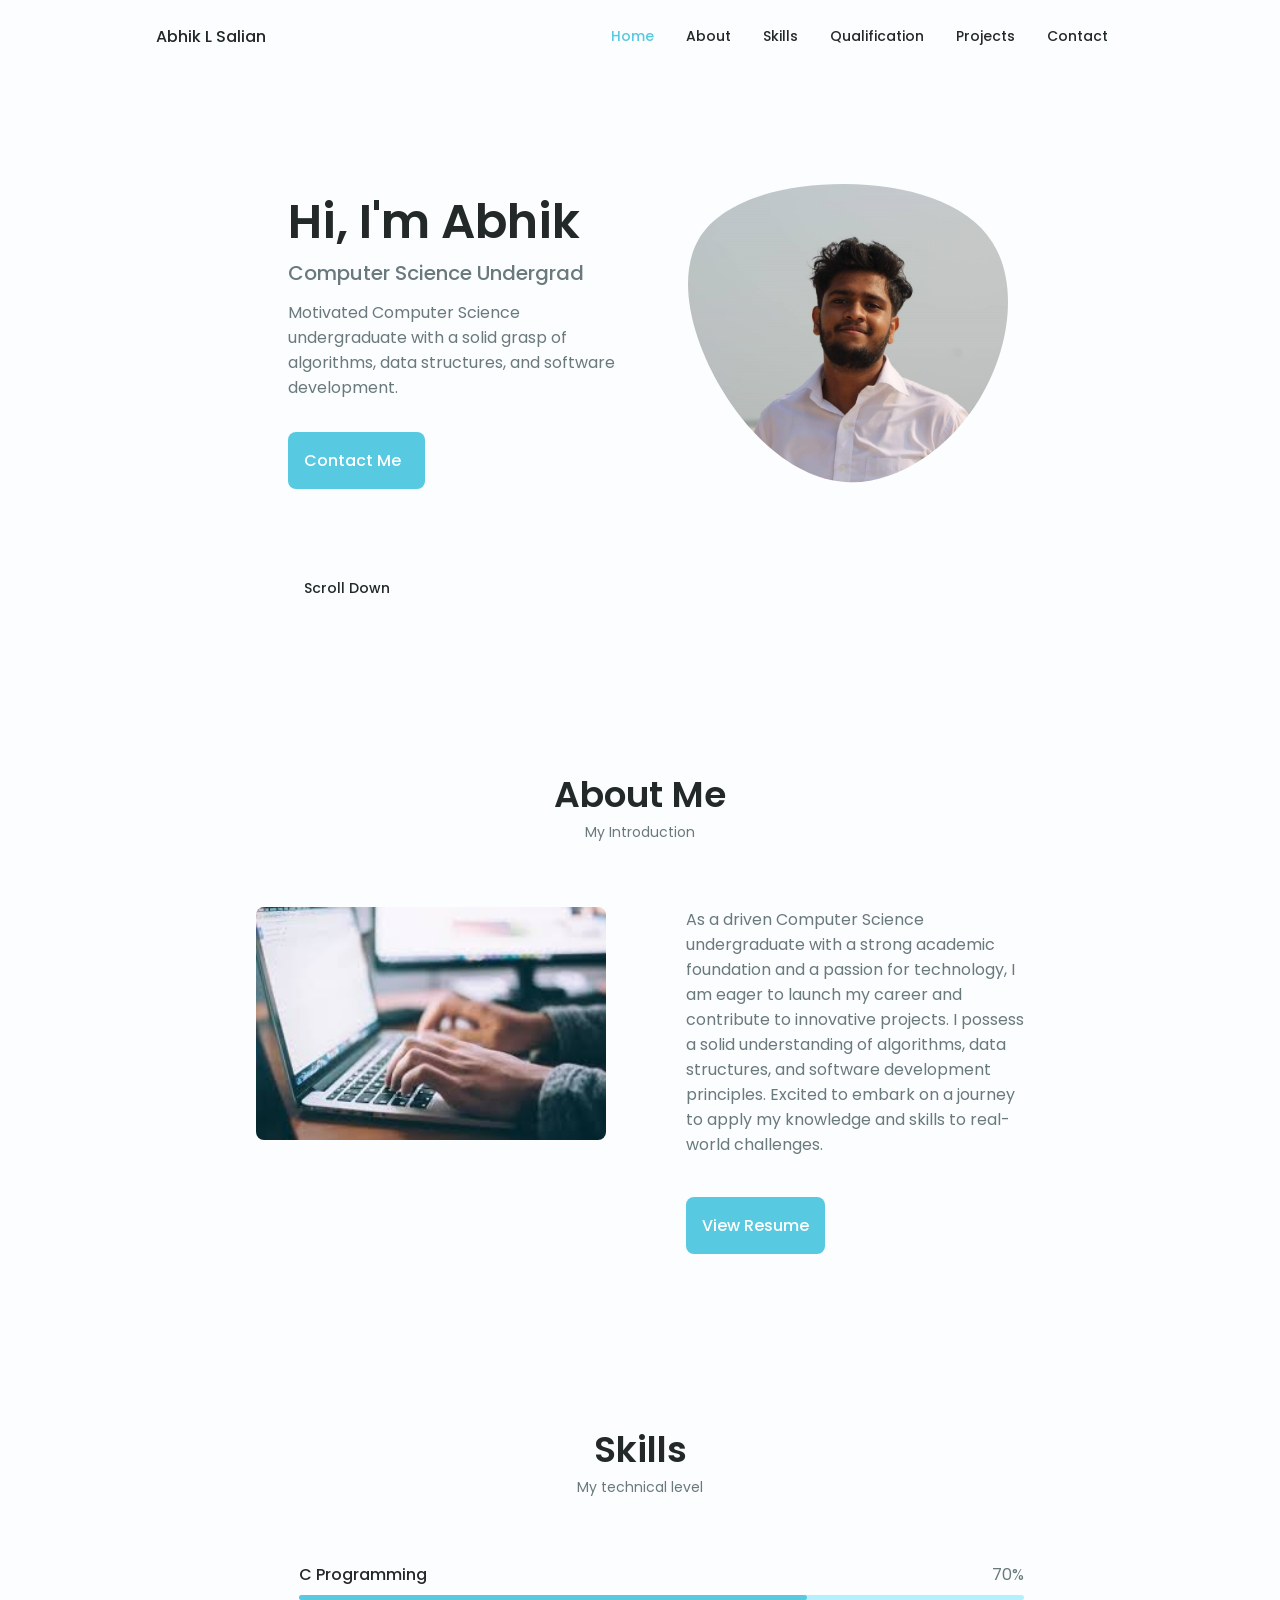
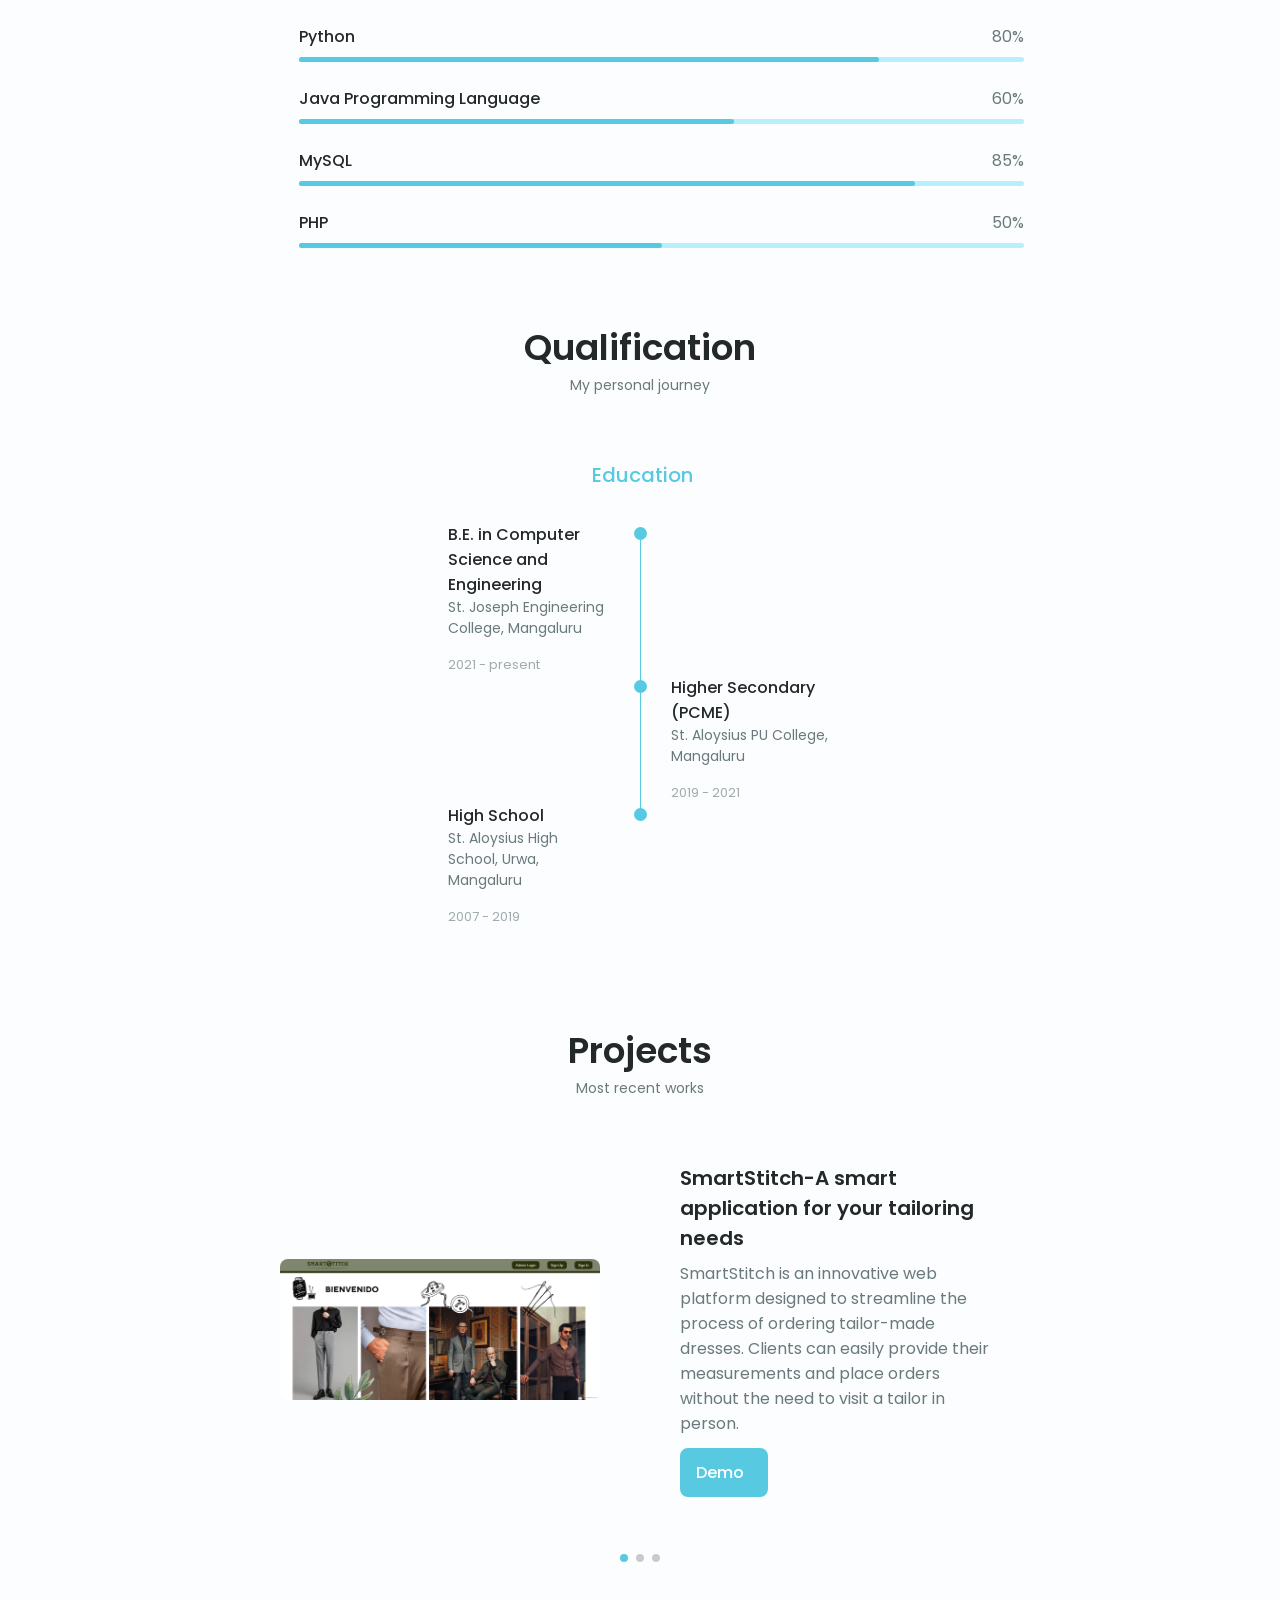
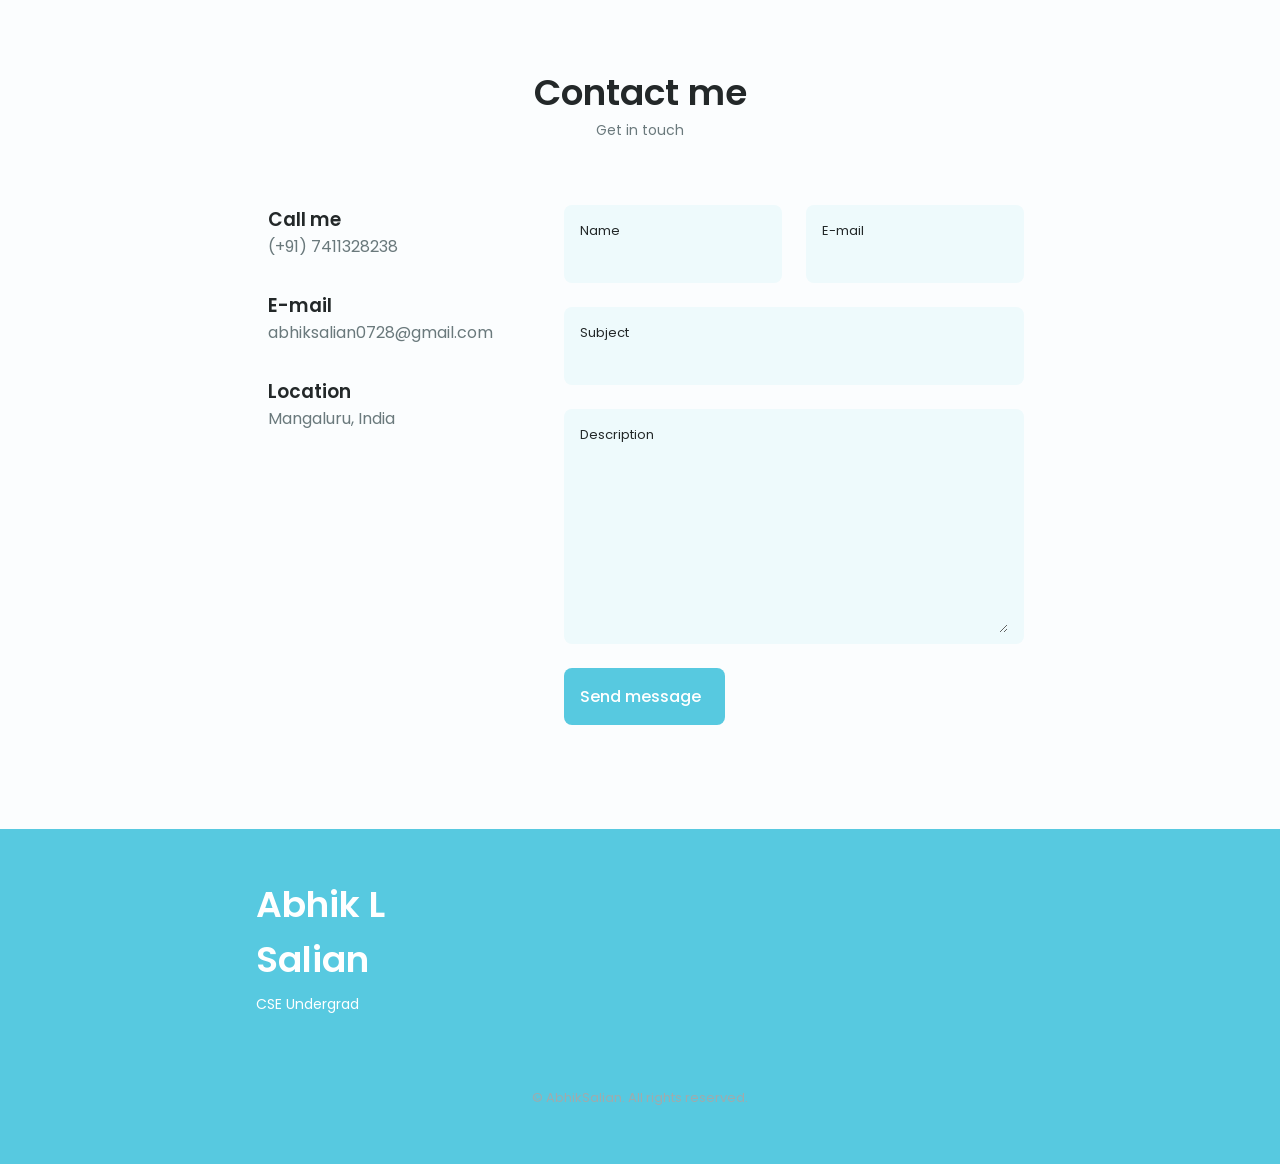
==== index.html @ 010f0279 "demo" ====
<!DOCTYPE html>
    <html lang="en">
    <head>
        <meta charset="UTF-8">
        <meta name="viewport" content="width=device-width, initial-scale=1.0">

        <!--==================== UNICONS ====================-->
        <link rel="stylesheet" href="https://unicons.iconscout.com/release/v4.0.0/css/line.css">
        
        <!--==================== SWIPER CSS ====================-->
        <link rel="stylesheet" href="./packages/css/swiper-bundle.min.css">
        
        <!--==================== CSS ====================-->
        <link rel="stylesheet" href="./packages/css/styles.css">

        <title>Abhik</title>
    </head>
    <body>
        <!--==================== HEADER ====================-->
        <header class="header" id="header">
            <nav class="nav container">
                <a href="#" class="nav__logo">Abhik L Salian</a>
                <div class="nav__menu" id="nav-menu">
                    <ul class="nav__list grid">
                        <li class="nav__item">
                            <a href="#home" class="nav__link">
                                <i class="uil uil-estate nav__icon"></i>Home
                            </a>
                        </li>
                        <li class="nav__item">
                            <a href="#about" class="nav__link">
                                <i class="uil uil-user nav__icon"></i>About
                            </a>
                        </li>
                        <li class="nav__item">
                            <a href="#skills" class="nav__link">
                                <i class="uil uil-file-alt nav__icon"></i>Skills
                            </a>
                        </li>
                          <li class="nav__item">
                            <a href="#qualification" class="nav__link">
                                <i class="uil uil-briefcase-alt nav__icon"></i>Qualification
                            </a>
                        </li>
                        <li class="nav__item">
                            <a href="#portfolio" class="nav__link">
                                <i class="uil uil-scenery nav__icon"></i>Projects                                
                            </a>
                        </li>
                        <li class="nav__item">
                            <a href="#contact" class="nav__link">
                                <i class="uil uil-message nav__icon"></i>Contact                               
                            </a>
                        </li>
                    </ul>
                    <i class="uil uil-times nav__close" id="nav-close"></i>
                </div>
                <div class="nav__btns">
                    <!-- Theme change button -->

                    <i class="uil uil-moon change-theme" id="theme-button"></i>

                    <div class="nav__toggle" id="nav-toggle">
                        <i class="uil uil-apps"></i>
                    </div>
                </div>
            </nav>
        </header>

        <!--==================== MAIN ====================-->
        <main class="main">
            <!--==================== HOME ====================-->
            <section class="home section" id="home">
                <div class="home__container container grid">
                    <div class="home__content grid">
                        <div class="home__social">
                            <a href="https://www.linkedin.com/in/prashanna-sathiyamoorthy-194704153/" target="_blank" class="home__social-icon">
                                <i class="uil uil-linkedin-alt"></i>
                            </a>
                            <a href="https://twitter.com/prashanna01" target="_blank" class="home__social-icon">
                                <i class="uil uil-twitter-alt"></i>
                            </a>
                            <a href="https://www.github.com" target="_blank" class="home__social-icon">
                                <i class="uil uil-github-alt"></i>
                            </a>
                        </div>

                        <div class="home__img">
                            <svg class="home__blob" viewBox="0 0 200 187" xmlns="http://www.w3.org/2000/svg" xmlns:xlink="http://www.w3.org/1999/xlink">
                                <mask id="mask0" mask-type="alpha">
                                    <path d="M190.312 36.4879C206.582 62.1187 201.309 102.826 182.328 134.186C163.346 165.547 
                                    130.807 187.559 100.226 186.353C69.6454 185.297 41.0228 161.023 21.7403 129.362C2.45775 
                                    97.8511 -7.48481 59.1033 6.67581 34.5279C20.9871 10.1032 59.7028 -0.149132 97.9666 
                                    0.00163737C136.23 0.303176 174.193 10.857 190.312 36.4879Z"/>
                                </mask>
                                <g mask="url(#mask0)">
                                    <path d="M190.312 36.4879C206.582 62.1187 201.309 102.826 182.328 134.186C163.346 
                                    165.547 130.807 187.559 100.226 186.353C69.6454 185.297 41.0228 161.023 21.7403 
                                    129.362C2.45775 97.8511 -7.48481 59.1033 6.67581 34.5279C20.9871 10.1032 59.7028 
                                    -0.149132 97.9666 0.00163737C136.23 0.303176 174.193 10.857 190.312 36.4879Z"/>
                                    <image class="home__blob-img" x="" xlink:href="IMG-20210409-WA0075.jpg"/>
                                </g>
                            </svg>
                        </div>

                        <div class="home__data">
                            <h1 class="home__title">Hi, I'm Abhik</h1>
                            <h3 class="home__subtitle">Computer Science Undergrad</h3>
                            <p class="home__description">Motivated Computer Science undergraduate with a solid grasp of algorithms, data structures, and software development.
                            </p>
                            <a href="#contact" class="button button--flex home__button">
                                Contact Me<i class="uil uil-message button__icon"></i>
                            </a>
                        </div>
                    </div>

                    <div class="home__scroll">
                        <a href="#about" class="home__scroll-button button--flex">
                            <i class="uil uil-mouse-alt home__scroll-mouse"></i>
                            <span class="home__scroll-name">Scroll Down</span>
                            <i class="uil uil-arrow-down home__scroll-arrow"></i>
                        </a>
                    </div>
                </div>
            </section>

            <!--==================== ABOUT ====================-->
            <section class="about section" id="about">
                <h2 class="section__title">About Me</h2>
                <span class="section__subtitle">My Introduction</span>

                <div class="about__container container grid">
                    <img src="images (1).jpg" alt="" class="about__img">
                    <div class="about__data">
                        <p class="about__description">
                            As a driven Computer Science undergraduate with a strong academic foundation and a passion for technology, I am eager to launch my career and contribute to innovative projects. I possess a solid understanding of algorithms, data structures, and software development principles. Excited to embark on a journey to apply my knowledge and skills to real-world challenges.
                        </p>
                        <!-- <div class="about__info">
                            <div>
                                <span class="about__info-title">03+</span>
                                <span class="about__info-name">Years <br> experience</span>
                            </div>
                            <div>
                                <span class="about__info-title">05+</span>
                                <span class="about__info-name">Completed <br> certifications</span>
                            </div>
                            <div>
                                <span class="about__info-title">02+</span>
                                <span class="about__info-name">companies<br>worked</span>
                            </div>
                        </div> -->

                        <div class="about__buttons">
                            <a href="Abhik_Salian_Resume.pdf" target="_blank" class="button button--flex">
                                View Resume<i class="uil uil-external-link-alt"></i>
                            </a>
                        </div>
                    </div>
                </div>
            </section>

            <!--==================== SKILLS ====================-->
            <section class="skills section" id="skills">
                <h2 class="section__title">Skills</h2>
                <span class="section__subtitle">My technical level</span>

                <div class="skills__container container grid">
                    <div>
                        <div class="skills__list grid">
                            <div class="skills__data">
                                <div class="skills__titles">
                                    <h3 class="skills__name">C Programming</h3>
                                    <span class="skills__number">70%</span>
                                </div>
                                <div class="skills__bar">
                                    <span class="skills__percentage skills__c"></span>
                                </div>
                            </div>
                            <div class="skills__data">
                                <div class="skills__titles">
                                    <h3 class="skills__name">Python</h3>
                                    <span class="skills__number">80%</span>
                                </div>
                                <div class="skills__bar">
                                    <span class="skills__percentage skills__python"></span>
                                </div>
                            </div>
                           <div class="skills__data">
                               <div class="skills__titles">
                                   <h3 class="skills__name">Java Programming Language</h3>
                                   <span class="skills__number">60%</span>
                               </div>
                               <div class="skills__bar">
                                   <span class="skills__percentage skills__java"></span>
                               </div>
                           </div>
                           <div class="skills__data">
                               <div class="skills__titles">
                                   <h3 class="skills__name">MySQL</h3>
                                   <span class="skills__number">85%</span>
                               </div>
                               <div class="skills__bar">
                                   <span class="skills__percentage skills__sql"></span>
                               </div>
                           </div>
                           <div class="skills__data">
                               <div class="skills__titles">
                                   <h3 class="skills__name">PHP</h3>
                                   <span class="skills__number">50%</span>
                               </div>
                               <div class="skills__bar">
                                   <span class="skills__percentage skills__php"></span>
                               </div>
                           </div>
                        </div>   
                    </div>
                </div>
            </section>

              <!--==================== QUALIFICATION ====================-->
        <section class="qualification__section" id="qualification">
            <h2 class="section__title">Qualification</h2>
            <span class="section__subtitle">My personal journey</span>

            <div class="qualification__container container">
                <div class="qualification__tabs">
                    <div class="qualification__button button--flex qualification__active" data-target='#education'>
                        <i class="uil uil-graduation-cap qualification__icon"></i>
                        Education
                    </div>
<!-- 
                    <div class="qualification__button button--flex" data-target="#work">
                        <i class="uil uil-briefcase-alt qualification__icon"></i>
                        Work
                    </div> -->
                </div>

                <div class="qualification__sections">
            <!--==================== QUALIFICATION CONTENT 1 ====================-->
            <div class="qualification__content qualification__active" data-content id="education">
             <!--==================== QUALIFICATION 1 ====================--> 
             <div class="qualification__data">
                 <div>
                     <h3 class="qualification__title">B.E. in Computer Science and Engineering</h3>
                     <span class="qualification__subtitle">St. Joseph Engineering College, Mangaluru</span>
                     <div class="qualification__calendar">
                        <i class="uil uil-calendar-alt"></i>
                        2021 - present
                     </div>
                 </div>

                 <div>
                     <span class="qualification__rounder"></span>
                     <span class="qualification__line"></span>
                 </div>
             </div>
             
             <!--==================== QUALIFICATION 2 ====================--> 
             <div class="qualification__data">
                <div></div>
                <div>
                   <span class="qualification__rounder"></span>
                   <span class="qualification__line"></span>
                </div>

                <div>
                    <h3 class="qualification__title">Higher Secondary (PCME)</h3>
                    <span class="qualification__subtitle">St. Aloysius PU College, Mangaluru</span>
                    <div class="qualification__calendar">
                       <i class="uil uil-calendar-alt"></i>
                       2019 - 2021
                    </div>
                </div>
            </div> 

            <!--==================== QUALIFICATION 3 ====================--> 
            <div class="qualification__data">
                <div>
                    <h3 class="qualification__title">High School</h3>
                    <span class="qualification__subtitle">St. Aloysius High School, Urwa, Mangaluru</span>
                    <div class="qualification__calendar">
                       <i class="uil uil-calendar-alt"></i>
                       2007 - 2019
                    </div>
                </div>

                <div>
                    <span class="qualification__rounder"></span>
                    <!-- <span class="qualification__line"></span> -->
                </div>
            </div> 

            <!-- ==================== QUALIFICATION 4 ====================  -->
            <!-- <div class="qualification__data">
                <div></div>
                <div>
                    <span class="qualification__rounder"></span>
                </div>

                <div>
                    <h3 class="qualification__title">Data Analyst Professional Certification</h3>
                    <span class="qualification__subtitle">Google | Coursera - Online</span>
                    <div class="qualification__calendar">
                       <i class="uil uil-calendar-alt"></i>
                       2021
                    </div>
                </div>

                
            </div>
            </div> -->
            
            <!--==================== QUALIFICATION CONTENT 2 ====================-->
            <div class="qualification__content" data-content id="work">
                <!--==================== QUALIFICATION 1 ====================--> 
                <div class="qualification__data">
                    <div>
                        <h3 class="qualification__title">Trainee Banking Assistant</h3>
                        <span class="qualification__subtitle">DFCC Head Office - Colombo</span>
                        <div class="qualification__calendar">
                           <i class="uil uil-calendar-alt"></i>
                           2017 - 2019
                        </div>
                    </div>
   
                    <div>
                        <span class="qualification__rounder"></span>
                        <span class="qualification__line"></span>
                    </div>
                </div>
                
                <!--==================== QUALIFICATION 2 ====================--> 
                <div class="qualification__data">
                   <div></div>
                   <div>
                      <span class="qualification__rounder"></span>
                      <span class="qualification__line"></span>
                   </div>
   
                   <div>
                       <h3 class="qualification__title">Banking Assistant</h3>
                       <span class="qualification__subtitle">DFCC Head Office - Colombo</span>
                       <div class="qualification__calendar">
                          <i class="uil uil-calendar-alt"></i>
                          2019 - 2020
                       </div>
                   </div>
               </div> 
   
               <!--==================== QUALIFICATION 3 ====================--> 
               <div class="qualification__data">
                   <div>
                       <h3 class="qualification__title">Data Analyst - Digital banking</h3>
                       <span class="qualification__subtitle">DFCC Head Office - Colombo</span>
                       <div class="qualification__calendar">
                          <i class="uil uil-calendar-alt"></i>
                          2020 - Present
                       </div>
                   </div>
   
                   <div>
                       <span class="qualification__rounder"></span>
                       <!-- <span class="qualification__line"></span> -->
                   </div>
               </div> 
          
               </div> 
             
               </div>
            </div>
        </section>
      
        <!--==================== SERVICES ====================-->
        <!-- <section class="services section" id="services">
            <h2 class="section__title">Services</h2>
            <span class="section__subtitle">What I offer</span>

            <div class="services__container container grid"> -->
        <!--==================== SERVICES 1 ====================-->  
        <!-- <div class="services__content">
            <div>
                <i class="uil uil-analytics skills__icon"></i>
                <h3 class="services__title">Data Analyst<br></h3>
            </div>
            <span class="button button--flex button--small button--link services__button">
                View more
                <i class="uil uil-arrow-right button__icon"></i>
            </span>

            <div class="services__modal">
                <div class="services__modal-content">
                    <h4 class="services__modal-title">Data Analyst <br></h4>
                    <i class="uil uil-times services__modal-close"></i>

                    <ul class="services__modal-services grid">
                        <li class="services__modal-service">
                            <i class="uil uil-check-circle services__modal-icon"></i>
                            <p>I analize data systems.</p>
                        </li>

                        <li class="services__modal-service">
                            <i class="uil uil-check-circle services__modal-icon"></i>
                            <p>Automating information retrieval.</p>
                        </li>

                        <li class="services__modal-service">
                            <i class="uil uil-check-circle services__modal-icon"></i>
                            <p>Systematically applying statistical and logical techniques.</p>
                        </li>

                        <li class="services__modal-service">
                            <i class="uil uil-check-circle services__modal-icon"></i>
                            <p>Visualizing graphs, charts and preparing reports and dashboards.</p>
                        </li>
                    </ul>
                </div>
            </div>
        </div>   -->
        
        <!--==================== SERVICES 2 ====================--> 
        <!-- <div class="services__content">
            <div>
                <i class="uil uil-money-bill skills__icon"></i>
                <h3 class="services__title">Banker<br> </h3>
            </div>
            <span class="button button--flex button--small button--link services__button">
                View more
                <i class="uil uil-arrow-right button__icon"></i>
            </span>

            <div class="services__modal">
                <div class="services__modal-content">
                    <h4 class="services__modal-title">Banker<br></h4>
                    <i class="uil uil-times services__modal-close"></i>

                    <ul class="services__modal-services grid">
                        <li class="services__modal-service">
                            <i class="uil uil-check-circle services__modal-icon"></i>
                            <p>Assiting both personal and commercial clients with financial questions and needs.</p>
                        </li>

                        <li class="services__modal-service">
                            <i class="uil uil-check-circle services__modal-icon"></i>
                            <p>Maintain customer acoounts and help resolve disputes.</p>
                        </li>

                        <li class="services__modal-service">
                            <i class="uil uil-check-circle services__modal-icon"></i>
                            <p>Refer customers to loan officers or other financial specialist.</p>
                        </li>

                        <li class="services__modal-service">
                            <i class="uil uil-check-circle services__modal-icon"></i>
                            <p>Systematically applying statistical and logical techniques.</p>
                        </li>
                    </ul>
                </div>
            </div>
        </div>   -->
       
        <!--==================== SERVICES 3 ====================-->
        <!-- <div class="services__content">
            <div>
                <i class="uil uil-arrow services__icon"></i>
                <h3 class="services__title">Web Developer<br></h3>
            </div>
            <span class="button button--flex button--small button--link services__button">
                View more
                <i class="uil uil-arrow-right button__icon"></i>
            </span>

            <div class="services__modal">
                <div class="services__modal-content">
                    <h4 class="services__modal-title">Web  Developer<br></h4>
                    <i class="uil uil-times services__modal-close"></i>

                    <ul class="services__modal-services grid">
                        <li class="services__modal-service">
                            <i class="uil uil-check-circle services__modal-icon"></i>
                            <p>I develop the user interface.</p>
                        </li>

                        <li class="services__modal-service">
                            <i class="uil uil-check-circle services__modal-icon"></i>
                            <p>Webpage development.</p>
                        </li>

                        <li class="services__modal-service">
                            <i class="uil uil-check-circle services__modal-icon"></i>
                            <p>I create Ux element interactions.</p>
                        </li>

                        <li class="services__modal-service">
                            <i class="uil uil-check-circle services__modal-icon"></i>
                            <p>Well trained in WordPress.</p>
                        </li>
                    </ul>
                </div>
            </div>
        </div> 
  
       
        </div>
        </section> -->
        <!--==================== PORTFOLIO ====================-->
        <section class="portfolio section" id="portfolio">

            <h2 class="section__title">Projects</h2>
            <span class="section__subtitle">Most recent works</span>

            <div class="portfolio__container container swiper-container">
                <div class="swiper-wrapper">
        <!--==================== PORTFOLIO 1 ====================-->
        
            <div class="portfolio__content grid swiper-slide">
                <img src="Screenshot 2024-05-30 021909.png" alt="" class="portfolio__img">

                <div class="portfolio_">
                    <h3 class="portfolio__title">SmartStitch-A smart application for your tailoring needs</h3>
                    <p class="portfolio__description">SmartStitch is an innovative web platform designed to streamline 
                        the process of ordering tailor-made dresses. Clients can easily provide their measurements and 
                        place orders without the need to visit a tailor in person.</p>
                    <a href="#" class="button button--flex button--small portfolio__button">
                        Demo
                        <i class="uil uil-arrow-right button__icon"></i>
                    </a>
                </div>
            </div>

            <!--==================== PORTFOLIO 2 ====================-->
        
            <div class="portfolio__content grid swiper-slide">
                <img src="./packages/images/portfolio3.PNG" alt="" class="portfolio__img">

                <div class="portfolio_">
                    <h3 class="portfolio__title">E-Commerce website</h3>
                    <p class="portfolio__description">Above Amazon clone is adaptable to all devices, with 
                        ui components and animated interactions.</p>
                    <a href="#" class="button button--flex button--small portfolio__button">
                        Demo
                        <i class="uil uil-arrow-right button__icon"></i>
                    </a>
                </div>
            </div>

            <!--==================== PORTFOLIO 3 ====================-->
        
            <div class="portfolio__content grid swiper-slide">
                <img src="./packages/images/portfolio2.png" alt="" class="portfolio__img">

                <div class="portfolio_">
                    <h3 class="portfolio__title">Brand Design</h3>
                    <p class="portfolio__description">Tesla Clone is adaptable to all devices, with 
                        ui components and animated interactions.</p>
                    <a href="#" class="button button--flex button--small portfolio__button">
                        Demo
                        <i class="uil uil-arrow-right button__icon"></i>
                    </a>
                </div>
            </div>
                </div>

            <!-- add arrows-->
            <div class="swiper-button-next">
                <i class="uil uil-angle-right-b swiper-portfolio-icon"></i>
            </div>

            <div class="swiper-button-prev">
                <i class="uil uil-angle-left-b swiper-portfolio-icon"></i>
            </div>

            <!-- Add Pagination -->
            <div class="swiper-pagination"></div>
            
        
        </div>

        </section>

        <!--==================== PROJECT IN MIND ====================-->
        <!-- <section class="project section">

            <div class="project__bg">
                <div class="project__container container grid">
                    <div class="project__data">
                        <h2 class="project__title">You have a new project?</h2>
                        <p class="project__description">Contact me now and get discounts on your Web development projects.</p>
                        <a href="#contact" class="button button--flex button--white">Contact me
                            <i class="uil uil-message project__icon button__icon"></i>
                        </a>
                       
                    </div> -->
                    <!-- <img src="assets/img/project.png" alt="" class="project__img"> -->
                <!-- </div>
            </div> -->

        <!-- </section> -->

        <!--==================== TESTIMONIAL ====================-->
        <!-- <section class="testimonial section">

            <h2 class="section__title">Testimonials</h2>
            <span class="section__subtitle">My client saying</span>

            <div class="testimonial__container container swiper-container">
                <div class="swiper-wrapper"> -->
                <!--==================== TESTIMONIAL 1 ====================-->
                    <!-- <div class="testimonial__content swiper-slide">
                        <div class="testimonial__data">
                            <div class="testimonial__header">
                                <img src="./packages/images/arun.PNG" alt="" class="testimonial__img">
                                
                                <div>
                                    <h3 class="testimonial__name">Arun Prashanth</h3>
                                    <span class="testimonial__client">Client</span>
                                </div>
                            </div>
                            <div>
                                <i class="uil uil-star testimonial__icon-star"></i>
                                <i class="uil uil-star testimonial__icon-star"></i>
                                <i class="uil uil-star testimonial__icon-star"></i>
                                <i class="uil uil-star testimonial__icon-star"></i>
                                <i class="uil uil-star testimonial__icon-star"></i>
                            </div>
                        </div>

                        <p class="testimonial__description">I get a good impression, I carry out my project with all the 
                            possible quality and attention and support 24 hours a day.
                        </p>
                    </div> -->
                    <!--==================== TESTIMONIAL 2 ====================-->
                    <!-- <div class="testimonial__content swiper-slide">
                        <div class="testimonial__data">
                            <div class="testimonial__header">
                                <img src="./packages/images/yuga.PNG" alt="" class="testimonial__img">
                                
                                <div>
                                    <h3 class="testimonial__name">Yugadarshan</h3>
                                    <span class="testimonial__client">Client</span>
                                </div>
                            </div>
                            <div>
                                <i class="uil uil-star testimonial__icon-star"></i>
                                <i class="uil uil-star testimonial__icon-star"></i>
                                <i class="uil uil-star testimonial__icon-star"></i>
                                <i class="uil uil-star testimonial__icon-star"></i>
                                <i class="uil uil-star testimonial__icon-star"></i>
                            </div>
                        </div>

                        <p class="testimonial__description">I get a good impression, I carry out my project with all the 
                            possible quality and attention and support 24 hours a day.
                        </p>
                    </div> -->
                    <!--==================== TESTIMONIAL 3 ====================-->
                    <!-- <div class="testimonial__content swiper-slide">
                        <div class="testimonial__data">
                            <div class="testimonial__header">
                                <img src="./packages/images/shenan.PNG" alt="" class="testimonial__img">
                                
                                <div>
                                    <h3 class="testimonial__name">Shenan Sachinthan</h3>
                                    <span class="testimonial__client">Client</span>
                                </div>
                            </div>
                            <div>
                                <i class="uil uil-star testimonial__icon-star"></i>
                                <i class="uil uil-star testimonial__icon-star"></i>
                                <i class="uil uil-star testimonial__icon-star"></i>
                                <i class="uil uil-star testimonial__icon-star"></i>
                                <i class="uil uil-star testimonial__icon-star"></i>
                            </div>
                        </div>

                        <p class="testimonial__description">I get a good impression, I carry out my project with all the 
                            possible quality and attention and support 24 hours a day.</p>
                    </div>      
                </div> -->

                <!--Add pagination-->
                <!-- <div class="swiper-pagination swiper-pagination-testimonial"></div> -->
            <!-- </div> -->
            <!-- </section> -->

        <!--==================== CONTACT ME ====================-->
        <section class="contact section" id="contact">
            <h2 class="section__title">Contact me</h2>
            <span class="section__subtitle">Get in touch</span>

            <div class="contact__container container grid">
                <div>
                    <div class="contact__information">
                        <i class="uil uil-phone-alt contact__icon"></i>

                        <div>
                            <h3 class="contact__title">Call me</h3>
                            <span class="contatc__subtitle">(+91) 7411328238</span>
                        </div>
                    </div>

                    <div class="contact__information">
                        <i class="uil uil-envelope contact__icon"></i>

                        <div>
                            <h3 class="contact__title">E-mail</h3>
                            <span class="contatc__subtitle">abhiksalian0728@gmail.com</span>
                        </div>
                    </div>

                    <div class="contact__information">
                        <i class="uil uil-map-marker contact__icon"></i>

                        <div>
                            <h3 class="contact__title">Location</h3>
                            <span class="contatc__subtitle">Mangaluru, India</span>
                        </div>
                    </div>
                </div>

                <form action="" class="contact__form grid">
                    <div class="contact__inputs grid">
                        <div class="contact__content">
                            <label for="" class="contact__label">Name</label>
                            <input type="text" class="contact__input">
                        </div>

                        <div class="contact__content">
                            <label for="" class="contact__label">E-mail</label>
                            <input type="email" class="contact__input">
                        </div>
                    </div>

                    <div class="contact__content">
                        <label for="" class="contact__label">Subject</label>
                        <input type="text" class="contact__input">
                    </div>

                    <div class="contact__content">
                        <label for="" class="contact__label">Description</label>
                        <textarea name="" id="" cols="0" rows="7" class="contact__input"></textarea>
                    </div>

                    <div>
                        <a href="#" class="button button--flex">
                            Send message
                            <i class="uil uil-message button__icon"></i>
                        </a>
                    </div>
                </form>
            </div>

        </section>
    </main>

    <!--==================== FOOTER ====================-->
    <footer class="footer">

        <div class="footer__bg">
            <div class="footer__container container grid">
                <div>
                    <h1 class="footer__title">Abhik L Salian</h1>
                    <span class="footer__subtitle">CSE Undergrad</span>
                </div>

                <!-- <ul class="footer__links">
                    <li>
                        <a href="#services" class="footer__link">Services</a>
                    </li>
                    <li>
                        <a href="#portfolio" class="footer__link">Portfolio</a>
                    </li>
                    <li>
                        <a href="#contact" class="footer__link">Contact</a>
                    </li>
                </ul> -->

                <div class="footer__socials">
                    <a href="https://www.facebook.com/prashanna.drashan" target="_blank" class="footer__social">
                        <i class="uil uil-facebook"></i>
                    </a>
                    <a href="https://www.instagram.com/prashanna01/" target="_blank" class="footer__social">
                        <i class="uil uil-instagram"></i>
                    </a>
                    <a href="https://twitter.com/prashanna01" target="_blank" class="footer__social">
                        <i class="uil uil-twitter-alt"></i>
                    </a>
                </div>
            </div>
            <p class="footer__copy">&#169; AbhikSalian. All rights reserved.</p>
        </div>
    </footer>

    <!--==================== SCROLL TOP ====================-->
    <a href="#" class="scrollup" id="scroll-up">
        <i class="uil uil-arrow-up scrollup__icon"></i>
    </a>
    

    <!--==================== SWIPER JS ====================-->
    <script src="./packages/js/swiper-bundle.min.js"></script>

    <!--==================== MAIN JS ====================-->
    <script src="./packages/js/main.js"></script>
</body>

</html>
---- packages/css/styles.css ----
/* ==================== GOOGLE FONTS ====================*/
@import url("https://fonts.googleapis.com/css2?family=Poppins:wght@400;500;600&display=swap");

/*==================== VARIABLES CSS ====================*/
:root {
  --header-height: 3rem;

  /*========== Colors ==========*/
  /* Change favorite color */
  --hue-color: 190; /*Purple 250 - Green 142 - Blue 230 - Pink 340*/

  /* HSL color mode */
  --first-color: hsl(var(--hue-color), 69%, 61%);
  --first-color-second: hsl(var(--hue-color), 69%, 61%);
  --first-color-alt: hsl(var(--hue-color), 57%, 53%);
  --first-color-lighter: hsl(var(--hue-color), 92%, 85%);
  --title-color: hsl(var(--hue-color), 8%, 15%);
  --text-color: hsl(var(--hue-color), 8%, 45%);
  --text-color-light: hsl(var(--hue-color), 8%, 65%);
  --input-color: hsl(var(--hue-color), 70%, 96%);
  --body-color: hsl(var(--hue-color), 60%, 99%);
  --container-color: #fff;
  --scroll-bar-color: hsl(var(--hue-color), 12%, 90%);
  --scroll-thumb-color: hsl(var(--hue-color), 12%, 80%);

  /*========== Font and typography ==========*/
  --body-font: "Poppins", sans-serif;

  /* .5rem = 8px, 1rem = 16px, 1.5rem = 24px ... */
  --big-font-size: 2rem;
  --h1-font-size: 1.5rem;
  --h2-font-size: 1.25rem;
  --h3-font-size: 1.125rem;
  --normal-font-size: 0.938rem;
  --small-font-size: 0.813rem;
  --smaller-font-size: 0.75rem;

  /*========== Font weight ==========*/
  --font-medium: 500;
  --font-semi-bold: 600;

  /*========== Margenes Bottom ==========*/
  /* .25rem = 4px, .5rem = 8px, .75rem = 12px ... */
  --mb-0-25: 0.25rem;
  --mb-0-5: 0.5rem;
  --mb-0-75: 0.75rem;
  --mb-1: 1rem;
  --mb-1-5: 1.5rem;
  --mb-2: 2rem;
  --mb-2-5: 2.5rem;
  --mb-3: 3rem;

  /*========== z index ==========*/
  --z-tooltip: 10;
  --z-fixed: 100;
  --z-modal: 1000;
}

/* Font size for large devices */
@media screen and (min-width: 968px) {
  :root {
    --big-font-size: 3rem;
    --h1-font-size: 2.25rem;
    --h2-font-size: 1.5rem;
    --h3-font-size: 1.25rem;
    --normal-font-size: 1rem;
    --small-font-size: 0.875rem;
    --smaller-font-size: 0.813rem;
  }
}

/*========== Variables Dark theme ==========*/
body.dark-theme {
  /* HSL color mode */
  --first-color-second: hsl(var(--hue-color), 30%, 8%);
  --title-color: hsl(var(--hue-color), 8%, 95%);
  --text-color: hsl(var(--hue-color), 8%, 45%);
  --text-color-light: hsl(var(--hue-color), 8%, 75%);
  --input-color: hsl(var(--hue-color), 29%, 16%);
  --body-color: hsl(var(--hue-color), 28%, 12%);
  --container-color: hsl(var(--hue-color), 29%, 16%);
  --scroll-bar-color: hsl(var(--hue-color), 12%, 48%);
  --scroll-thumb-color: hsl(var(--hue-color), 12%, 36%);
}

/*========== Button Dark/Light ==========*/
.nav__btns {
  display: flex;
  align-items: center;
}

.change-theme {
  font-size: 1.25rem;
  color: var(--title-color);
  margin-right: var(--mb-1);
  cursor: pointer;
}

.change-theme:hover {
  color: var(--first-color);
}

/*==================== BASE ====================*/

* {
  box-sizing: border-box;
  padding: 0;
  margin: 0;
}

html {
  scroll-behavior: smooth;
}

body {
  margin: 0 0 var(--header-height) 0;
  font-family: var(--body-font);
  font-size: var(--normal-font-size);
  background-color: var(--body-color);
  color: var(--text-color);
}

h1,
h2,
h3,
h4 {
  color: var(--title-color);
  font-weight: var(--font-semi-bold);
}

ul {
  list-style: none;
}

a {
  text-decoration: none;
}

img {
  width: 100%;
  height: auto;
}

/*==================== REUSABLE CSS CLASSES ====================*/
.section {
  padding: 2rem 0 4rem;
  margin-bottom: 40px;
}

.section__title {
  font-size: var(--h1-font-size);
}

.section__subtitle {
  display: block;
  font-size: var(--small-font-size);
  margin-bottom: var(--mb-2);
}

.section__title,
.section__subtitle {
  text-align: center;
}

/*==================== LAYOUT ====================*/

.container {
  max-width: 768px;
  margin-left: var(--mb-1-5);
  margin-right: var(--mb-1-5);
}

.grid {
  display: grid;
  gap: 1.5rem;
}

.header {
  width: 100%;
  position: fixed;
  bottom: 0;
  left: 0;
  z-index: var(--z-fixed);
  background-color: var(--body-color);
}

/*==================== NAV ====================*/
.nav {
  max-width: 968px;
  height: var(--header-height);
  display: flex;
  justify-content: space-between;
  align-items: center;
}

.nav__logo,
.nav__toggle {
  color: var(--title-color);
  font-weight: var(--font-medium);
}

.nav__logo:hover {
  color: var(--first-color);
}

.nav__toggle {
  font-size: 1.1rem;
  cursor: pointer;
}

.nav__toggle:hover {
  color: var(--first-color);
}

@media screen and (max-width: 767px) {
  .nav__menu {
    position: fixed;
    bottom: -100%;
    left: 0;
    width: 100%;
    background-color: var(--body-color);
    padding: 2rem 1.5rem 4rem;
    box-shadow: 0 -1px 4px rgba(0, 0, 0, 0.15);
    border-radius: 1.5rem 1.5rem 0 0;
    transition: 0.3s;
  }
}

.nav__list {
  grid-template-columns: repeat(3, 1fr);
  gap: 2rem;
}
.nav__link {
  display: flex;
  flex-direction: column;
  align-items: center;
  font-size: var(--small-font-size);
  color: var(--title-color);
  font-weight: var(--font-medium);
}

.nav__link:hover {
  color: var(--first-color);
}

.nav__icon {
  font-size: 1.2rem;
}

.nav__close {
  position: absolute;
  right: 1.3rem;
  bottom: 0.5rem;
  font-size: 1.5rem;
  cursor: pointer;
  color: var(--first-color);
}

.nav__close:hover {
  color: var(--first-color-alt);
}

/* show menu */
.show-menu {
  bottom: 0;
}

/* Active link */
.active-link {
  color: var(--first-color);
}

/* Change background header */
.scroll-header {
  box-shadow: 0 -1px 4px rgba(0, 0, 0, 0.15);
}

/*==================== HOME ====================*/

.home__container {
  gap: 1rem;
}

.home__content {
  grid-template-columns: 0.5fr 3fr;
  padding-top: 3.5rem;
  align-items: center;
}

.home__social {
  display: grid;
  grid-template-columns: max-content;
  row-gap: 1rem;
}

.home__social-icon {
  font-size: 1.25rem;
  color: var(--first-color);
}

.home__social-icon:hover {
  color: var(--first-color-alt);
}

.home__blob {
  width: 200px;
  fill: var(--first-color);
}

.home__blob-img {
  width: 220px;
}

.home__data {
  grid-column: 1/3;
}

.home__title {
  font-size: var(--big-font-size);
}

.home__subtitle {
  font-size: var(--h3-font-size);
  color: var(--text-color);
  font-weight: var(--font-medium);
  margin-bottom: var(--mb-0-75);
}

.home__description {
  margin-bottom: var(--mb-2);
}

.home__scroll {
  display: none;
}

.home__scroll-button {
  color: var(--first-color);
  transition: 0.3s;
}

.home__scroll-button:hover {
  transform: translateY(0.25rem);
}

.home__scroll-mouse {
  font-size: 2rem;
}

.home__scroll-name {
  font-size: var(--small-font-size);
  color: var(--title-color);
  font-weight: var(--font-medium);
  margin-right: var(--mb-0-25);
}

.home__scroll-arrow {
  font-size: 1.25rem;
}
/*==================== BUTTONS ====================*/

.button {
  display: inline-block;
  background-color: var(--first-color);
  color: #ffff;
  padding: 1rem;
  border-radius: 0.5rem;
  font-weight: var(--font-medium);
}

.button:hover {
  background-color: var(--first-color-alt);
}

.button__icon {
  font-size: 1.2rem;
  margin-left: var(--mb-0-5);
  transition: 0.3s;
}

.button--white {
  background-color: #fff;
  color: var(--first-color);
}

.button--white:hover {
  background-color: #fff;
}

.button--flex {
  display: inline-flex;
  align-items: center;
  transition: 0.3s;
}

.button--small {
  padding: 0.75rem 1rem;
}

.button--link {
  padding: 0;
  background-color: transparent;
  color: var(--first-color);
}

.button--link:hover {
  background-color: transparent;
  color: var(--first-color-alt);
}

/*==================== ABOUT ====================*/
.about__img {
  width: 200px;
  border-radius: 0.5rem;
  justify-self: center;
  align-items: center;
}

.about__description {
  text-align: center;
  margin-bottom: var(--mb-2-5);
}

.about__info {
  display: flex;
  justify-content: space-evenly;
  margin-bottom: var(--mb-2-5);
}

.about__info-title {
  font-size: var(--h2-font-size);
  font-weight: var(--font-semi-bold);
  color: var(--title-color);
}

.about__info-name {
  font-size: var(--smaller-font-size);
}

.about__info-title,
.about__info-name {
  display: block;
  text-align: center;
}

.about__buttons {
  display: flex;
  justify-content: center;
}

/*==================== SKILLS ====================*/

.skills__container {
  row-gap: 0;
}

.skills__header {
  display: flex;
  align-items: center;
  margin-bottom: var(--mb-2-5);
  cursor: pointer;
}

.skills__icon,
.skills__arrow {
  font-size: 2rem;
  color: var(--first-color);
}

.skills__icon {
  margin-right: var(--mb-0-75);
}

.skills__title {
  font-size: var(--h3-font-size);
}

.skills__subtitle {
  font-size: var(--small-font-size);
  color: var(--text-color-light);
}

.skills__arrow {
  margin-left: auto;
  transition: 0.4s;
}

.skills__list {
  row-gap: 1.5rem;
  padding-left: 2.7rem;
}

.skills__titles {
  display: flex;
  justify-content: space-between;
  margin-bottom: var(--mb-0-5);
}

.skills__name {
  font-size: var(--normal-font-size);
  font-weight: var(--font-medium);
}

.skills__bar,
.skills__percentage {
  height: 5px;
  border-radius: 0.25rem;
}

.skills__bar {
  background-color: var(--first-color-lighter);
}

.skills__percentage {
  display: block;
  background-color: var(--first-color);
}

.skills__html {
  width: 90%;
}

.skills__css {
  width: 80%;
}

.skills__js {
  width: 60%;
}

.skills__c {
  width: 70%;
}

.skills__python {
  width: 80%;
}

.skills__java {
  width: 60%;
}

.skills__sql {
  width: 85%;
}

.skills__php {
  width: 50%;
}

.skills__bank {
  width: 80%;
}

.skills__google {
  width: 70%;
}

.skills__counter {
  width: 80%;
}

.skills__office {
  width: 90%;
}

.skills__close .skills__list {
  height: 0;
  overflow: hidden;
}

.skills__open .skills__list {
  height: max-content;
  margin-bottom: var(--mb-2-5);
}

.skills__open .skills__arrow {
  transform: rotate(-180deg);
}

/*==================== QUALIFICATION ====================*/
.qualification__tabs {
  display: flex;
  justify-content: space-evenly;
  margin-bottom: var(--mb-2);
}

.qualification__button {
  font-size: var(--h3-font-size);
  font-weight: var(--font-medium);
  cursor: pointer;
}

.qualification__button:hover {
  color: var(--first-color);
}

.qualification__icon {
  font-size: 1.8rem;
  margin-right: var(--mb-0-25);
}

.qualification__data {
  display: grid;
  grid-template-columns: 1fr max-content 1fr;
  column-gap: 1.5rem;
}

.qualification__title {
  font-size: var(--normal-font-size);
  font-weight: var(--font-medium);
}

.qualification__subtitle {
  display: inline-block;
  font-size: var(--small-font-size);
  margin-bottom: var(--mb-1);
}

.qualification__calendar {
  font-size: var(--smaller-font-size);
  color: var(--text-color-light);
  /* margin-bottom: var(--mb-1) */
}

.qualification__rounder {
  display: inline-block;
  width: 13px;
  height: 13px;
  background-color: var(--first-color);
  border-radius: 50%;
}

.qualification__line {
  display: block;
  width: 1px;
  height: 100%;
  background-color: var(--first-color);
  transform: translate(6px, -7px);
}

.qualification__content[data-content] {
  display: none;
}

.qualification__active[data-content] {
  display: block;
}

.qualification__button.qualification__active {
  color: var(--first-color);
}

/*==================== SERVICES ====================*/
.services__container {
  gap: 1.5rem;
  grid-template-columns: repeat(2, 1fr);
}

.services__content {
  position: relative;
  background-color: var(--container-color);
  padding: 3.5rem 0.5rem 1.25rem 1.5rem;
  border-radius: 0.25rem;
  box-shadow: 0 2px 4px rgba(0, 0, 0, 0.15);
  transition: 0.3s;
}

.services__content:hover {
  box-shadow: 0 4px 8px rgba(0, 0, 0, 0.3);
}

.services__icon {
  display: block;
  font-size: 1.5rem;
  color: var(--first-color);
  margin-bottom: var(--mb-1);
}

.services__title {
  font-size: var(--h3-font-size);
  margin-bottom: var(--mb-1);
  font-weight: var(--font-medium);
}

.services__button {
  cursor: pointer;
  font-size: var(--small-font-size);
}

.services__button:hover .button__icon {
  transform: translateX(0.25rem);
}

.services__modal {
  position: fixed;
  top: 0;
  left: 0;
  right: 0;
  bottom: 0;
  background-color: rgba(0, 0, 0, 0.5);
  display: flex;
  align-items: center;
  justify-content: center;
  padding: 0 1rem;
  z-index: var(--z-modal);
  opacity: 0;
  visibility: hidden;
  transition: 0.3s;
}

.services__modal-content {
  position: relative;
  background-color: var(--container-color);
  padding: 1.5rem;
  border-radius: 0.5rem;
}

.services__modal-services {
  row-gap: 1rem;
}

.services__modal-service {
  display: flex;
}

.services__modal-title {
  font-size: var(--h3-font-size);
  font-weight: var(--font-medium);
  margin-bottom: var(--mb-1-5);
}

.services__modal-close {
  position: absolute;
  top: 1rem;
  right: 1rem;
  font-size: 1.5rem;
  color: var(--first-color);
  cursor: pointer;
}

.services__modal-icon {
  color: var(--first-color);
  margin-right: var(--mb-0-25);
}

/* Active Modal */
.active-modal {
  opacity: 1;
  visibility: visible;
}

/*==================== PORTFOLIO ====================*/
.portfolio__container {
  overflow: initial;
}

.portfolio__content {
  padding: 0 1.5rem;
}

.portfolio__img {
  width: 265px;
  border-radius: 0.5rem;
  justify-self: center;
}

.portfolio__title {
  font-size: var(--h3-font-size);
  margin-bottom: var(--mb-0-5);
}

.portfolio__description {
  margin-bottom: var(--mb-0-75);
}

.portfolio__button:hover .button__icon {
  transform: translateX(0.25rem);
}

.swiper-button-prev::after,
.swiper-button-next::after {
  content: "";
}

.swiper-portfolio-icon {
  font-size: 2rem;
  color: var(--first-color);
}

.swiper-button-prev {
  left: -0.5rem;
}

.swiper-button-next {
  right: -0.5rem;
}

.swiper-container-horizontal > .swiper-pagination-bullets {
  bottom: -2.5rem;
}

.swiper-pagination-bullet-active {
  background-color: var(--first-color);
}

.swiper-button-prev,
.swiper-button-next,
.swiper-pagination-bullet {
  outline: none;
}
/*==================== PROJECT IN MIND ====================*/
.project {
  text-align: center;
}

.project__bg {
  background-color: var(--first-color-second);
  padding-top: 3rem;
}

.project__title {
  font-size: var(--h2-font-size);
  margin-bottom: var(--mb-0-75);
}

.project__description {
  margin-bottom: var(--mb-1-5);
}

.project__title,
.project__description {
  color: #fff;
}

.project__img {
  width: 232px;
  justify-self: center;
}

/*==================== TESTIMONIAL ====================*/
.testimonial__data,
.testimonial__header {
  display: flex;
}

.testimonial__data {
  justify-content: space-between;
  margin-bottom: var(--mb-1);
}

.testimonial__img {
  width: 60px;
  height: 60px;
  border-radius: 50%;
  margin-right: var(--mb-0-75);
}

.testimonial__name {
  font-size: var(--h3-font-size);
  font-weight: var(--font-medium);
}

.testimonial__client {
  font-size: var(--small-font-size);
  color: var(--text-color-light);
}

.testimonial__description {
  margin-bottom: var(--mb-2-5);
}

.testimonial__icon-star {
  color: var(--first-color);
}

.swiper-container .swiper-pagination-testimonial {
  bottom: 0;
}

/*==================== CONTACT ME ====================*/
.contact__container {
  row-gap: 3rem;
}

.contact__information {
  display: flex;
  margin-bottom: var(--mb-2);
}

.contact__icon {
  font-size: 1.5rem;
  color: var(--first-color);
  margin-right: var(--mb-0-75);
}

.content__title {
  font-size: var(--h3-font-size);
  font-weight: var(--font-medium);
}

.contact__subtitle {
  font-size: var(--small-font-size);
  color: var(--text-color-light);
}

.contact__content {
  background-color: var(--input-color);
  border-radius: 0.5rem;
  padding: 0.75rem 1rem 0.25rem;
}

.contact__label {
  font-size: var(--smaller-font-size);
  color: var(--title-color);
}

.contact__input {
  width: 100%;
  background-color: var(--input-color);
  color: var(--text-color);
  font-family: var(--body-font);
  font-size: var(--normal-font-size);
  border: none;
  outline: none;
  padding: 0.25rem 0.5rem 0.5rem 0;
}

/*==================== FOOTER ====================*/
.footer {
  padding-top: 2rem;
}

.footer__container {
  row-gap: 3.5rem;
}

.footer__bg {
  background-color: var(--first-color-second);
  padding: 2rem 0 3rem;
}

.footer__title {
  font-size: var(--h1-font-size);
  margin-bottom: var(--mb-0-25);
}

.footer__subtitle {
  font-size: var(--small-font-size);
}

.footer__links {
  display: flex;
  flex-direction: column;
  row-gap: 1.5rem;
}

.footer__link:hover {
  color: var(--first-color-lighter);
}

.footer__social {
  font-size: 1.25rem;
  margin-right: var(--mb-1-5);
}

.footer__social:hover {
  color: var(--first-color-lighter);
}

.footer__copy {
  font-size: var(--smaller-font-size);
  text-align: center;
  color: var(--text-color-light);
  margin-top: var(--mb-3);
}

.footer__title,
.footer__subtitle,
.footer__link,
.footer__social {
  color: #fff;
}

/*========== SCROLL UP ==========*/
.scrollup {
  position: fixed;
  right: 1rem;
  bottom: -20%;
  background-color: var(--first-color);
  opacity: 0.8;
  padding: 0 0.3rem;
  border-radius: 0.4rem;
  z-index: var(--z-tooltip);
  transition: 0.4s;
}

.scrollup:hover {
  background-color: var(--first-color-alt);
}

.scrollup__icon {
  font-size: 1.5rem;
  color: #fff;
}

/* Show scroll */
.show-scroll {
  bottom: 5rem;
}

/*========== SCROLL BAR ==========*/
::-webkit-scrollbar {
  width: 0.6rem;
  background-color: var(--scroll-bar-color);
  border-radius: 0.5rem;
}

::-webkit-scrollbar-thumb {
  background-color: var(--scroll-thumb-color);
  border-radius: 0.5rem;
}

::-webkit-scrollbar-thumb:hover {
  background-color: var(--text-color-light);
}

/*==================== MEDIA QUERIES ====================*/
/* For small devices */
@media screen and (max-width: 380px) {
  .container {
    margin-left: var(--mb-1);
    margin-right: var(--mb-1);
  }

  .nav__menu {
    padding: 2rem 0.25rem 4rem;
  }

  .nav__list {
    column-gap: 0;
  }

  .home__content {
    grid-template-columns: 0.35fr 3fr;
  }

  .home__blob {
    width: 250px;
  }

  .home__social-icon {
    width: 30px;
  }

  .home__subtitle {
    font-size: 24px;
  }

  .home__description {
    font-size: 18px;
  }

  .home__button {
    font-size: 20px;
  }

  .skills__title {
    font-size: var(--normal-font-size);
  }
  .qualification__data {
    gap: 0.5rem;
  }

  .services__container {
    grid-template-columns: max-content;
    justify-content: center;
  }

  .services__content {
    padding-right: 3.5rem;
  }
  .services__modal {
    padding: 0 0.5rem;
  }

  .project__img {
    width: 200px;
  }

  .testimonial__header,
  .testimonial__data {
    flex-direction: column;
    align-items: center;
  }

  .testimonial__img {
    margin-right: 0;
    margin-bottom: var(--mb-0-25);
  }

  .testimonial__data,
  .testimonial__description {
    text-align: center;
  }
}

/* For medium devices */
@media screen and (min-width: 568px) {
  .home__content {
    grid-template-columns: max-content 1fr 1fr;
  }

  .home__data {
    grid-column: initial;
  }
  .home__img {
    order: 1;
    justify-self: center;
  }

  .about__container,
  .skills_container,
  .portfolio__content,
  .project__container,
  .contact__container,
  .footer__container {
    grid-template-columns: repeat(2, 1fr);
  }

  .qualification__sections {
    display: grid;
    grid-template-columns: 0.6fr;
    justify-content: center;
  }

  @media screen and (min-width: 768px) {
    .container {
      margin-left: auto;
      margin-right: auto;
    }

    .body {
      margin: 0;
    }
    .section {
      padding: 6rem 0 2rem;
    }
    .section__subtitle {
      margin-bottom: 4rem;
    }
    .header {
      top: 0;
      bottom: initial;
    }

    .header,
    .main,
    .footer__container {
      padding: 0 1rem;
    }

    .nav {
      height: calc(var(--header-height) + 1.5rem);
      column-gap: 1rem;
    }
    .nav__icon,
    .nav__close,
    .nav__toggle {
      display: none;
    }

    .nav__list {
      display: flex;
      column-gap: 2rem;
    }

    .nav__menu {
      margin-left: auto;
    }
    .change-theme {
      margin: 0;
    }

    .home__container {
      row-gap: 5rem;
    }

    .home__content {
      padding-top: 5.5rem;
      column-gap: 2rem;
    }
    .home__blob {
      width: 270px;
    }
    .home__scroll {
      display: block;
    }
    .home__scroll-button {
      margin-left: 3rem;
    }
    .about__container {
      column-gap: 5rem;
    }
    .about__img {
      width: 350px;
    }
    .about__description {
      text-align: initial;
    }
    .about__info {
      justify-content: space-between;
    }
    .about__buttons {
      justify-content: initial;
    }
    .qualification__tabs {
      justify-content: center;
    }
    .qualification__button {
      margin: 0 var(--mb-1);
    }

    .qualification__sections {
      grid-template-columns: 0.5fr;
    }
    .services__container {
      grid-template-columns: repeat(3, 218px);
      justify-content: center;
    }
    .services__icon {
      font-size: 2rem;
    }
    .services__content {
      padding: 6rem 0 2rem 2.5rem;
    }

    .services__modal-content {
      width: 450px;
    }
    .portfolio__img {
      width: 320px;
    }
    .portfolio__content {
      align-items: center;
    }
    .project {
      text-align: initial;
    }
    .project__bg {
      background: none;
    }
    .project__container {
      background-color: var(--first-color-second);
      border-radius: 1rem;
      padding: 3rem 2.5rem 0;
      grid-template-columns: 1fr max-content;
      column-gap: 3rem;
    }
    .project__data {
      padding-top: 0.8rem;
    }
    .footer__container {
      grid-template-columns: repeat(3, 1fr);
    }
    .footer__bg {
      padding: 3rem 0 3.5rem;
    }

    .footer__links {
      flex-direction: row;
      column-gap: 2rem;
    }
    .footer__socials {
      justify-self: flex-end;
    }
    .footer__copy {
      margin-top: 4.5rem;
    }
  }
}

/* For large devices */
@media screen and (min-width: 1024px) {
  body {
    margin: 0;
  }

  .header,
  .main,
  .footer__container {
    padding: 0;
  }
  .home__blob {
    width: 320px;
  }
  .home__social {
    transform: translateX(-6rem);
  }
  .services__container {
    grid-template-columns: repeat(3, 238px);
  }
  .portfolio__content {
    column-gap: 5rem;
  }

  .project__container {
    padding-bottom: 30px;
  }

  .swiper-portfolio-icon {
    font-size: 3.5rem;
  }
  .swiper-button-prev {
    left: -3.5rem;
  }
  .swiper-button-next {
    right: -3.5rem;
  }
  .swiper-container-horizontal > .swiper-pagination-bullets {
    bottom: -4.5rem;
  }

  .contact__form {
    width: 460px;
  }
  .contact__inputs {
    grid-template-columns: repeat(2, 1fr);
  }
}
.btn i {
  margin-left: 8px; /* Adds space between the text and the icon */
}
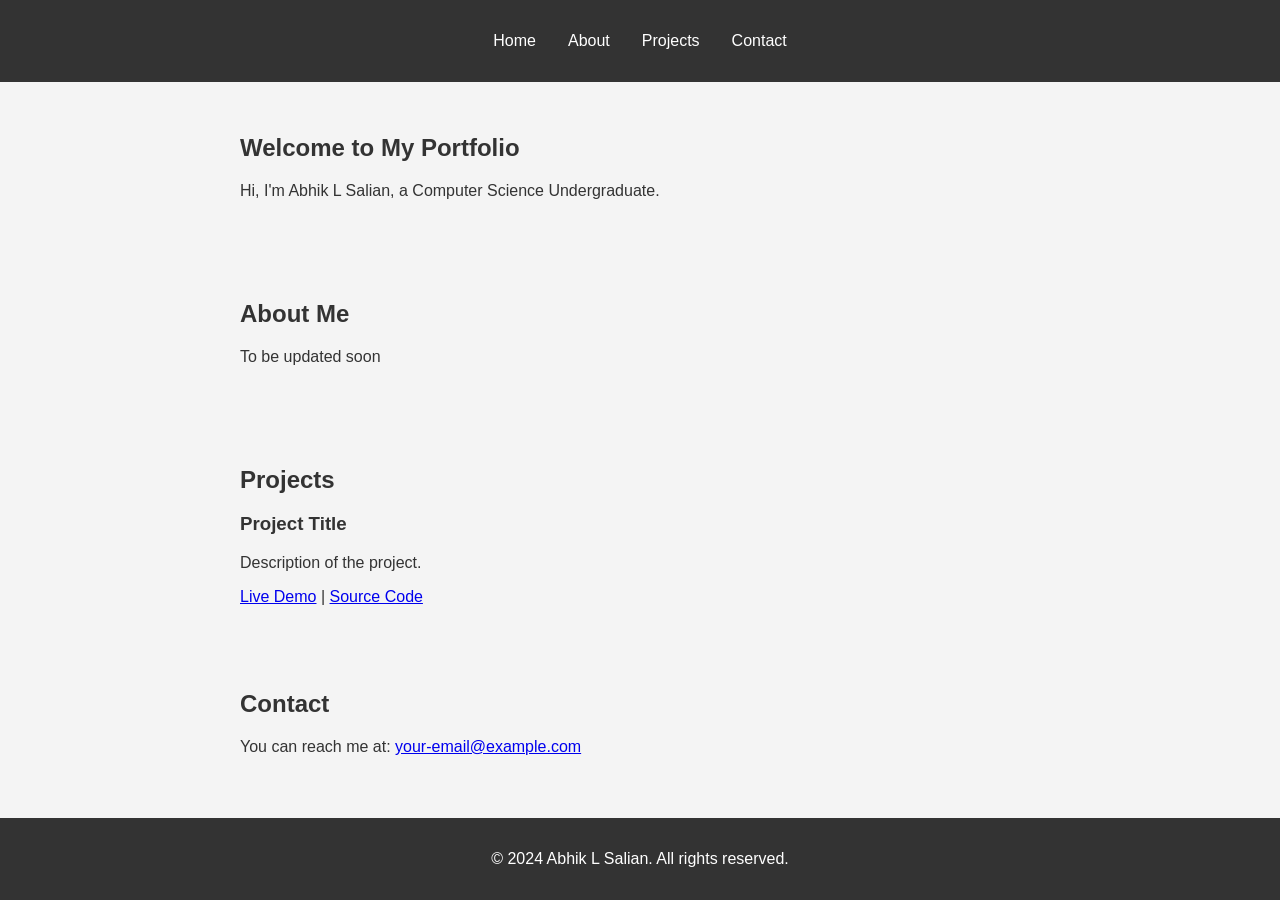
==== commit ea3922a3: "basic structure" ====
--- a/index.html
+++ b/index.html
@@ -1,806 +1,46 @@
 <!DOCTYPE html>
-    <html lang="en">
-    <head>
-        <meta charset="UTF-8">
-        <meta name="viewport" content="width=device-width, initial-scale=1.0">
-
-        <!--==================== UNICONS ====================-->
-        <link rel="stylesheet" href="https://unicons.iconscout.com/release/v4.0.0/css/line.css">
-        
-        <!--==================== SWIPER CSS ====================-->
-        <link rel="stylesheet" href="./packages/css/swiper-bundle.min.css">
-        
-        <!--==================== CSS ====================-->
-        <link rel="stylesheet" href="./packages/css/styles.css">
-
-        <title>Abhik</title>
-    </head>
-    <body>
-        <!--==================== HEADER ====================-->
-        <header class="header" id="header">
-            <nav class="nav container">
-                <a href="#" class="nav__logo">Abhik L Salian</a>
-                <div class="nav__menu" id="nav-menu">
-                    <ul class="nav__list grid">
-                        <li class="nav__item">
-                            <a href="#home" class="nav__link">
-                                <i class="uil uil-estate nav__icon"></i>Home
-                            </a>
-                        </li>
-                        <li class="nav__item">
-                            <a href="#about" class="nav__link">
-                                <i class="uil uil-user nav__icon"></i>About
-                            </a>
-                        </li>
-                        <li class="nav__item">
-                            <a href="#skills" class="nav__link">
-                                <i class="uil uil-file-alt nav__icon"></i>Skills
-                            </a>
-                        </li>
-                          <li class="nav__item">
-                            <a href="#qualification" class="nav__link">
-                                <i class="uil uil-briefcase-alt nav__icon"></i>Qualification
-                            </a>
-                        </li>
-                        <li class="nav__item">
-                            <a href="#portfolio" class="nav__link">
-                                <i class="uil uil-scenery nav__icon"></i>Projects                                
-                            </a>
-                        </li>
-                        <li class="nav__item">
-                            <a href="#contact" class="nav__link">
-                                <i class="uil uil-message nav__icon"></i>Contact                               
-                            </a>
-                        </li>
-                    </ul>
-                    <i class="uil uil-times nav__close" id="nav-close"></i>
-                </div>
-                <div class="nav__btns">
-                    <!-- Theme change button -->
-
-                    <i class="uil uil-moon change-theme" id="theme-button"></i>
-
-                    <div class="nav__toggle" id="nav-toggle">
-                        <i class="uil uil-apps"></i>
-                    </div>
-                </div>
-            </nav>
-        </header>
-
-        <!--==================== MAIN ====================-->
-        <main class="main">
-            <!--==================== HOME ====================-->
-            <section class="home section" id="home">
-                <div class="home__container container grid">
-                    <div class="home__content grid">
-                        <div class="home__social">
-                            <a href="https://www.linkedin.com/in/prashanna-sathiyamoorthy-194704153/" target="_blank" class="home__social-icon">
-                                <i class="uil uil-linkedin-alt"></i>
-                            </a>
-                            <a href="https://twitter.com/prashanna01" target="_blank" class="home__social-icon">
-                                <i class="uil uil-twitter-alt"></i>
-                            </a>
-                            <a href="https://www.github.com" target="_blank" class="home__social-icon">
-                                <i class="uil uil-github-alt"></i>
-                            </a>
-                        </div>
-
-                        <div class="home__img">
-                            <svg class="home__blob" viewBox="0 0 200 187" xmlns="http://www.w3.org/2000/svg" xmlns:xlink="http://www.w3.org/1999/xlink">
-                                <mask id="mask0" mask-type="alpha">
-                                    <path d="M190.312 36.4879C206.582 62.1187 201.309 102.826 182.328 134.186C163.346 165.547 
-                                    130.807 187.559 100.226 186.353C69.6454 185.297 41.0228 161.023 21.7403 129.362C2.45775 
-                                    97.8511 -7.48481 59.1033 6.67581 34.5279C20.9871 10.1032 59.7028 -0.149132 97.9666 
-                                    0.00163737C136.23 0.303176 174.193 10.857 190.312 36.4879Z"/>
-                                </mask>
-                                <g mask="url(#mask0)">
-                                    <path d="M190.312 36.4879C206.582 62.1187 201.309 102.826 182.328 134.186C163.346 
-                                    165.547 130.807 187.559 100.226 186.353C69.6454 185.297 41.0228 161.023 21.7403 
-                                    129.362C2.45775 97.8511 -7.48481 59.1033 6.67581 34.5279C20.9871 10.1032 59.7028 
-                                    -0.149132 97.9666 0.00163737C136.23 0.303176 174.193 10.857 190.312 36.4879Z"/>
-                                    <image class="home__blob-img" x="" xlink:href="IMG-20210409-WA0075.jpg"/>
-                                </g>
-                            </svg>
-                        </div>
-
-                        <div class="home__data">
-                            <h1 class="home__title">Hi, I'm Abhik</h1>
-                            <h3 class="home__subtitle">Computer Science Undergrad</h3>
-                            <p class="home__description">Motivated Computer Science undergraduate with a solid grasp of algorithms, data structures, and software development.
-                            </p>
-                            <a href="#contact" class="button button--flex home__button">
-                                Contact Me<i class="uil uil-message button__icon"></i>
-                            </a>
-                        </div>
-                    </div>
-
-                    <div class="home__scroll">
-                        <a href="#about" class="home__scroll-button button--flex">
-                            <i class="uil uil-mouse-alt home__scroll-mouse"></i>
-                            <span class="home__scroll-name">Scroll Down</span>
-                            <i class="uil uil-arrow-down home__scroll-arrow"></i>
-                        </a>
-                    </div>
-                </div>
-            </section>
-
-            <!--==================== ABOUT ====================-->
-            <section class="about section" id="about">
-                <h2 class="section__title">About Me</h2>
-                <span class="section__subtitle">My Introduction</span>
-
-                <div class="about__container container grid">
-                    <img src="images (1).jpg" alt="" class="about__img">
-                    <div class="about__data">
-                        <p class="about__description">
-                            As a driven Computer Science undergraduate with a strong academic foundation and a passion for technology, I am eager to launch my career and contribute to innovative projects. I possess a solid understanding of algorithms, data structures, and software development principles. Excited to embark on a journey to apply my knowledge and skills to real-world challenges.
-                        </p>
-                        <!-- <div class="about__info">
-                            <div>
-                                <span class="about__info-title">03+</span>
-                                <span class="about__info-name">Years <br> experience</span>
-                            </div>
-                            <div>
-                                <span class="about__info-title">05+</span>
-                                <span class="about__info-name">Completed <br> certifications</span>
-                            </div>
-                            <div>
-                                <span class="about__info-title">02+</span>
-                                <span class="about__info-name">companies<br>worked</span>
-                            </div>
-                        </div> -->
-
-                        <div class="about__buttons">
-                            <a href="Abhik_Salian_Resume.pdf" target="_blank" class="button button--flex">
-                                View Resume<i class="uil uil-external-link-alt"></i>
-                            </a>
-                        </div>
-                    </div>
-                </div>
-            </section>
-
-            <!--==================== SKILLS ====================-->
-            <section class="skills section" id="skills">
-                <h2 class="section__title">Skills</h2>
-                <span class="section__subtitle">My technical level</span>
-
-                <div class="skills__container container grid">
-                    <div>
-                        <div class="skills__list grid">
-                            <div class="skills__data">
-                                <div class="skills__titles">
-                                    <h3 class="skills__name">C Programming</h3>
-                                    <span class="skills__number">70%</span>
-                                </div>
-                                <div class="skills__bar">
-                                    <span class="skills__percentage skills__c"></span>
-                                </div>
-                            </div>
-                            <div class="skills__data">
-                                <div class="skills__titles">
-                                    <h3 class="skills__name">Python</h3>
-                                    <span class="skills__number">80%</span>
-                                </div>
-                                <div class="skills__bar">
-                                    <span class="skills__percentage skills__python"></span>
-                                </div>
-                            </div>
-                           <div class="skills__data">
-                               <div class="skills__titles">
-                                   <h3 class="skills__name">Java Programming Language</h3>
-                                   <span class="skills__number">60%</span>
-                               </div>
-                               <div class="skills__bar">
-                                   <span class="skills__percentage skills__java"></span>
-                               </div>
-                           </div>
-                           <div class="skills__data">
-                               <div class="skills__titles">
-                                   <h3 class="skills__name">MySQL</h3>
-                                   <span class="skills__number">85%</span>
-                               </div>
-                               <div class="skills__bar">
-                                   <span class="skills__percentage skills__sql"></span>
-                               </div>
-                           </div>
-                           <div class="skills__data">
-                               <div class="skills__titles">
-                                   <h3 class="skills__name">PHP</h3>
-                                   <span class="skills__number">50%</span>
-                               </div>
-                               <div class="skills__bar">
-                                   <span class="skills__percentage skills__php"></span>
-                               </div>
-                           </div>
-                        </div>   
-                    </div>
-                </div>
-            </section>
-
-              <!--==================== QUALIFICATION ====================-->
-        <section class="qualification__section" id="qualification">
-            <h2 class="section__title">Qualification</h2>
-            <span class="section__subtitle">My personal journey</span>
-
-            <div class="qualification__container container">
-                <div class="qualification__tabs">
-                    <div class="qualification__button button--flex qualification__active" data-target='#education'>
-                        <i class="uil uil-graduation-cap qualification__icon"></i>
-                        Education
-                    </div>
-<!-- 
-                    <div class="qualification__button button--flex" data-target="#work">
-                        <i class="uil uil-briefcase-alt qualification__icon"></i>
-                        Work
-                    </div> -->
-                </div>
-
-                <div class="qualification__sections">
-            <!--==================== QUALIFICATION CONTENT 1 ====================-->
-            <div class="qualification__content qualification__active" data-content id="education">
-             <!--==================== QUALIFICATION 1 ====================--> 
-             <div class="qualification__data">
-                 <div>
-                     <h3 class="qualification__title">B.E. in Computer Science and Engineering</h3>
-                     <span class="qualification__subtitle">St. Joseph Engineering College, Mangaluru</span>
-                     <div class="qualification__calendar">
-                        <i class="uil uil-calendar-alt"></i>
-                        2021 - present
-                     </div>
-                 </div>
-
-                 <div>
-                     <span class="qualification__rounder"></span>
-                     <span class="qualification__line"></span>
-                 </div>
-             </div>
-             
-             <!--==================== QUALIFICATION 2 ====================--> 
-             <div class="qualification__data">
-                <div></div>
-                <div>
-                   <span class="qualification__rounder"></span>
-                   <span class="qualification__line"></span>
-                </div>
-
-                <div>
-                    <h3 class="qualification__title">Higher Secondary (PCME)</h3>
-                    <span class="qualification__subtitle">St. Aloysius PU College, Mangaluru</span>
-                    <div class="qualification__calendar">
-                       <i class="uil uil-calendar-alt"></i>
-                       2019 - 2021
-                    </div>
-                </div>
-            </div> 
-
-            <!--==================== QUALIFICATION 3 ====================--> 
-            <div class="qualification__data">
-                <div>
-                    <h3 class="qualification__title">High School</h3>
-                    <span class="qualification__subtitle">St. Aloysius High School, Urwa, Mangaluru</span>
-                    <div class="qualification__calendar">
-                       <i class="uil uil-calendar-alt"></i>
-                       2007 - 2019
-                    </div>
-                </div>
-
-                <div>
-                    <span class="qualification__rounder"></span>
-                    <!-- <span class="qualification__line"></span> -->
-                </div>
-            </div> 
-
-            <!-- ==================== QUALIFICATION 4 ====================  -->
-            <!-- <div class="qualification__data">
-                <div></div>
-                <div>
-                    <span class="qualification__rounder"></span>
-                </div>
-
-                <div>
-                    <h3 class="qualification__title">Data Analyst Professional Certification</h3>
-                    <span class="qualification__subtitle">Google | Coursera - Online</span>
-                    <div class="qualification__calendar">
-                       <i class="uil uil-calendar-alt"></i>
-                       2021
-                    </div>
-                </div>
-
-                
-            </div>
-            </div> -->
-            
-            <!--==================== QUALIFICATION CONTENT 2 ====================-->
-            <div class="qualification__content" data-content id="work">
-                <!--==================== QUALIFICATION 1 ====================--> 
-                <div class="qualification__data">
-                    <div>
-                        <h3 class="qualification__title">Trainee Banking Assistant</h3>
-                        <span class="qualification__subtitle">DFCC Head Office - Colombo</span>
-                        <div class="qualification__calendar">
-                           <i class="uil uil-calendar-alt"></i>
-                           2017 - 2019
-                        </div>
-                    </div>
-   
-                    <div>
-                        <span class="qualification__rounder"></span>
-                        <span class="qualification__line"></span>
-                    </div>
-                </div>
-                
-                <!--==================== QUALIFICATION 2 ====================--> 
-                <div class="qualification__data">
-                   <div></div>
-                   <div>
-                      <span class="qualification__rounder"></span>
-                      <span class="qualification__line"></span>
-                   </div>
-   
-                   <div>
-                       <h3 class="qualification__title">Banking Assistant</h3>
-                       <span class="qualification__subtitle">DFCC Head Office - Colombo</span>
-                       <div class="qualification__calendar">
-                          <i class="uil uil-calendar-alt"></i>
-                          2019 - 2020
-                       </div>
-                   </div>
-               </div> 
-   
-               <!--==================== QUALIFICATION 3 ====================--> 
-               <div class="qualification__data">
-                   <div>
-                       <h3 class="qualification__title">Data Analyst - Digital banking</h3>
-                       <span class="qualification__subtitle">DFCC Head Office - Colombo</span>
-                       <div class="qualification__calendar">
-                          <i class="uil uil-calendar-alt"></i>
-                          2020 - Present
-                       </div>
-                   </div>
-   
-                   <div>
-                       <span class="qualification__rounder"></span>
-                       <!-- <span class="qualification__line"></span> -->
-                   </div>
-               </div> 
-          
-               </div> 
-             
-               </div>
-            </div>
-        </section>
-      
-        <!--==================== SERVICES ====================-->
-        <!-- <section class="services section" id="services">
-            <h2 class="section__title">Services</h2>
-            <span class="section__subtitle">What I offer</span>
-
-            <div class="services__container container grid"> -->
-        <!--==================== SERVICES 1 ====================-->  
-        <!-- <div class="services__content">
-            <div>
-                <i class="uil uil-analytics skills__icon"></i>
-                <h3 class="services__title">Data Analyst<br></h3>
-            </div>
-            <span class="button button--flex button--small button--link services__button">
-                View more
-                <i class="uil uil-arrow-right button__icon"></i>
-            </span>
-
-            <div class="services__modal">
-                <div class="services__modal-content">
-                    <h4 class="services__modal-title">Data Analyst <br></h4>
-                    <i class="uil uil-times services__modal-close"></i>
-
-                    <ul class="services__modal-services grid">
-                        <li class="services__modal-service">
-                            <i class="uil uil-check-circle services__modal-icon"></i>
-                            <p>I analize data systems.</p>
-                        </li>
-
-                        <li class="services__modal-service">
-                            <i class="uil uil-check-circle services__modal-icon"></i>
-                            <p>Automating information retrieval.</p>
-                        </li>
-
-                        <li class="services__modal-service">
-                            <i class="uil uil-check-circle services__modal-icon"></i>
-                            <p>Systematically applying statistical and logical techniques.</p>
-                        </li>
-
-                        <li class="services__modal-service">
-                            <i class="uil uil-check-circle services__modal-icon"></i>
-                            <p>Visualizing graphs, charts and preparing reports and dashboards.</p>
-                        </li>
-                    </ul>
-                </div>
-            </div>
-        </div>   -->
-        
-        <!--==================== SERVICES 2 ====================--> 
-        <!-- <div class="services__content">
-            <div>
-                <i class="uil uil-money-bill skills__icon"></i>
-                <h3 class="services__title">Banker<br> </h3>
-            </div>
-            <span class="button button--flex button--small button--link services__button">
-                View more
-                <i class="uil uil-arrow-right button__icon"></i>
-            </span>
-
-            <div class="services__modal">
-                <div class="services__modal-content">
-                    <h4 class="services__modal-title">Banker<br></h4>
-                    <i class="uil uil-times services__modal-close"></i>
-
-                    <ul class="services__modal-services grid">
-                        <li class="services__modal-service">
-                            <i class="uil uil-check-circle services__modal-icon"></i>
-                            <p>Assiting both personal and commercial clients with financial questions and needs.</p>
-                        </li>
-
-                        <li class="services__modal-service">
-                            <i class="uil uil-check-circle services__modal-icon"></i>
-                            <p>Maintain customer acoounts and help resolve disputes.</p>
-                        </li>
-
-                        <li class="services__modal-service">
-                            <i class="uil uil-check-circle services__modal-icon"></i>
-                            <p>Refer customers to loan officers or other financial specialist.</p>
-                        </li>
-
-                        <li class="services__modal-service">
-                            <i class="uil uil-check-circle services__modal-icon"></i>
-                            <p>Systematically applying statistical and logical techniques.</p>
-                        </li>
-                    </ul>
-                </div>
-            </div>
-        </div>   -->
-       
-        <!--==================== SERVICES 3 ====================-->
-        <!-- <div class="services__content">
-            <div>
-                <i class="uil uil-arrow services__icon"></i>
-                <h3 class="services__title">Web Developer<br></h3>
-            </div>
-            <span class="button button--flex button--small button--link services__button">
-                View more
-                <i class="uil uil-arrow-right button__icon"></i>
-            </span>
-
-            <div class="services__modal">
-                <div class="services__modal-content">
-                    <h4 class="services__modal-title">Web  Developer<br></h4>
-                    <i class="uil uil-times services__modal-close"></i>
-
-                    <ul class="services__modal-services grid">
-                        <li class="services__modal-service">
-                            <i class="uil uil-check-circle services__modal-icon"></i>
-                            <p>I develop the user interface.</p>
-                        </li>
-
-                        <li class="services__modal-service">
-                            <i class="uil uil-check-circle services__modal-icon"></i>
-                            <p>Webpage development.</p>
-                        </li>
-
-                        <li class="services__modal-service">
-                            <i class="uil uil-check-circle services__modal-icon"></i>
-                            <p>I create Ux element interactions.</p>
-                        </li>
-
-                        <li class="services__modal-service">
-                            <i class="uil uil-check-circle services__modal-icon"></i>
-                            <p>Well trained in WordPress.</p>
-                        </li>
-                    </ul>
-                </div>
-            </div>
-        </div> 
-  
-       
+<html lang="en">
+<head>
+    <meta charset="UTF-8">
+    <meta name="viewport" content="width=device-width, initial-scale=1.0">
+    <title>Abhik L Salian</title>
+    <link rel="stylesheet" href="css/styles.css">
+</head>
+<body>
+    <header>
+        <nav>
+            <ul>
+                <li><a href="#home">Home</a></li>
+                <li><a href="#about">About</a></li>
+                <li><a href="#projects">Projects</a></li>
+                <li><a href="#contact">Contact</a></li>
+            </ul>
+        </nav>
+    </header>
+    <section id="home">
+        <h1>Welcome to My Portfolio</h1>
+        <p>Hi, I'm Abhik L Salian, a Computer Science Undergraduate.</p>
+    </section>
+    <section id="about">
+        <h2>About Me</h2>
+        <p>To be updated soon</p>
+    </section>
+    <section id="projects">
+        <h2>Projects</h2>
+        <div class="project">
+            <h3>Project Title</h3>
+            <p>Description of the project.</p>
+            <a href="link-to-demo">Live Demo</a> |
+            <a href="link-to-repo">Source Code</a>
         </div>
-        </section> -->
-        <!--==================== PORTFOLIO ====================-->
-        <section class="portfolio section" id="portfolio">
-
-            <h2 class="section__title">Projects</h2>
-            <span class="section__subtitle">Most recent works</span>
-
-            <div class="portfolio__container container swiper-container">
-                <div class="swiper-wrapper">
-        <!--==================== PORTFOLIO 1 ====================-->
-        
-            <div class="portfolio__content grid swiper-slide">
-                <img src="Screenshot 2024-05-30 021909.png" alt="" class="portfolio__img">
-
-                <div class="portfolio_">
-                    <h3 class="portfolio__title">SmartStitch-A smart application for your tailoring needs</h3>
-                    <p class="portfolio__description">SmartStitch is an innovative web platform designed to streamline 
-                        the process of ordering tailor-made dresses. Clients can easily provide their measurements and 
-                        place orders without the need to visit a tailor in person.</p>
-                    <a href="#" class="button button--flex button--small portfolio__button">
-                        Demo
-                        <i class="uil uil-arrow-right button__icon"></i>
-                    </a>
-                </div>
-            </div>
-
-            <!--==================== PORTFOLIO 2 ====================-->
-        
-            <div class="portfolio__content grid swiper-slide">
-                <img src="./packages/images/portfolio3.PNG" alt="" class="portfolio__img">
-
-                <div class="portfolio_">
-                    <h3 class="portfolio__title">E-Commerce website</h3>
-                    <p class="portfolio__description">Above Amazon clone is adaptable to all devices, with 
-                        ui components and animated interactions.</p>
-                    <a href="#" class="button button--flex button--small portfolio__button">
-                        Demo
-                        <i class="uil uil-arrow-right button__icon"></i>
-                    </a>
-                </div>
-            </div>
-
-            <!--==================== PORTFOLIO 3 ====================-->
-        
-            <div class="portfolio__content grid swiper-slide">
-                <img src="./packages/images/portfolio2.png" alt="" class="portfolio__img">
-
-                <div class="portfolio_">
-                    <h3 class="portfolio__title">Brand Design</h3>
-                    <p class="portfolio__description">Tesla Clone is adaptable to all devices, with 
-                        ui components and animated interactions.</p>
-                    <a href="#" class="button button--flex button--small portfolio__button">
-                        Demo
-                        <i class="uil uil-arrow-right button__icon"></i>
-                    </a>
-                </div>
-            </div>
-                </div>
-
-            <!-- add arrows-->
-            <div class="swiper-button-next">
-                <i class="uil uil-angle-right-b swiper-portfolio-icon"></i>
-            </div>
-
-            <div class="swiper-button-prev">
-                <i class="uil uil-angle-left-b swiper-portfolio-icon"></i>
-            </div>
-
-            <!-- Add Pagination -->
-            <div class="swiper-pagination"></div>
-            
-        
-        </div>
-
-        </section>
-
-        <!--==================== PROJECT IN MIND ====================-->
-        <!-- <section class="project section">
-
-            <div class="project__bg">
-                <div class="project__container container grid">
-                    <div class="project__data">
-                        <h2 class="project__title">You have a new project?</h2>
-                        <p class="project__description">Contact me now and get discounts on your Web development projects.</p>
-                        <a href="#contact" class="button button--flex button--white">Contact me
-                            <i class="uil uil-message project__icon button__icon"></i>
-                        </a>
-                       
-                    </div> -->
-                    <!-- <img src="assets/img/project.png" alt="" class="project__img"> -->
-                <!-- </div>
-            </div> -->
-
-        <!-- </section> -->
-
-        <!--==================== TESTIMONIAL ====================-->
-        <!-- <section class="testimonial section">
-
-            <h2 class="section__title">Testimonials</h2>
-            <span class="section__subtitle">My client saying</span>
-
-            <div class="testimonial__container container swiper-container">
-                <div class="swiper-wrapper"> -->
-                <!--==================== TESTIMONIAL 1 ====================-->
-                    <!-- <div class="testimonial__content swiper-slide">
-                        <div class="testimonial__data">
-                            <div class="testimonial__header">
-                                <img src="./packages/images/arun.PNG" alt="" class="testimonial__img">
-                                
-                                <div>
-                                    <h3 class="testimonial__name">Arun Prashanth</h3>
-                                    <span class="testimonial__client">Client</span>
-                                </div>
-                            </div>
-                            <div>
-                                <i class="uil uil-star testimonial__icon-star"></i>
-                                <i class="uil uil-star testimonial__icon-star"></i>
-                                <i class="uil uil-star testimonial__icon-star"></i>
-                                <i class="uil uil-star testimonial__icon-star"></i>
-                                <i class="uil uil-star testimonial__icon-star"></i>
-                            </div>
-                        </div>
-
-                        <p class="testimonial__description">I get a good impression, I carry out my project with all the 
-                            possible quality and attention and support 24 hours a day.
-                        </p>
-                    </div> -->
-                    <!--==================== TESTIMONIAL 2 ====================-->
-                    <!-- <div class="testimonial__content swiper-slide">
-                        <div class="testimonial__data">
-                            <div class="testimonial__header">
-                                <img src="./packages/images/yuga.PNG" alt="" class="testimonial__img">
-                                
-                                <div>
-                                    <h3 class="testimonial__name">Yugadarshan</h3>
-                                    <span class="testimonial__client">Client</span>
-                                </div>
-                            </div>
-                            <div>
-                                <i class="uil uil-star testimonial__icon-star"></i>
-                                <i class="uil uil-star testimonial__icon-star"></i>
-                                <i class="uil uil-star testimonial__icon-star"></i>
-                                <i class="uil uil-star testimonial__icon-star"></i>
-                                <i class="uil uil-star testimonial__icon-star"></i>
-                            </div>
-                        </div>
-
-                        <p class="testimonial__description">I get a good impression, I carry out my project with all the 
-                            possible quality and attention and support 24 hours a day.
-                        </p>
-                    </div> -->
-                    <!--==================== TESTIMONIAL 3 ====================-->
-                    <!-- <div class="testimonial__content swiper-slide">
-                        <div class="testimonial__data">
-                            <div class="testimonial__header">
-                                <img src="./packages/images/shenan.PNG" alt="" class="testimonial__img">
-                                
-                                <div>
-                                    <h3 class="testimonial__name">Shenan Sachinthan</h3>
-                                    <span class="testimonial__client">Client</span>
-                                </div>
-                            </div>
-                            <div>
-                                <i class="uil uil-star testimonial__icon-star"></i>
-                                <i class="uil uil-star testimonial__icon-star"></i>
-                                <i class="uil uil-star testimonial__icon-star"></i>
-                                <i class="uil uil-star testimonial__icon-star"></i>
-                                <i class="uil uil-star testimonial__icon-star"></i>
-                            </div>
-                        </div>
-
-                        <p class="testimonial__description">I get a good impression, I carry out my project with all the 
-                            possible quality and attention and support 24 hours a day.</p>
-                    </div>      
-                </div> -->
-
-                <!--Add pagination-->
-                <!-- <div class="swiper-pagination swiper-pagination-testimonial"></div> -->
-            <!-- </div> -->
-            <!-- </section> -->
-
-        <!--==================== CONTACT ME ====================-->
-        <section class="contact section" id="contact">
-            <h2 class="section__title">Contact me</h2>
-            <span class="section__subtitle">Get in touch</span>
-
-            <div class="contact__container container grid">
-                <div>
-                    <div class="contact__information">
-                        <i class="uil uil-phone-alt contact__icon"></i>
-
-                        <div>
-                            <h3 class="contact__title">Call me</h3>
-                            <span class="contatc__subtitle">(+91) 7411328238</span>
-                        </div>
-                    </div>
-
-                    <div class="contact__information">
-                        <i class="uil uil-envelope contact__icon"></i>
-
-                        <div>
-                            <h3 class="contact__title">E-mail</h3>
-                            <span class="contatc__subtitle">abhiksalian0728@gmail.com</span>
-                        </div>
-                    </div>
-
-                    <div class="contact__information">
-                        <i class="uil uil-map-marker contact__icon"></i>
-
-                        <div>
-                            <h3 class="contact__title">Location</h3>
-                            <span class="contatc__subtitle">Mangaluru, India</span>
-                        </div>
-                    </div>
-                </div>
-
-                <form action="" class="contact__form grid">
-                    <div class="contact__inputs grid">
-                        <div class="contact__content">
-                            <label for="" class="contact__label">Name</label>
-                            <input type="text" class="contact__input">
-                        </div>
-
-                        <div class="contact__content">
-                            <label for="" class="contact__label">E-mail</label>
-                            <input type="email" class="contact__input">
-                        </div>
-                    </div>
-
-                    <div class="contact__content">
-                        <label for="" class="contact__label">Subject</label>
-                        <input type="text" class="contact__input">
-                    </div>
-
-                    <div class="contact__content">
-                        <label for="" class="contact__label">Description</label>
-                        <textarea name="" id="" cols="0" rows="7" class="contact__input"></textarea>
-                    </div>
-
-                    <div>
-                        <a href="#" class="button button--flex">
-                            Send message
-                            <i class="uil uil-message button__icon"></i>
-                        </a>
-                    </div>
-                </form>
-            </div>
-
-        </section>
-    </main>
-
-    <!--==================== FOOTER ====================-->
-    <footer class="footer">
-
-        <div class="footer__bg">
-            <div class="footer__container container grid">
-                <div>
-                    <h1 class="footer__title">Abhik L Salian</h1>
-                    <span class="footer__subtitle">CSE Undergrad</span>
-                </div>
-
-                <!-- <ul class="footer__links">
-                    <li>
-                        <a href="#services" class="footer__link">Services</a>
-                    </li>
-                    <li>
-                        <a href="#portfolio" class="footer__link">Portfolio</a>
-                    </li>
-                    <li>
-                        <a href="#contact" class="footer__link">Contact</a>
-                    </li>
-                </ul> -->
-
-                <div class="footer__socials">
-                    <a href="https://www.facebook.com/prashanna.drashan" target="_blank" class="footer__social">
-                        <i class="uil uil-facebook"></i>
-                    </a>
-                    <a href="https://www.instagram.com/prashanna01/" target="_blank" class="footer__social">
-                        <i class="uil uil-instagram"></i>
-                    </a>
-                    <a href="https://twitter.com/prashanna01" target="_blank" class="footer__social">
-                        <i class="uil uil-twitter-alt"></i>
-                    </a>
-                </div>
-            </div>
-            <p class="footer__copy">&#169; AbhikSalian. All rights reserved.</p>
-        </div>
+        <!-- Add more projects here -->
+    </section>
+    <section id="contact">
+        <h2>Contact</h2>
+        <p>You can reach me at: <a href="mailto:your-email@example.com">your-email@example.com</a></p>
+    </section>
+    <footer>
+        <p>&copy; 2024 Abhik L Salian. All rights reserved.</p>
     </footer>
-
-    <!--==================== SCROLL TOP ====================-->
-    <a href="#" class="scrollup" id="scroll-up">
-        <i class="uil uil-arrow-up scrollup__icon"></i>
-    </a>
-    
-
-    <!--==================== SWIPER JS ====================-->
-    <script src="./packages/js/swiper-bundle.min.js"></script>
-
-    <!--==================== MAIN JS ====================-->
-    <script src="./packages/js/main.js"></script>
 </body>
-
-</html>+</html>
--- a/css/styles.css
+++ b/css/styles.css
@@ -0,0 +1,45 @@
+body {
+    font-family: Arial, sans-serif;
+    margin: 0;
+    padding: 0;
+    background-color: #f4f4f4;
+    color: #333;
+}
+
+header {
+    background-color: #333;
+    color: #fff;
+    padding: 1em 0;
+}
+
+header nav ul {
+    list-style: none;
+    display: flex;
+    justify-content: center;
+    padding: 0;
+}
+
+header nav ul li {
+    margin: 0 1em;
+}
+
+header nav ul li a {
+    color: #fff;
+    text-decoration: none;
+}
+
+section {
+    padding: 2em;
+    max-width: 800px;
+    margin: 0 auto;
+}
+
+footer {
+    text-align: center;
+    padding: 1em 0;
+    background-color: #333;
+    color: #fff;
+    position: fixed;
+    width: 100%;
+    bottom: 0;
+}
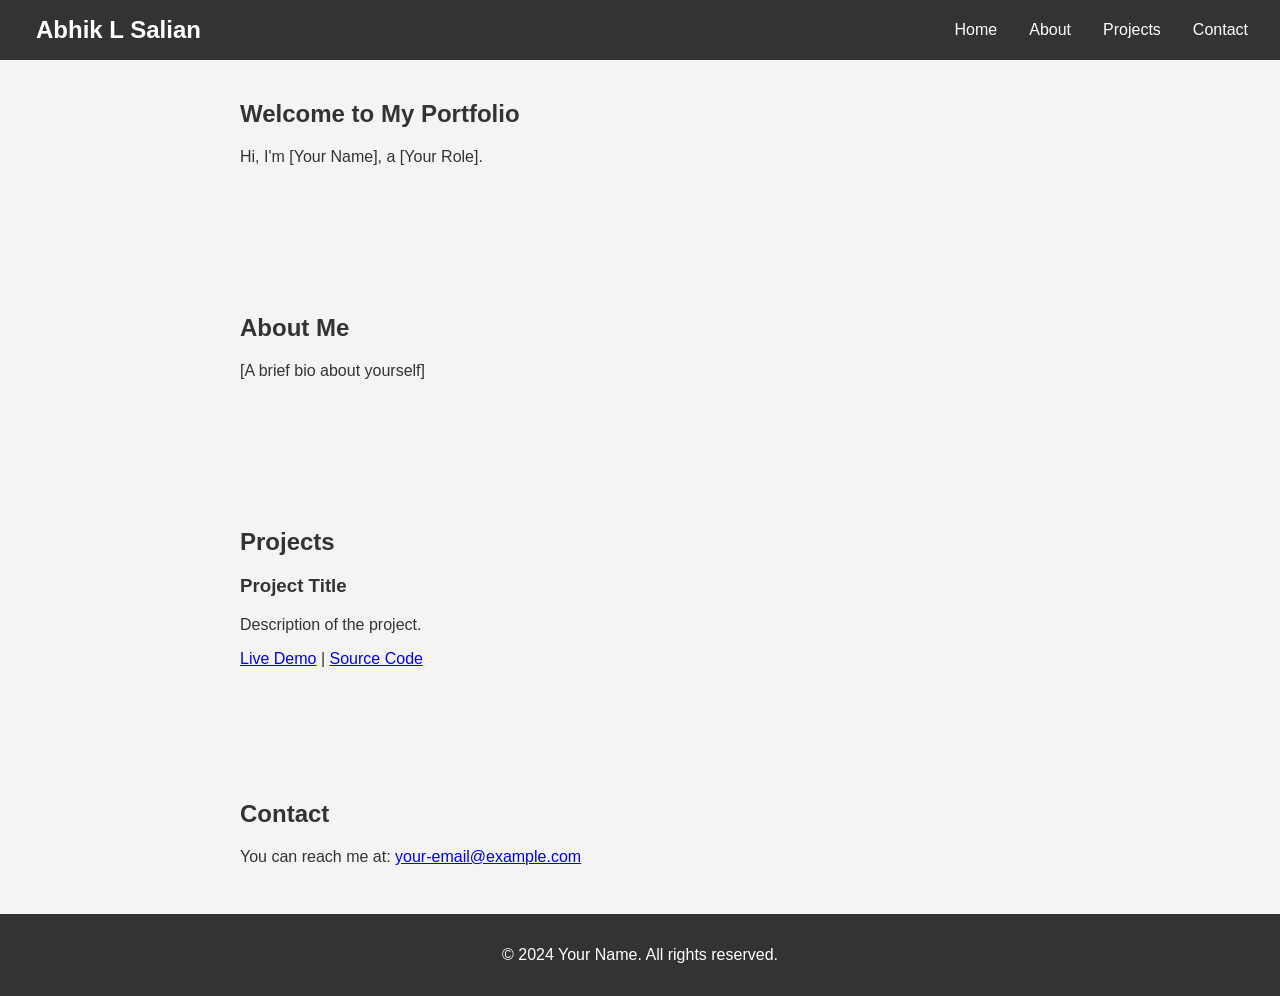
==== commit 4bad9ed5: "header styling enhanced" ====
--- a/index.html
+++ b/index.html
@@ -1,13 +1,20 @@
 <!DOCTYPE html>
 <html lang="en">
+
 <head>
     <meta charset="UTF-8">
     <meta name="viewport" content="width=device-width, initial-scale=1.0">
-    <title>Abhik L Salian</title>
+    <title>Your Name - Portfolio</title>
     <link rel="stylesheet" href="css/styles.css">
 </head>
+
 <body>
     <header>
+        <div class="logo">
+            <a href="#home">
+                <h2>Abhik L Salian</h2>
+            </a>
+        </div>
         <nav>
             <ul>
                 <li><a href="#home">Home</a></li>
@@ -19,11 +26,11 @@
     </header>
     <section id="home">
         <h1>Welcome to My Portfolio</h1>
-        <p>Hi, I'm Abhik L Salian, a Computer Science Undergraduate.</p>
+        <p>Hi, I'm [Your Name], a [Your Role].</p>
     </section>
     <section id="about">
         <h2>About Me</h2>
-        <p>To be updated soon</p>
+        <p>[A brief bio about yourself]</p>
     </section>
     <section id="projects">
         <h2>Projects</h2>
@@ -33,14 +40,15 @@
             <a href="link-to-demo">Live Demo</a> |
             <a href="link-to-repo">Source Code</a>
         </div>
-        <!-- Add more projects here -->
     </section>
     <section id="contact">
         <h2>Contact</h2>
         <p>You can reach me at: <a href="mailto:your-email@example.com">your-email@example.com</a></p>
     </section>
     <footer>
-        <p>&copy; 2024 Abhik L Salian. All rights reserved.</p>
+        <p>&copy; 2024 Your Name. All rights reserved.</p>
     </footer>
+    <script src="js/script.js"></script>
 </body>
-</html>
+
+</html>
--- a/css/styles.css
+++ b/css/styles.css
@@ -1,3 +1,8 @@
+/* styles.css */
+html {
+    scroll-behavior: smooth;
+}
+
 body {
     font-family: Arial, sans-serif;
     margin: 0;
@@ -9,18 +14,45 @@
 header {
     background-color: #333;
     color: #fff;
-    padding: 1em 0;
+    padding: 0 1em; /* Remove the top and bottom padding */
+    position: fixed;
+    width: 100%;
+    height: 60px; /* Adjust the height as needed */
+    display: flex; /* Enable Flexbox */
+    align-items: center; /* Center items vertically */
+    justify-content: center; /* Center items horizontally (optional) */
+    box-sizing: border-box; /* Include padding in the height calculation */
+}
+.logo{
+    margin-left: 20px;
+    white-space: nowrap;
+}
+.logo a{
+    color: white;
+    text-decoration: none;
+}
+header nav {
+    max-width: 1200px; /* Limit the width of the nav container */
+    margin: 0 auto; /* Center the nav container */
+    width: 100%;
+    display: flex; /* Enable Flexbox for nav */
+    align-items: center; /* Center nav items vertically */
 }
 
 header nav ul {
     list-style: none;
     display: flex;
-    justify-content: center;
+    justify-content: flex-end; /* Align items to the right */
     padding: 0;
+    margin: 0;
+    width: 100%;
+    align-items: center; /* Ensure items are centered vertically */
 }
 
 header nav ul li {
     margin: 0 1em;
+    display: flex;
+    align-items: center; /* Center list items vertically */
 }
 
 header nav ul li a {
@@ -32,6 +64,7 @@
     padding: 2em;
     max-width: 800px;
     margin: 0 auto;
+    padding-top: 5em; /* Add top padding to avoid content hiding behind the fixed header */
 }
 
 footer {
@@ -39,7 +72,7 @@
     padding: 1em 0;
     background-color: #333;
     color: #fff;
-    position: fixed;
+    position: relative;
     width: 100%;
     bottom: 0;
 }
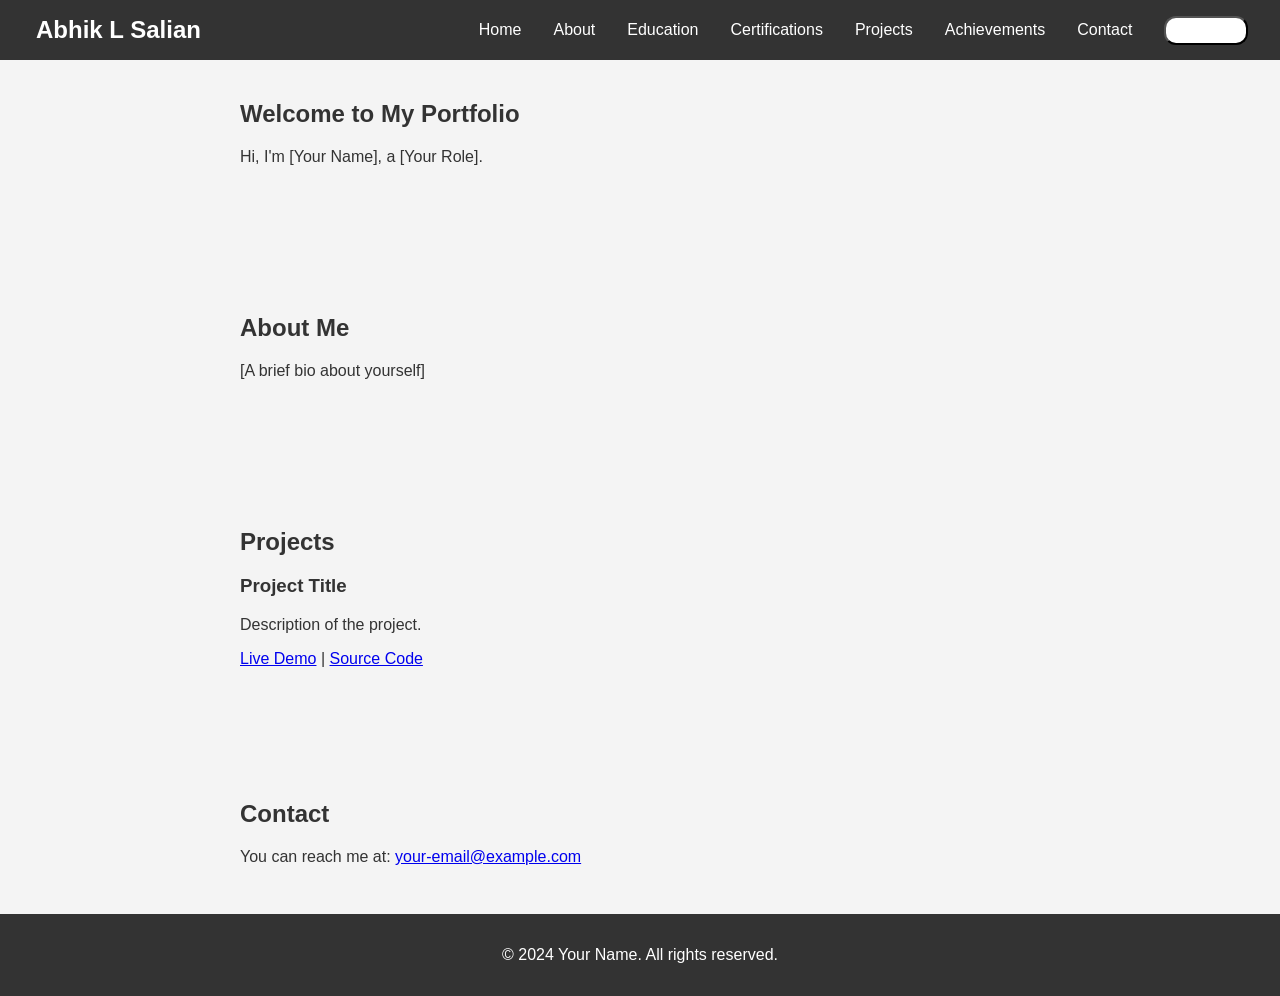
==== commit 65169c16: "more header styling enhanced" ====
--- a/index.html
+++ b/index.html
@@ -19,8 +19,12 @@
             <ul>
                 <li><a href="#home">Home</a></li>
                 <li><a href="#about">About</a></li>
+                <li><a href="#education">Education</a></li>
+                <li><a href="#certifications">Certifications</a></li>
                 <li><a href="#projects">Projects</a></li>
+                <li><a href="#projects">Achievements</a></li>
                 <li><a href="#contact">Contact</a></li>
+                <li><button class="navbutton"><a href="#about">Resume</a></button></li>
             </ul>
         </nav>
     </header>
--- a/css/styles.css
+++ b/css/styles.css
@@ -60,6 +60,14 @@
     text-decoration: none;
 }
 
+header nav ul li button {
+    padding: 5px 15px;  
+    background-color: rgb(255, 255, 255);
+    text-align: center;
+    text-decoration: none;
+    color: rgb(226, 30, 30);
+    border-radius: 12px;
+}
 section {
     padding: 2em;
     max-width: 800px;
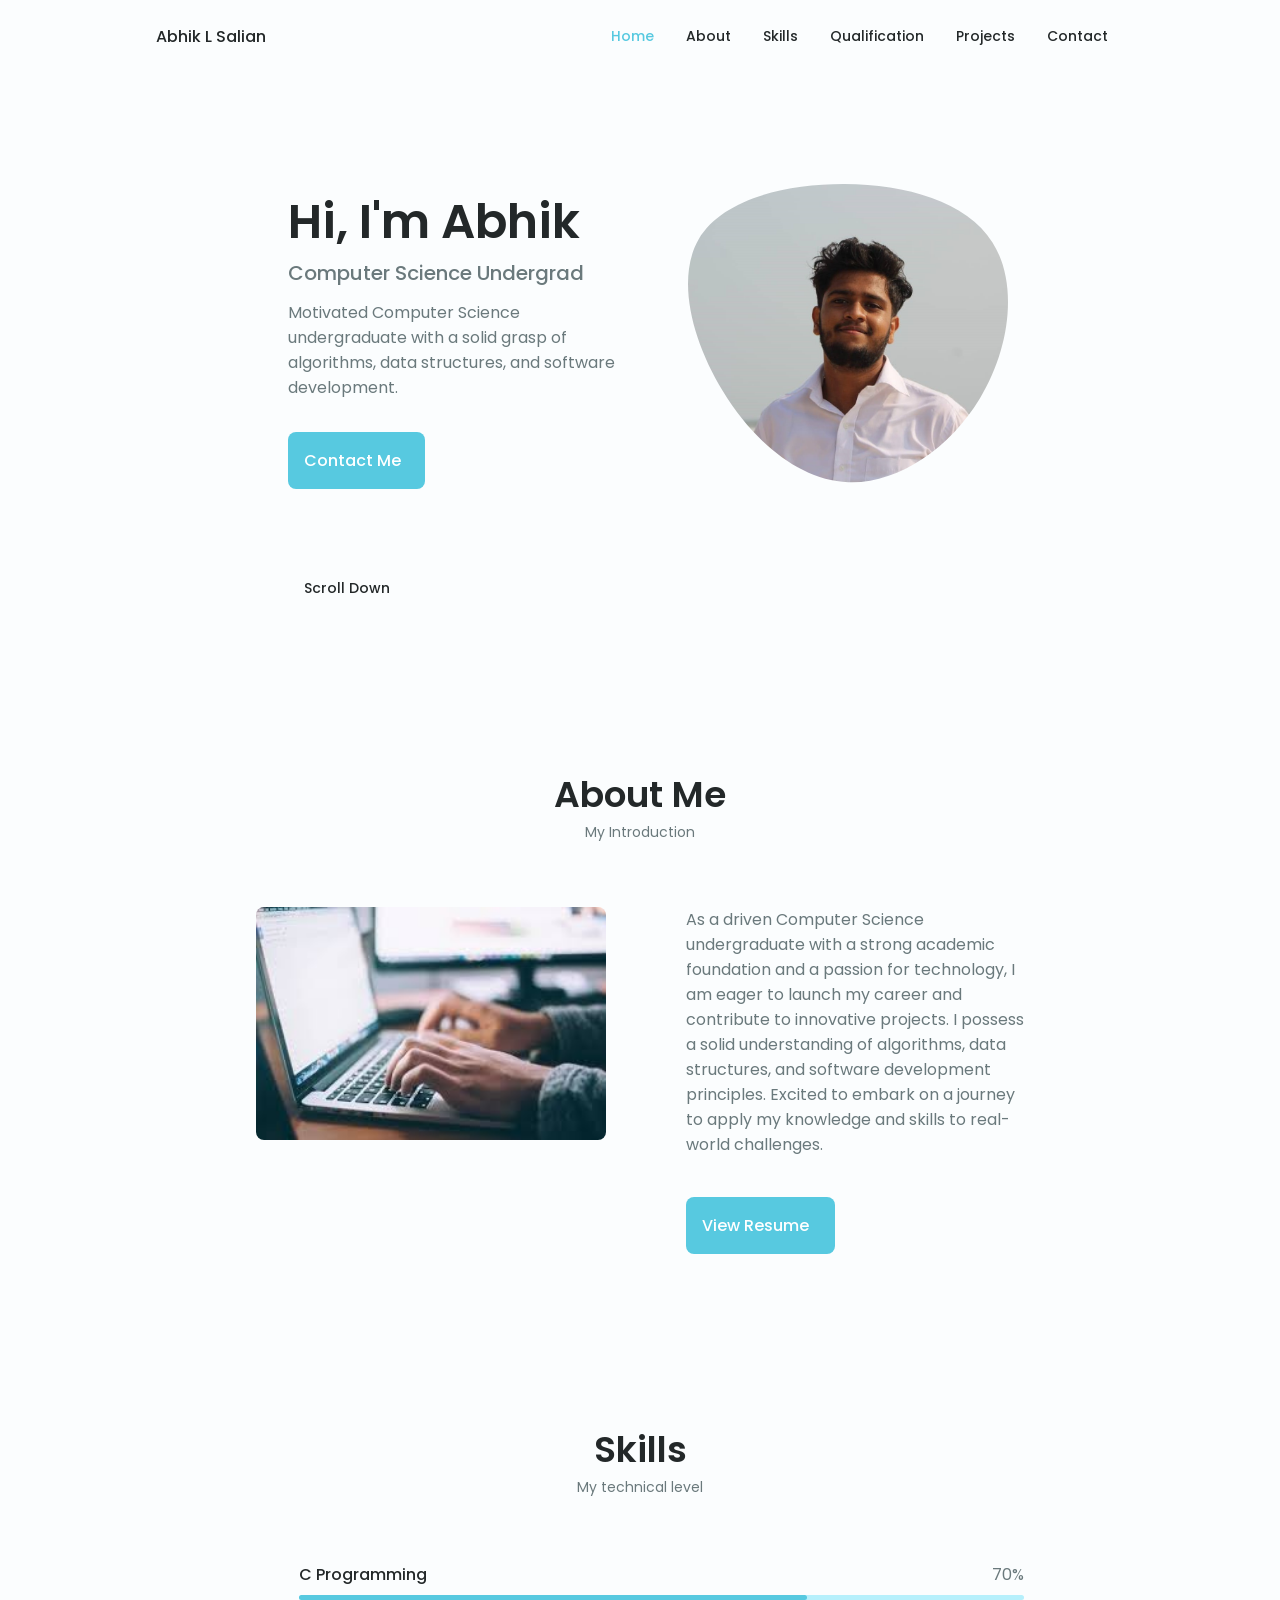
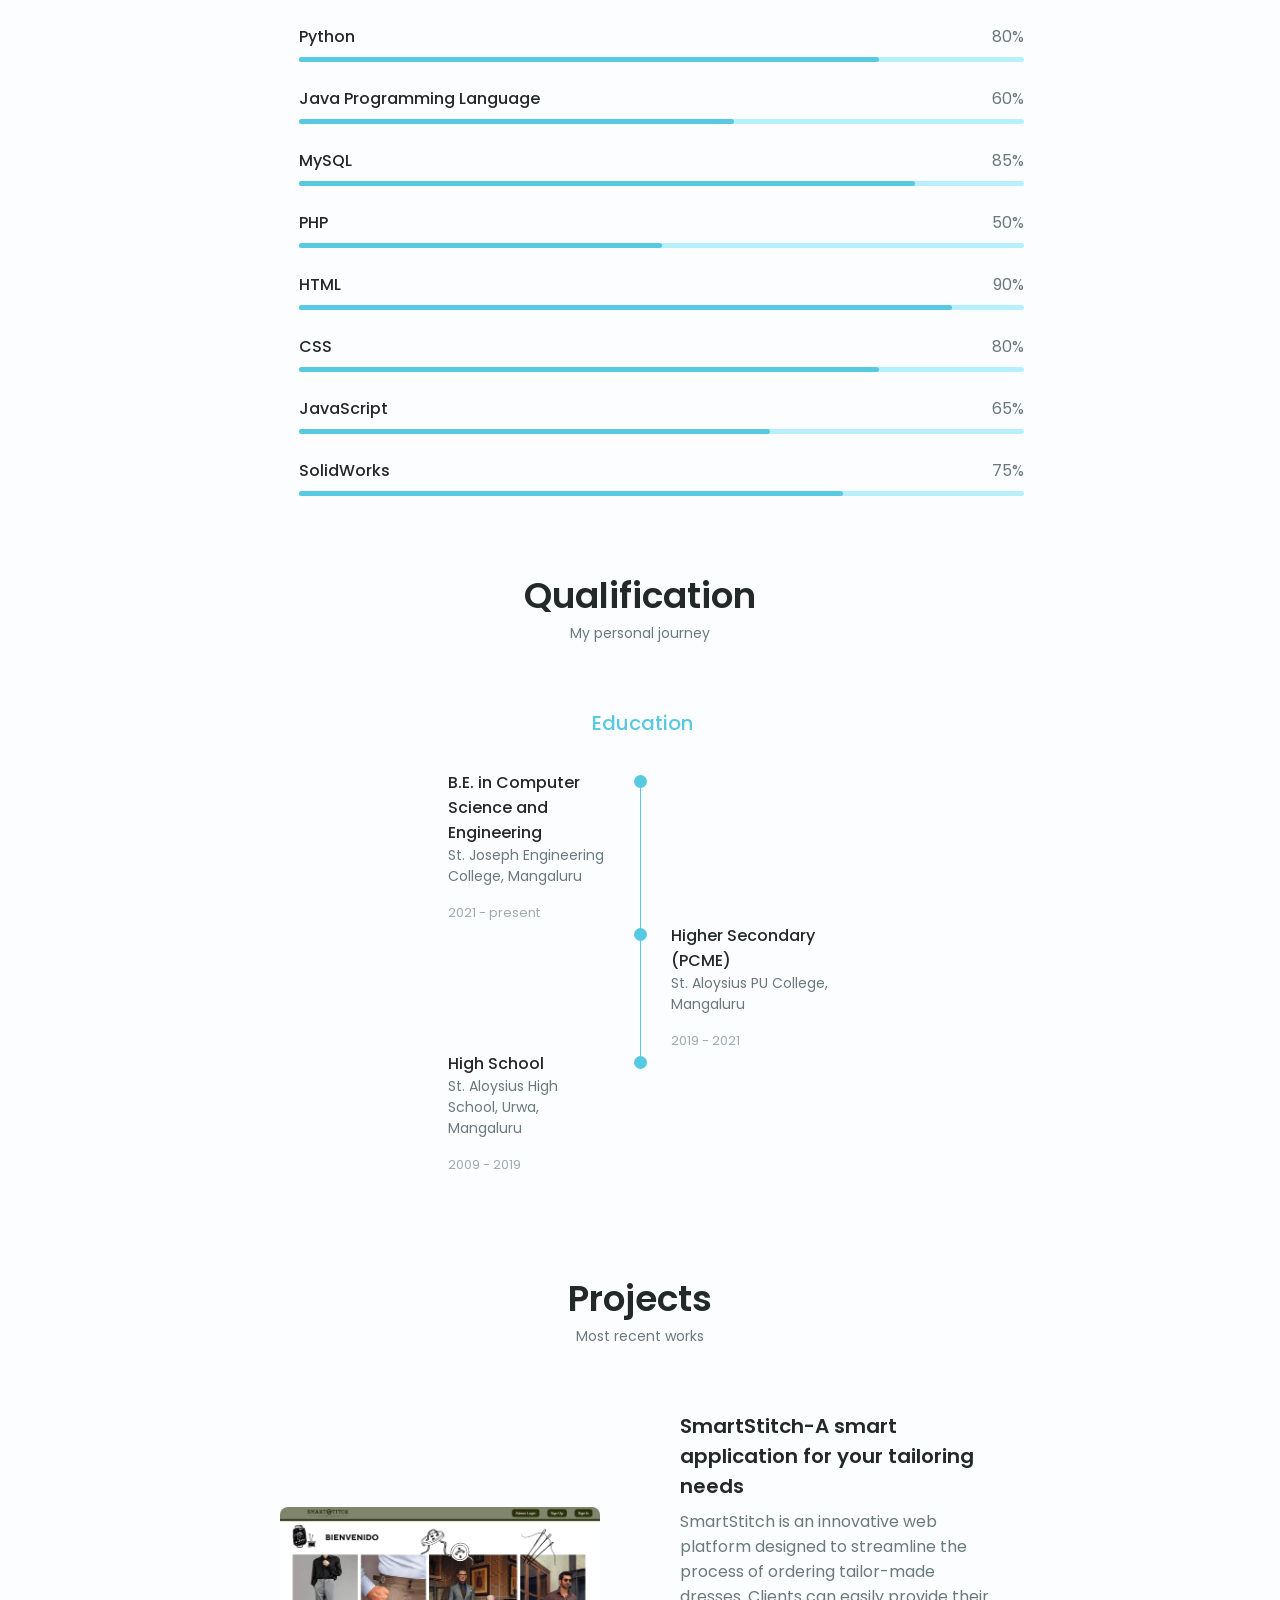
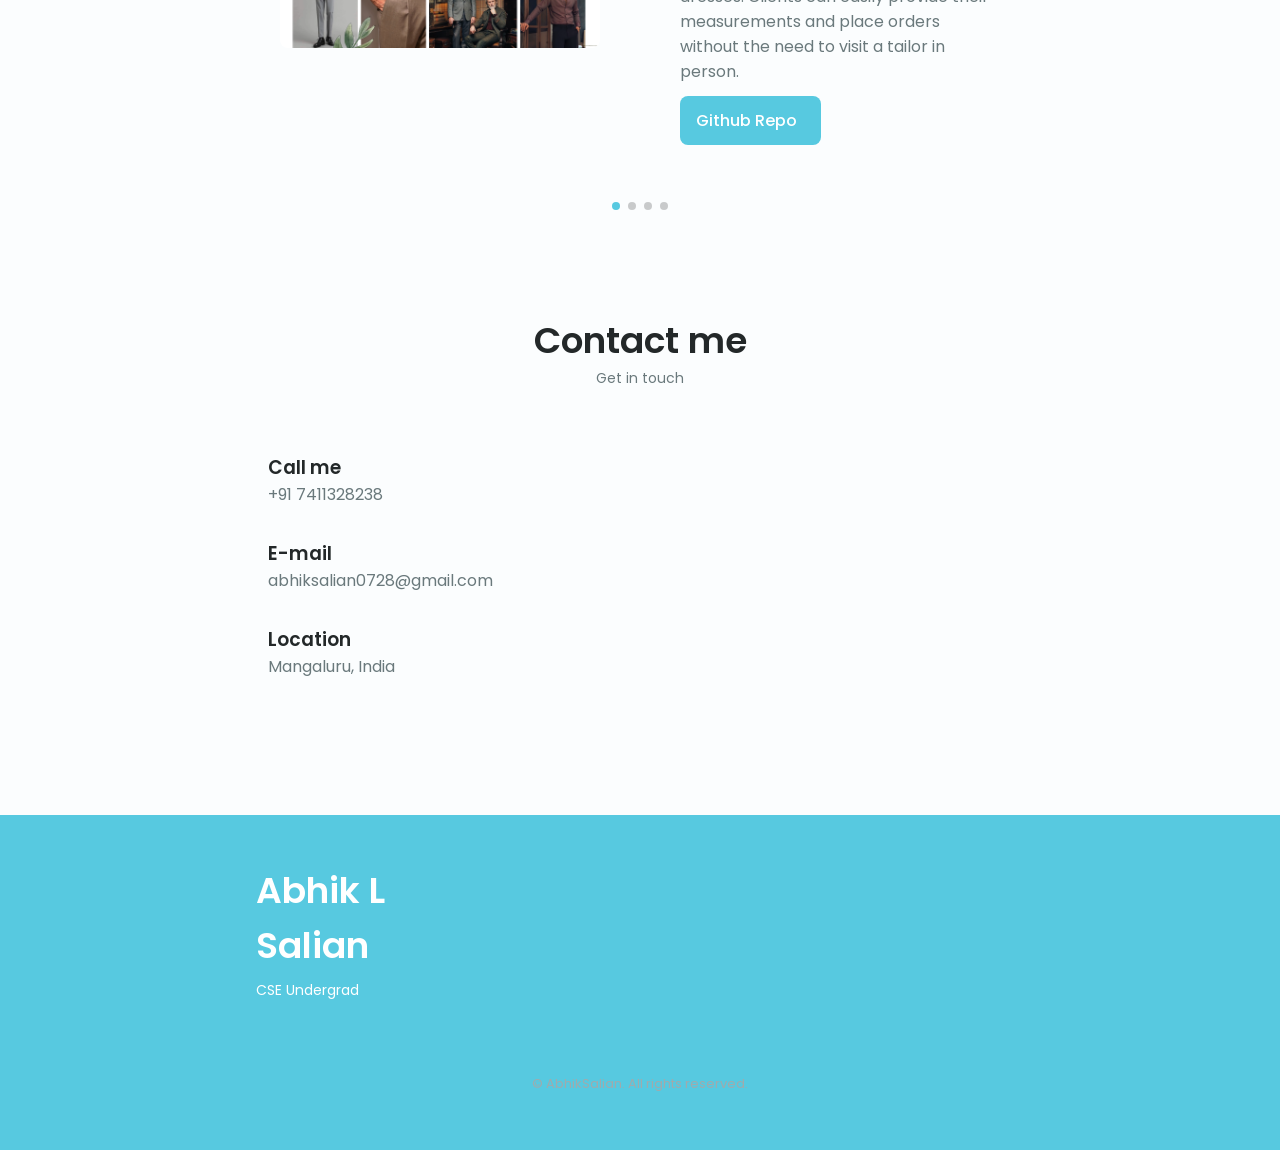
==== commit 997b2a4d: "demo and main swapped" ====
--- a/index.html
+++ b/index.html
@@ -4,55 +4,868 @@
 <head>
     <meta charset="UTF-8">
     <meta name="viewport" content="width=device-width, initial-scale=1.0">
-    <title>Your Name - Portfolio</title>
-    <link rel="stylesheet" href="css/styles.css">
+
+    <!--==================== UNICONS ====================-->
+    <link rel="stylesheet" href="https://unicons.iconscout.com/release/v4.0.0/css/line.css">
+
+    <!--==================== SWIPER CSS ====================-->
+    <link rel="stylesheet" href="./packages/css/swiper-bundle.min.css">
+
+    <!--==================== CSS ====================-->
+    <link rel="stylesheet" href="./packages/css/styles.css">
+
+    <title>Abhik L Salian</title>
 </head>
 
 <body>
-    <header>
-        <div class="logo">
-            <a href="#home">
-                <h2>Abhik L Salian</h2>
-            </a>
-        </div>
-        <nav>
-            <ul>
-                <li><a href="#home">Home</a></li>
-                <li><a href="#about">About</a></li>
-                <li><a href="#education">Education</a></li>
-                <li><a href="#certifications">Certifications</a></li>
-                <li><a href="#projects">Projects</a></li>
-                <li><a href="#projects">Achievements</a></li>
-                <li><a href="#contact">Contact</a></li>
-                <li><button class="navbutton"><a href="#about">Resume</a></button></li>
-            </ul>
+    <!--==================== HEADER ====================-->
+    <header class="header" id="header">
+        <nav class="nav container">
+            <a href="#" class="nav__logo">Abhik L Salian</a>
+            <div class="nav__menu" id="nav-menu">
+                <ul class="nav__list grid">
+                    <li class="nav__item">
+                        <a href="#home" class="nav__link">
+                            <i class="uil uil-estate nav__icon"></i>Home
+                        </a>
+                    </li>
+                    <li class="nav__item">
+                        <a href="#about" class="nav__link">
+                            <i class="uil uil-user nav__icon"></i>About
+                        </a>
+                    </li>
+                    <li class="nav__item">
+                        <a href="#skills" class="nav__link">
+                            <i class="uil uil-file-alt nav__icon"></i>Skills
+                        </a>
+                    </li>
+                    <li class="nav__item">
+                        <a href="#qualification" class="nav__link">
+                            <i class="uil uil-briefcase-alt nav__icon"></i>Qualification
+                        </a>
+                    </li>
+                    <li class="nav__item">
+                        <a href="#portfolio" class="nav__link">
+                            <i class="uil uil-scenery nav__icon"></i>Projects
+                        </a>
+                    </li>
+                    <li class="nav__item">
+                        <a href="#contact" class="nav__link">
+                            <i class="uil uil-message nav__icon"></i>Contact
+                        </a>
+                    </li>
+                </ul>
+                <i class="uil uil-times nav__close" id="nav-close"></i>
+            </div>
+            <div class="nav__btns">
+                <!-- Theme change button -->
+
+                <i class="uil uil-moon change-theme" id="theme-button"></i>
+
+                <div class="nav__toggle" id="nav-toggle">
+                    <i class="uil uil-apps"></i>
+                </div>
+            </div>
         </nav>
     </header>
-    <section id="home">
-        <h1>Welcome to My Portfolio</h1>
-        <p>Hi, I'm [Your Name], a [Your Role].</p>
-    </section>
-    <section id="about">
-        <h2>About Me</h2>
-        <p>[A brief bio about yourself]</p>
-    </section>
-    <section id="projects">
-        <h2>Projects</h2>
-        <div class="project">
-            <h3>Project Title</h3>
-            <p>Description of the project.</p>
-            <a href="link-to-demo">Live Demo</a> |
-            <a href="link-to-repo">Source Code</a>
+
+    <!--==================== MAIN ====================-->
+    <main class="main">
+        <!--==================== HOME ====================-->
+        <section class="home section" id="home">
+            <div class="home__container container grid">
+                <div class="home__content grid">
+                    <div class="home__social">
+                        <a href="https://www.linkedin.com/in/abhik-salian/" target="_blank" class="home__social-icon">
+                            <i class="uil uil-linkedin-alt"></i>
+                        </a>
+
+                        <a href="https://www.github.com/AbhikSalian/" target="_blank" class="home__social-icon">
+                            <i class="uil uil-github-alt"></i>
+                        </a>
+
+                        <a href="https://instagram.com/abhiksalian/" target="_blank" class="home__social-icon">
+                            <i class="uil uil-instagram-alt"></i>
+                        </a>
+                    </div>
+
+                    <div class="home__img">
+                        <svg class="home__blob" viewBox="0 0 200 187" xmlns="http://www.w3.org/2000/svg"
+                            xmlns:xlink="http://www.w3.org/1999/xlink">
+                            <mask id="mask0" mask-type="alpha">
+                                <path d="M190.312 36.4879C206.582 62.1187 201.309 102.826 182.328 134.186C163.346 165.547 
+                                    130.807 187.559 100.226 186.353C69.6454 185.297 41.0228 161.023 21.7403 129.362C2.45775 
+                                    97.8511 -7.48481 59.1033 6.67581 34.5279C20.9871 10.1032 59.7028 -0.149132 97.9666 
+                                    0.00163737C136.23 0.303176 174.193 10.857 190.312 36.4879Z" />
+                            </mask>
+                            <g mask="url(#mask0)">
+                                <path d="M190.312 36.4879C206.582 62.1187 201.309 102.826 182.328 134.186C163.346 
+                                    165.547 130.807 187.559 100.226 186.353C69.6454 185.297 41.0228 161.023 21.7403 
+                                    129.362C2.45775 97.8511 -7.48481 59.1033 6.67581 34.5279C20.9871 10.1032 59.7028 
+                                    -0.149132 97.9666 0.00163737C136.23 0.303176 174.193 10.857 190.312 36.4879Z" />
+                                <image class="home__blob-img" x="" xlink:href="images/IMG-20210409-WA0075.jpg" />
+                            </g>
+                        </svg>
+                    </div>
+
+                    <div class="home__data">
+                        <h1 class="home__title">Hi, I'm Abhik</h1>
+                        <h3 class="home__subtitle">Computer Science Undergrad</h3>
+                        <p class="home__description">Motivated Computer Science undergraduate with a solid grasp of
+                            algorithms, data structures, and software development.
+                        </p>
+                        <a href="#contact" class="button button--flex home__button">
+                            Contact Me<i class="uil uil-message button__icon"></i>
+                        </a>
+                    </div>
+                </div>
+
+                <div class="home__scroll">
+                    <a href="#about" class="home__scroll-button button--flex">
+                        <i class="uil uil-mouse-alt home__scroll-mouse"></i>
+                        <span class="home__scroll-name">Scroll Down</span>
+                        <i class="uil uil-arrow-down home__scroll-arrow"></i>
+                    </a>
+                </div>
+            </div>
+        </section>
+
+        <!--==================== ABOUT ====================-->
+        <section class="about section" id="about">
+            <h2 class="section__title">About Me</h2>
+            <span class="section__subtitle">My Introduction</span>
+
+            <div class="about__container container grid">
+                <img src="images/images (1).jpg" alt="" class="about__img">
+                <div class="about__data">
+                    <p class="about__description">
+                        As a driven Computer Science undergraduate with a strong academic foundation and a passion for
+                        technology, I am eager to launch my career and contribute to innovative projects. I possess a
+                        solid understanding of algorithms, data structures, and software development principles. Excited
+                        to embark on a journey to apply my knowledge and skills to real-world challenges.
+                    </p>
+                    <!-- <div class="about__info">
+                            <div>
+                                <span class="about__info-title">03+</span>
+                                <span class="about__info-name">Years <br> experience</span>
+                            </div>
+                            <div>
+                                <span class="about__info-title">05+</span>
+                                <span class="about__info-name">Completed <br> certifications</span>
+                            </div>
+                            <div>
+                                <span class="about__info-title">02+</span>
+                                <span class="about__info-name">companies<br>worked</span>
+                            </div>
+                        </div> -->
+
+                    <div class="about__buttons">
+                        <a href="resume/Abhik_Salian_Resume.pdf" target="_blank" class="button button--flex">
+                            View Resume<i class="uil uil-external-link-alt" style="padding-left: 10px;"></i>
+                        </a>
+                    </div>
+                </div>
+            </div>
+        </section>
+
+        <!--==================== SKILLS ====================-->
+        <section class="skills section" id="skills">
+            <h2 class="section__title">Skills</h2>
+            <span class="section__subtitle">My technical level</span>
+
+            <div class="skills__container container grid">
+                <div>
+                    <div class="skills__list grid">
+                        <div class="skills__data">
+                            <div class="skills__titles">
+                                <h3 class="skills__name">C Programming</h3>
+                                <span class="skills__number">70%</span>
+                            </div>
+                            <div class="skills__bar">
+                                <span class="skills__percentage skills__c"></span>
+                            </div>
+                        </div>
+                        <div class="skills__data">
+                            <div class="skills__titles">
+                                <h3 class="skills__name">Python</h3>
+                                <span class="skills__number">80%</span>
+                            </div>
+                            <div class="skills__bar">
+                                <span class="skills__percentage skills__python"></span>
+                            </div>
+                        </div>
+                        <div class="skills__data">
+                            <div class="skills__titles">
+                                <h3 class="skills__name">Java Programming Language</h3>
+                                <span class="skills__number">60%</span>
+                            </div>
+                            <div class="skills__bar">
+                                <span class="skills__percentage skills__java"></span>
+                            </div>
+                        </div>
+                        <div class="skills__data">
+                            <div class="skills__titles">
+                                <h3 class="skills__name">MySQL</h3>
+                                <span class="skills__number">85%</span>
+                            </div>
+                            <div class="skills__bar">
+                                <span class="skills__percentage skills__sql"></span>
+                            </div>
+                        </div>
+                        <div class="skills__data">
+                            <div class="skills__titles">
+                                <h3 class="skills__name">PHP</h3>
+                                <span class="skills__number">50%</span>
+                            </div>
+                            <div class="skills__bar">
+                                <span class="skills__percentage skills__php"></span>
+                            </div>
+                        </div>
+                        <div class="skills__data">
+                            <div class="skills__titles">
+                                <h3 class="skills__name">HTML</h3>
+                                <span class="skills__number">90%</span>
+                            </div>
+                            <div class="skills__bar">
+                                <span class="skills__percentage skills__html"></span>
+                            </div>
+                        </div>
+                        <div class="skills__data">
+                            <div class="skills__titles">
+                                <h3 class="skills__name">CSS</h3>
+                                <span class="skills__number">80%</span>
+                            </div>
+                            <div class="skills__bar">
+                                <span class="skills__percentage skills__css"></span>
+                            </div>
+                        </div>
+                        <div class="skills__data">
+                            <div class="skills__titles">
+                                <h3 class="skills__name">JavaScript</h3>
+                                <span class="skills__number">65%</span>
+                            </div>
+                            <div class="skills__bar">
+                                <span class="skills__percentage skills__javascript"></span>
+                            </div>
+                        </div>
+                        <div class="skills__data">
+                            <div class="skills__titles">
+                                <h3 class="skills__name">SolidWorks</h3>
+                                <span class="skills__number">75%</span>
+                            </div>
+                            <div class="skills__bar">
+                                <span class="skills__percentage skills__solidworks"></span>
+                            </div>
+                        </div>
+                    </div>
+                </div>
+            </div>
+        </section>
+
+        <!--==================== QUALIFICATION ====================-->
+        <section class="qualification__section" id="qualification">
+            <h2 class="section__title">Qualification</h2>
+            <span class="section__subtitle">My personal journey</span>
+
+            <div class="qualification__container container">
+                <div class="qualification__tabs">
+                    <div class="qualification__button button--flex qualification__active" data-target='#education'>
+                        <i class="uil uil-graduation-cap qualification__icon"></i>
+                        Education
+                    </div>
+                    <!-- 
+                    <div class="qualification__button button--flex" data-target="#work">
+                        <i class="uil uil-briefcase-alt qualification__icon"></i>
+                        Work
+                    </div> -->
+                </div>
+
+                <div class="qualification__sections">
+                    <!--==================== QUALIFICATION CONTENT 1 ====================-->
+                    <div class="qualification__content qualification__active" data-content id="education">
+                        <!--==================== QUALIFICATION 1 ====================-->
+                        <div class="qualification__data">
+                            <div>
+                                <h3 class="qualification__title">B.E. in Computer Science and Engineering</h3>
+                                <span class="qualification__subtitle">St. Joseph Engineering College, Mangaluru</span>
+                                <div class="qualification__calendar">
+                                    <i class="uil uil-calendar-alt"></i>
+                                    2021 - present
+                                </div>
+                            </div>
+
+                            <div>
+                                <span class="qualification__rounder"></span>
+                                <span class="qualification__line"></span>
+                            </div>
+                        </div>
+
+                        <!--==================== QUALIFICATION 2 ====================-->
+                        <div class="qualification__data">
+                            <div></div>
+                            <div>
+                                <span class="qualification__rounder"></span>
+                                <span class="qualification__line"></span>
+                            </div>
+
+                            <div>
+                                <h3 class="qualification__title">Higher Secondary (PCME)</h3>
+                                <span class="qualification__subtitle">St. Aloysius PU College, Mangaluru</span>
+                                <div class="qualification__calendar">
+                                    <i class="uil uil-calendar-alt"></i>
+                                    2019 - 2021
+                                </div>
+                            </div>
+                        </div>
+
+                        <!--==================== QUALIFICATION 3 ====================-->
+                        <div class="qualification__data">
+                            <div>
+                                <h3 class="qualification__title">High School</h3>
+                                <span class="qualification__subtitle">St. Aloysius High School, Urwa, Mangaluru</span>
+                                <div class="qualification__calendar">
+                                    <i class="uil uil-calendar-alt"></i>
+                                    2009 - 2019
+                                </div>
+                            </div>
+
+                            <div>
+                                <span class="qualification__rounder"></span>
+                                <!-- <span class="qualification__line"></span> -->
+                            </div>
+                        </div>
+
+                        <!-- ==================== QUALIFICATION 4 ====================  -->
+                        <!-- <div class="qualification__data">
+                <div></div>
+                <div>
+                    <span class="qualification__rounder"></span>
+                </div>
+
+                <div>
+                    <h3 class="qualification__title">Data Analyst Professional Certification</h3>
+                    <span class="qualification__subtitle">Google | Coursera - Online</span>
+                    <div class="qualification__calendar">
+                       <i class="uil uil-calendar-alt"></i>
+                       2021
+                    </div>
+                </div>
+
+                
+            </div>
+            </div> -->
+
+                        <!--==================== QUALIFICATION CONTENT 2 ====================-->
+                        <div class="qualification__content" data-content id="work">
+                            <!--==================== QUALIFICATION 1 ====================-->
+                            <div class="qualification__data">
+                                <div>
+                                    <h3 class="qualification__title">Trainee Banking Assistant</h3>
+                                    <span class="qualification__subtitle">DFCC Head Office - Colombo</span>
+                                    <div class="qualification__calendar">
+                                        <i class="uil uil-calendar-alt"></i>
+                                        2017 - 2019
+                                    </div>
+                                </div>
+
+                                <div>
+                                    <span class="qualification__rounder"></span>
+                                    <span class="qualification__line"></span>
+                                </div>
+                            </div>
+
+                            <!--==================== QUALIFICATION 2 ====================-->
+                            <div class="qualification__data">
+                                <div></div>
+                                <div>
+                                    <span class="qualification__rounder"></span>
+                                    <span class="qualification__line"></span>
+                                </div>
+
+                                <div>
+                                    <h3 class="qualification__title">Banking Assistant</h3>
+                                    <span class="qualification__subtitle">DFCC Head Office - Colombo</span>
+                                    <div class="qualification__calendar">
+                                        <i class="uil uil-calendar-alt"></i>
+                                        2019 - 2020
+                                    </div>
+                                </div>
+                            </div>
+
+                            <!--==================== QUALIFICATION 3 ====================-->
+                            <div class="qualification__data">
+                                <div>
+                                    <h3 class="qualification__title">Data Analyst - Digital banking</h3>
+                                    <span class="qualification__subtitle">DFCC Head Office - Colombo</span>
+                                    <div class="qualification__calendar">
+                                        <i class="uil uil-calendar-alt"></i>
+                                        2020 - Present
+                                    </div>
+                                </div>
+
+                                <div>
+                                    <span class="qualification__rounder"></span>
+                                    <!-- <span class="qualification__line"></span> -->
+                                </div>
+                            </div>
+
+                        </div>
+
+                    </div>
+                </div>
+        </section>
+
+        <!--==================== SERVICES ====================-->
+        <!-- <section class="services section" id="services">
+            <h2 class="section__title">Services</h2>
+            <span class="section__subtitle">What I offer</span>
+
+            <div class="services__container container grid"> -->
+        <!--==================== SERVICES 1 ====================-->
+        <!-- <div class="services__content">
+            <div>
+                <i class="uil uil-analytics skills__icon"></i>
+                <h3 class="services__title">Data Analyst<br></h3>
+            </div>
+            <span class="button button--flex button--small button--link services__button">
+                View more
+                <i class="uil uil-arrow-right button__icon"></i>
+            </span>
+
+            <div class="services__modal">
+                <div class="services__modal-content">
+                    <h4 class="services__modal-title">Data Analyst <br></h4>
+                    <i class="uil uil-times services__modal-close"></i>
+
+                    <ul class="services__modal-services grid">
+                        <li class="services__modal-service">
+                            <i class="uil uil-check-circle services__modal-icon"></i>
+                            <p>I analize data systems.</p>
+                        </li>
+
+                        <li class="services__modal-service">
+                            <i class="uil uil-check-circle services__modal-icon"></i>
+                            <p>Automating information retrieval.</p>
+                        </li>
+
+                        <li class="services__modal-service">
+                            <i class="uil uil-check-circle services__modal-icon"></i>
+                            <p>Systematically applying statistical and logical techniques.</p>
+                        </li>
+
+                        <li class="services__modal-service">
+                            <i class="uil uil-check-circle services__modal-icon"></i>
+                            <p>Visualizing graphs, charts and preparing reports and dashboards.</p>
+                        </li>
+                    </ul>
+                </div>
+            </div>
+        </div>   -->
+
+        <!--==================== SERVICES 2 ====================-->
+        <!-- <div class="services__content">
+            <div>
+                <i class="uil uil-money-bill skills__icon"></i>
+                <h3 class="services__title">Banker<br> </h3>
+            </div>
+            <span class="button button--flex button--small button--link services__button">
+                View more
+                <i class="uil uil-arrow-right button__icon"></i>
+            </span>
+
+            <div class="services__modal">
+                <div class="services__modal-content">
+                    <h4 class="services__modal-title">Banker<br></h4>
+                    <i class="uil uil-times services__modal-close"></i>
+
+                    <ul class="services__modal-services grid">
+                        <li class="services__modal-service">
+                            <i class="uil uil-check-circle services__modal-icon"></i>
+                            <p>Assiting both personal and commercial clients with financial questions and needs.</p>
+                        </li>
+
+                        <li class="services__modal-service">
+                            <i class="uil uil-check-circle services__modal-icon"></i>
+                            <p>Maintain customer acoounts and help resolve disputes.</p>
+                        </li>
+
+                        <li class="services__modal-service">
+                            <i class="uil uil-check-circle services__modal-icon"></i>
+                            <p>Refer customers to loan officers or other financial specialist.</p>
+                        </li>
+
+                        <li class="services__modal-service">
+                            <i class="uil uil-check-circle services__modal-icon"></i>
+                            <p>Systematically applying statistical and logical techniques.</p>
+                        </li>
+                    </ul>
+                </div>
+            </div>
+        </div>   -->
+
+        <!--==================== SERVICES 3 ====================-->
+        <!-- <div class="services__content">
+            <div>
+                <i class="uil uil-arrow services__icon"></i>
+                <h3 class="services__title">Web Developer<br></h3>
+            </div>
+            <span class="button button--flex button--small button--link services__button">
+                View more
+                <i class="uil uil-arrow-right button__icon"></i>
+            </span>
+
+            <div class="services__modal">
+                <div class="services__modal-content">
+                    <h4 class="services__modal-title">Web  Developer<br></h4>
+                    <i class="uil uil-times services__modal-close"></i>
+
+                    <ul class="services__modal-services grid">
+                        <li class="services__modal-service">
+                            <i class="uil uil-check-circle services__modal-icon"></i>
+                            <p>I develop the user interface.</p>
+                        </li>
+
+                        <li class="services__modal-service">
+                            <i class="uil uil-check-circle services__modal-icon"></i>
+                            <p>Webpage development.</p>
+                        </li>
+
+                        <li class="services__modal-service">
+                            <i class="uil uil-check-circle services__modal-icon"></i>
+                            <p>I create Ux element interactions.</p>
+                        </li>
+
+                        <li class="services__modal-service">
+                            <i class="uil uil-check-circle services__modal-icon"></i>
+                            <p>Well trained in WordPress.</p>
+                        </li>
+                    </ul>
+                </div>
+            </div>
+        </div> 
+  
+       
         </div>
-    </section>
-    <section id="contact">
-        <h2>Contact</h2>
-        <p>You can reach me at: <a href="mailto:your-email@example.com">your-email@example.com</a></p>
-    </section>
-    <footer>
-        <p>&copy; 2024 Your Name. All rights reserved.</p>
+        </section> -->
+        <!--==================== PORTFOLIO ====================-->
+        <section class="portfolio section" id="portfolio">
+
+            <h2 class="section__title">Projects</h2>
+            <span class="section__subtitle">Most recent works</span>
+
+            <div class="portfolio__container container swiper-container">
+                <div class="swiper-wrapper">
+                    <!--==================== PORTFOLIO 1 ====================-->
+
+                    <div class="portfolio__content grid swiper-slide">
+                        <img src="images/Screenshot 2024-05-30 021909.png" alt="" class="portfolio__img">
+
+                        <div class="portfolio_">
+                            <h3 class="portfolio__title">SmartStitch-A smart application for your tailoring needs</h3>
+                            <p class="portfolio__description">SmartStitch is an innovative web platform designed to
+                                streamline
+                                the process of ordering tailor-made dresses. Clients can easily provide their
+                                measurements and
+                                place orders without the need to visit a tailor in person.</p>
+                            <a href="https://github.com/AbhikSalian/tailor-database" class="button button--flex button--small portfolio__button">
+                                Github Repo
+                                <i class="uil uil-arrow-right button__icon"></i>
+                            </a>
+                        </div>
+                    </div>
+
+                    <!--==================== PORTFOLIO 2 ====================-->
+
+                    <div class="portfolio__content grid swiper-slide">
+                        <img src="images/smart-parking.jpeg" alt="" class="portfolio__img">
+                        <div class="portfolio_">
+                            <h3 class="portfolio__title">WiFi based Intelligent Parking Space</h3>
+                            <p class="portfolio__description">Implemented using ESP8266 WiFi Module and Blynk IoT, which
+                                manages the empty parking slots in enclosed parking spaces by directing the incoming cars
+                                 to those slots.</p>
+                            <a href="https://github.com/AbhikSalian/smart-parking-system" class="button button--flex button--small portfolio__button">
+                                Github Repo
+                                <i class="uil uil-arrow-right button__icon"></i>
+                            </a>
+                        </div>
+                    </div>
+
+                    <!--==================== PORTFOLIO 3 ====================-->
+
+                    <div class="portfolio__content grid swiper-slide">
+                        <img src="images/0618RTM_GPS-system-schematic_NDS.jpg" alt="" class="portfolio__img">
+
+                        <div class="portfolio_">
+                            <h3 class="portfolio__title">Animal Tracking Device</h3>
+                            <p class="portfolio__description">Developed using Arduino, GPS and SIM800L
+                                 GSM module. Once attached to the
+                                animal’s body, it sends real-time location of the animal to the owner’s phone at regular intervals.</p>
+                            <a href="https://github.com/AbhikSalian/animal-tracking-system" class="button button--flex button--small portfolio__button">
+                                Github Repo
+                                <i class="uil uil-arrow-right button__icon"></i>
+                            </a>
+                        </div>
+                    </div>
+
+                    <!--==================== PORTFOLIO 4 ====================-->
+
+                    <div class="portfolio__content grid swiper-slide">
+                        <img src="images/Screenshot 2023-09-20 122241.png" alt="" class="portfolio__img">
+
+                        <div class="portfolio_">
+                            <h3 class="portfolio__title">Impact test on RC Aircraft using Ansys</h3>
+                            <p class="portfolio__description">Wrote a paper on impact test on a radio-controlled 
+                                aircraft during various landing scenarios simulated using Ansys software</p>
+                            <a href="https://github.com/AbhikSalian/impact-test-on-rc-aircraft" class="button button--flex button--small portfolio__button">
+                                Github Repo
+                                <i class="uil uil-arrow-right button__icon"></i>
+                            </a>
+                        </div>
+                    </div>
+                </div>
+
+                <!-- add arrows-->
+                <div class="swiper-button-next">
+                    <i class="uil uil-angle-right-b swiper-portfolio-icon"></i>
+                </div>
+
+                <div class="swiper-button-prev">
+                    <i class="uil uil-angle-left-b swiper-portfolio-icon"></i>
+                </div>
+
+                <!-- Add Pagination -->
+                <div class="swiper-pagination"></div>
+
+
+            </div>
+
+        </section>
+
+        <!--==================== PROJECT IN MIND ====================-->
+        <!-- <section class="project section">
+
+            <div class="project__bg">
+                <div class="project__container container grid">
+                    <div class="project__data">
+                        <h2 class="project__title">You have a new project?</h2>
+                        <p class="project__description">Contact me now and get discounts on your Web development projects.</p>
+                        <a href="#contact" class="button button--flex button--white">Contact me
+                            <i class="uil uil-message project__icon button__icon"></i>
+                        </a>
+                       
+                    </div> -->
+        <!-- <img src="assets/img/project.png" alt="" class="project__img"> -->
+        <!-- </div>
+            </div> -->
+
+        <!-- </section> -->
+
+        <!--==================== TESTIMONIAL ====================-->
+        <!-- <section class="testimonial section">
+
+            <h2 class="section__title">Testimonials</h2>
+            <span class="section__subtitle">My client saying</span>
+
+            <div class="testimonial__container container swiper-container">
+                <div class="swiper-wrapper"> -->
+        <!--==================== TESTIMONIAL 1 ====================-->
+        <!-- <div class="testimonial__content swiper-slide">
+                        <div class="testimonial__data">
+                            <div class="testimonial__header">
+                                <img src="./packages/images/arun.PNG" alt="" class="testimonial__img">
+                                
+                                <div>
+                                    <h3 class="testimonial__name">Arun Prashanth</h3>
+                                    <span class="testimonial__client">Client</span>
+                                </div>
+                            </div>
+                            <div>
+                                <i class="uil uil-star testimonial__icon-star"></i>
+                                <i class="uil uil-star testimonial__icon-star"></i>
+                                <i class="uil uil-star testimonial__icon-star"></i>
+                                <i class="uil uil-star testimonial__icon-star"></i>
+                                <i class="uil uil-star testimonial__icon-star"></i>
+                            </div>
+                        </div>
+
+                        <p class="testimonial__description">I get a good impression, I carry out my project with all the 
+                            possible quality and attention and support 24 hours a day.
+                        </p>
+                    </div> -->
+        <!--==================== TESTIMONIAL 2 ====================-->
+        <!-- <div class="testimonial__content swiper-slide">
+                        <div class="testimonial__data">
+                            <div class="testimonial__header">
+                                <img src="./packages/images/yuga.PNG" alt="" class="testimonial__img">
+                                
+                                <div>
+                                    <h3 class="testimonial__name">Yugadarshan</h3>
+                                    <span class="testimonial__client">Client</span>
+                                </div>
+                            </div>
+                            <div>
+                                <i class="uil uil-star testimonial__icon-star"></i>
+                                <i class="uil uil-star testimonial__icon-star"></i>
+                                <i class="uil uil-star testimonial__icon-star"></i>
+                                <i class="uil uil-star testimonial__icon-star"></i>
+                                <i class="uil uil-star testimonial__icon-star"></i>
+                            </div>
+                        </div>
+
+                        <p class="testimonial__description">I get a good impression, I carry out my project with all the 
+                            possible quality and attention and support 24 hours a day.
+                        </p>
+                    </div> -->
+        <!--==================== TESTIMONIAL 3 ====================-->
+        <!-- <div class="testimonial__content swiper-slide">
+                        <div class="testimonial__data">
+                            <div class="testimonial__header">
+                                <img src="./packages/images/shenan.PNG" alt="" class="testimonial__img">
+                                
+                                <div>
+                                    <h3 class="testimonial__name">Shenan Sachinthan</h3>
+                                    <span class="testimonial__client">Client</span>
+                                </div>
+                            </div>
+                            <div>
+                                <i class="uil uil-star testimonial__icon-star"></i>
+                                <i class="uil uil-star testimonial__icon-star"></i>
+                                <i class="uil uil-star testimonial__icon-star"></i>
+                                <i class="uil uil-star testimonial__icon-star"></i>
+                                <i class="uil uil-star testimonial__icon-star"></i>
+                            </div>
+                        </div>
+
+                        <p class="testimonial__description">I get a good impression, I carry out my project with all the 
+                            possible quality and attention and support 24 hours a day.</p>
+                    </div>      
+                </div> -->
+
+        <!--Add pagination-->
+        <!-- <div class="swiper-pagination swiper-pagination-testimonial"></div> -->
+        <!-- </div> -->
+        <!-- </section> -->
+
+        <!--==================== CONTACT ME ====================-->
+        <section class="contact section" id="contact">
+            <h2 class="section__title">Contact me</h2>
+            <span class="section__subtitle">Get in touch</span>
+
+            <div class="contact__container container grid">
+                <div>
+                    <div class="contact__information">
+                        <i class="uil uil-phone-alt contact__icon"></i>
+
+                        <div>
+                            <h3 class="contact__title">Call me</h3>
+                            <span class="contatc__subtitle">+91 7411328238</span>
+                        </div>
+                    </div>
+
+                    <div class="contact__information">
+                        <i class="uil uil-envelope contact__icon"></i>
+
+                        <div>
+                            <h3 class="contact__title">E-mail</h3>
+                            <span class="contatc__subtitle">abhiksalian0728@gmail.com</span>
+                        </div>
+                    </div>
+
+                    <div class="contact__information">
+                        <i class="uil uil-map-marker contact__icon"></i>
+
+                        <div>
+                            <h3 class="contact__title">Location</h3>
+                            <span class="contatc__subtitle">Mangaluru, India</span>
+                        </div>
+                    </div>
+                </div>
+
+                <!-- <form action="" class="contact__form grid">
+                    <div class="contact__inputs grid">
+                        <div class="contact__content">
+                            <label for="" class="contact__label">Name</label>
+                            <input type="text" class="contact__input">
+                        </div>
+
+                        <div class="contact__content">
+                            <label for="" class="contact__label">E-mail</label>
+                            <input type="email" class="contact__input">
+                        </div>
+                    </div>
+
+                    <div class="contact__content">
+                        <label for="" class="contact__label">Subject</label>
+                        <input type="text" class="contact__input">
+                    </div>
+
+                    <div class="contact__content">
+                        <label for="" class="contact__label">Description</label>
+                        <textarea name="" id="" cols="0" rows="7" class="contact__input"></textarea>
+                    </div>
+
+                    <div>
+                        <a href="#" class="button button--flex">
+                            Send message
+                            <i class="uil uil-message button__icon"></i>
+                        </a>
+                    </div>
+                </form> -->
+            </div>
+
+        </section>
+    </main>
+
+    <!--==================== FOOTER ====================-->
+    <footer class="footer">
+
+        <div class="footer__bg">
+            <div class="footer__container container grid">
+                <div>
+                    <h1 class="footer__title">Abhik L Salian</h1>
+                    <span class="footer__subtitle">CSE Undergrad</span>
+                </div>
+
+                <!-- <ul class="footer__links">
+                    <li>
+                        <a href="#services" class="footer__link">Services</a>
+                    </li>
+                    <li>
+                        <a href="#portfolio" class="footer__link">Portfolio</a>
+                    </li>
+                    <li>
+                        <a href="#contact" class="footer__link">Contact</a>
+                    </li>
+                </ul> -->
+
+                <div class="footer__socials">
+                    <a href="https://www.linkedin.com/in/abhik-salian" target="_blank" class="footer__social">
+                        <i class="uil uil-linkedin"></i>
+                    </a>
+                    <a href="https://github.com/AbhikSalian" target="_blank" class="footer__social">
+                        <i class="uil uil-github-alt"></i>
+                    </a>
+                    <a href="https://www.instagram.com/abhiksalian/" target="_blank" class="footer__social">
+                        <i class="uil uil-instagram"></i>
+                    </a>
+                    
+                </div>
+            </div>
+            <p class="footer__copy">&#169; AbhikSalian. All rights reserved.</p>
+        </div>
     </footer>
-    <script src="js/script.js"></script>
+
+    <!--==================== SCROLL TOP ====================-->
+    <a href="#" class="scrollup" id="scroll-up">
+        <i class="uil uil-arrow-up scrollup__icon"></i>
+    </a>
+
+
+    <!--==================== SWIPER JS ====================-->
+    <script src="./packages/js/swiper-bundle.min.js"></script>
+
+    <!--==================== MAIN JS ====================-->
+    <script src="./packages/js/main.js"></script>
 </body>
 
 </html>
--- a/packages/css/styles.css
+++ b/packages/css/styles.css
@@ -0,0 +1,1333 @@
+/* ==================== GOOGLE FONTS ====================*/
+@import url("https://fonts.googleapis.com/css2?family=Poppins:wght@400;500;600&display=swap");
+
+/*==================== VARIABLES CSS ====================*/
+:root {
+  --header-height: 3rem;
+
+  /*========== Colors ==========*/
+  /* Change favorite color */
+  --hue-color: 190; /*Purple 250 - Green 142 - Blue 230 - Pink 340*/
+
+  /* HSL color mode */
+  --first-color: hsl(var(--hue-color), 69%, 61%);
+  --first-color-second: hsl(var(--hue-color), 69%, 61%);
+  --first-color-alt: hsl(var(--hue-color), 57%, 53%);
+  --first-color-lighter: hsl(var(--hue-color), 92%, 85%);
+  --title-color: hsl(var(--hue-color), 8%, 15%);
+  --text-color: hsl(var(--hue-color), 8%, 45%);
+  --text-color-light: hsl(var(--hue-color), 8%, 65%);
+  --input-color: hsl(var(--hue-color), 70%, 96%);
+  --body-color: hsl(var(--hue-color), 60%, 99%);
+  --container-color: #fff;
+  --scroll-bar-color: hsl(var(--hue-color), 12%, 90%);
+  --scroll-thumb-color: hsl(var(--hue-color), 12%, 80%);
+
+  /*========== Font and typography ==========*/
+  --body-font: "Poppins", sans-serif;
+
+  /* .5rem = 8px, 1rem = 16px, 1.5rem = 24px ... */
+  --big-font-size: 2rem;
+  --h1-font-size: 1.5rem;
+  --h2-font-size: 1.25rem;
+  --h3-font-size: 1.125rem;
+  --normal-font-size: 0.938rem;
+  --small-font-size: 0.813rem;
+  --smaller-font-size: 0.75rem;
+
+  /*========== Font weight ==========*/
+  --font-medium: 500;
+  --font-semi-bold: 600;
+
+  /*========== Margenes Bottom ==========*/
+  /* .25rem = 4px, .5rem = 8px, .75rem = 12px ... */
+  --mb-0-25: 0.25rem;
+  --mb-0-5: 0.5rem;
+  --mb-0-75: 0.75rem;
+  --mb-1: 1rem;
+  --mb-1-5: 1.5rem;
+  --mb-2: 2rem;
+  --mb-2-5: 2.5rem;
+  --mb-3: 3rem;
+
+  /*========== z index ==========*/
+  --z-tooltip: 10;
+  --z-fixed: 100;
+  --z-modal: 1000;
+}
+
+/* Font size for large devices */
+@media screen and (min-width: 968px) {
+  :root {
+    --big-font-size: 3rem;
+    --h1-font-size: 2.25rem;
+    --h2-font-size: 1.5rem;
+    --h3-font-size: 1.25rem;
+    --normal-font-size: 1rem;
+    --small-font-size: 0.875rem;
+    --smaller-font-size: 0.813rem;
+  }
+}
+
+/*========== Variables Dark theme ==========*/
+body.dark-theme {
+  /* HSL color mode */
+  --first-color-second: hsl(var(--hue-color), 30%, 8%);
+  --title-color: hsl(var(--hue-color), 8%, 95%);
+  --text-color: hsl(var(--hue-color), 8%, 45%);
+  --text-color-light: hsl(var(--hue-color), 8%, 75%);
+  --input-color: hsl(var(--hue-color), 29%, 16%);
+  --body-color: hsl(var(--hue-color), 28%, 12%);
+  --container-color: hsl(var(--hue-color), 29%, 16%);
+  --scroll-bar-color: hsl(var(--hue-color), 12%, 48%);
+  --scroll-thumb-color: hsl(var(--hue-color), 12%, 36%);
+}
+
+/*========== Button Dark/Light ==========*/
+.nav__btns {
+  display: flex;
+  align-items: center;
+}
+
+.change-theme {
+  font-size: 1.25rem;
+  color: var(--title-color);
+  margin-right: var(--mb-1);
+  cursor: pointer;
+}
+
+.change-theme:hover {
+  color: var(--first-color);
+}
+
+/*==================== BASE ====================*/
+
+* {
+  box-sizing: border-box;
+  padding: 0;
+  margin: 0;
+}
+
+html {
+  scroll-behavior: smooth;
+}
+
+body {
+  margin: 0 0 var(--header-height) 0;
+  font-family: var(--body-font);
+  font-size: var(--normal-font-size);
+  background-color: var(--body-color);
+  color: var(--text-color);
+}
+
+h1,
+h2,
+h3,
+h4 {
+  color: var(--title-color);
+  font-weight: var(--font-semi-bold);
+}
+
+ul {
+  list-style: none;
+}
+
+a {
+  text-decoration: none;
+}
+
+img {
+  width: 100%;
+  height: auto;
+}
+
+/*==================== REUSABLE CSS CLASSES ====================*/
+.section {
+  padding: 2rem 0 4rem;
+  margin-bottom: 40px;
+}
+
+.section__title {
+  font-size: var(--h1-font-size);
+}
+
+.section__subtitle {
+  display: block;
+  font-size: var(--small-font-size);
+  margin-bottom: var(--mb-2);
+}
+
+.section__title,
+.section__subtitle {
+  text-align: center;
+}
+
+/*==================== LAYOUT ====================*/
+
+.container {
+  max-width: 768px;
+  margin-left: var(--mb-1-5);
+  margin-right: var(--mb-1-5);
+}
+
+.grid {
+  display: grid;
+  gap: 1.5rem;
+}
+
+.header {
+  width: 100%;
+  position: fixed;
+  bottom: 0;
+  left: 0;
+  z-index: var(--z-fixed);
+  background-color: var(--body-color);
+}
+
+/*==================== NAV ====================*/
+.nav {
+  max-width: 968px;
+  height: var(--header-height);
+  display: flex;
+  justify-content: space-between;
+  align-items: center;
+}
+
+.nav__logo,
+.nav__toggle {
+  color: var(--title-color);
+  font-weight: var(--font-medium);
+}
+
+.nav__logo:hover {
+  color: var(--first-color);
+}
+
+.nav__toggle {
+  font-size: 1.1rem;
+  cursor: pointer;
+}
+
+.nav__toggle:hover {
+  color: var(--first-color);
+}
+
+@media screen and (max-width: 767px) {
+  .nav__menu {
+    position: fixed;
+    bottom: -100%;
+    left: 0;
+    width: 100%;
+    background-color: var(--body-color);
+    padding: 2rem 1.5rem 4rem;
+    box-shadow: 0 -1px 4px rgba(0, 0, 0, 0.15);
+    border-radius: 1.5rem 1.5rem 0 0;
+    transition: 0.3s;
+  }
+}
+
+.nav__list {
+  grid-template-columns: repeat(3, 1fr);
+  gap: 2rem;
+}
+.nav__link {
+  display: flex;
+  flex-direction: column;
+  align-items: center;
+  font-size: var(--small-font-size);
+  color: var(--title-color);
+  font-weight: var(--font-medium);
+}
+
+.nav__link:hover {
+  color: var(--first-color);
+}
+
+.nav__icon {
+  font-size: 1.2rem;
+}
+
+.nav__close {
+  position: absolute;
+  right: 1.3rem;
+  bottom: 0.5rem;
+  font-size: 1.5rem;
+  cursor: pointer;
+  color: var(--first-color);
+}
+
+.nav__close:hover {
+  color: var(--first-color-alt);
+}
+
+/* show menu */
+.show-menu {
+  bottom: 0;
+}
+
+/* Active link */
+.active-link {
+  color: var(--first-color);
+}
+
+/* Change background header */
+.scroll-header {
+  box-shadow: 0 -1px 4px rgba(0, 0, 0, 0.15);
+}
+
+/*==================== HOME ====================*/
+
+.home__container {
+  gap: 1rem;
+}
+
+.home__content {
+  grid-template-columns: 0.5fr 3fr;
+  padding-top: 3.5rem;
+  align-items: center;
+}
+
+.home__social {
+  display: grid;
+  grid-template-columns: max-content;
+  row-gap: 1rem;
+}
+
+.home__social-icon {
+  font-size: 1.25rem;
+  color: var(--first-color);
+}
+
+.home__social-icon:hover {
+  color: var(--first-color-alt);
+}
+
+.home__blob {
+  width: 200px;
+  fill: var(--first-color);
+}
+
+.home__blob-img {
+  width: 220px;
+}
+
+.home__data {
+  grid-column: 1/3;
+}
+
+.home__title {
+  font-size: var(--big-font-size);
+}
+
+.home__subtitle {
+  font-size: var(--h3-font-size);
+  color: var(--text-color);
+  font-weight: var(--font-medium);
+  margin-bottom: var(--mb-0-75);
+}
+
+.home__description {
+  margin-bottom: var(--mb-2);
+}
+
+.home__scroll {
+  display: none;
+}
+
+.home__scroll-button {
+  color: var(--first-color);
+  transition: 0.3s;
+}
+
+.home__scroll-button:hover {
+  transform: translateY(0.25rem);
+}
+
+.home__scroll-mouse {
+  font-size: 2rem;
+}
+
+.home__scroll-name {
+  font-size: var(--small-font-size);
+  color: var(--title-color);
+  font-weight: var(--font-medium);
+  margin-right: var(--mb-0-25);
+}
+
+.home__scroll-arrow {
+  font-size: 1.25rem;
+}
+/*==================== BUTTONS ====================*/
+
+.button {
+  display: inline-block;
+  background-color: var(--first-color);
+  color: #ffff;
+  padding: 1rem;
+  border-radius: 0.5rem;
+  font-weight: var(--font-medium);
+}
+
+.button:hover {
+  background-color: var(--first-color-alt);
+}
+
+.button__icon {
+  font-size: 1.2rem;
+  margin-left: var(--mb-0-5);
+  transition: 0.3s;
+}
+
+.button--white {
+  background-color: #fff;
+  color: var(--first-color);
+}
+
+.button--white:hover {
+  background-color: #fff;
+}
+
+.button--flex {
+  display: inline-flex;
+  align-items: center;
+  transition: 0.3s;
+}
+
+.button--small {
+  padding: 0.75rem 1rem;
+}
+
+.button--link {
+  padding: 0;
+  background-color: transparent;
+  color: var(--first-color);
+}
+
+.button--link:hover {
+  background-color: transparent;
+  color: var(--first-color-alt);
+}
+
+/*==================== ABOUT ====================*/
+.about__img {
+  width: 200px;
+  border-radius: 0.5rem;
+  justify-self: center;
+  align-items: center;
+}
+
+.about__description {
+  text-align: center;
+  margin-bottom: var(--mb-2-5);
+}
+
+.about__info {
+  display: flex;
+  justify-content: space-evenly;
+  margin-bottom: var(--mb-2-5);
+}
+
+.about__info-title {
+  font-size: var(--h2-font-size);
+  font-weight: var(--font-semi-bold);
+  color: var(--title-color);
+}
+
+.about__info-name {
+  font-size: var(--smaller-font-size);
+}
+
+.about__info-title,
+.about__info-name {
+  display: block;
+  text-align: center;
+}
+
+.about__buttons {
+  display: flex;
+  justify-content: center;
+}
+
+/*==================== SKILLS ====================*/
+
+.skills__container {
+  row-gap: 0;
+}
+
+.skills__header {
+  display: flex;
+  align-items: center;
+  margin-bottom: var(--mb-2-5);
+  cursor: pointer;
+}
+
+.skills__icon,
+.skills__arrow {
+  font-size: 2rem;
+  color: var(--first-color);
+}
+
+.skills__icon {
+  margin-right: var(--mb-0-75);
+}
+
+.skills__title {
+  font-size: var(--h3-font-size);
+}
+
+.skills__subtitle {
+  font-size: var(--small-font-size);
+  color: var(--text-color-light);
+}
+
+.skills__arrow {
+  margin-left: auto;
+  transition: 0.4s;
+}
+
+.skills__list {
+  row-gap: 1.5rem;
+  padding-left: 2.7rem;
+}
+
+.skills__titles {
+  display: flex;
+  justify-content: space-between;
+  margin-bottom: var(--mb-0-5);
+}
+
+.skills__name {
+  font-size: var(--normal-font-size);
+  font-weight: var(--font-medium);
+}
+
+.skills__bar,
+.skills__percentage {
+  height: 5px;
+  border-radius: 0.25rem;
+}
+
+.skills__bar {
+  background-color: var(--first-color-lighter);
+}
+
+.skills__percentage {
+  display: block;
+  background-color: var(--first-color);
+}
+
+.skills__html {
+  width: 90%;
+}
+
+.skills__css {
+  width: 80%;
+}
+
+.skills__js {
+  width: 60%;
+}
+
+.skills__c {
+  width: 70%;
+}
+
+.skills__python {
+  width: 80%;
+}
+
+.skills__java {
+  width: 60%;
+}
+
+.skills__sql {
+  width: 85%;
+}
+
+.skills__php {
+  width: 50%;
+}
+
+.skills__html {
+  width: 90%;
+}
+
+.skills__css {
+  width: 80%;
+}
+
+.skills__solidworks {
+  width: 75%;
+}
+
+.skills__javascript {
+  width: 65%;
+}
+
+.skills__close .skills__list {
+  height: 0;
+  overflow: hidden;
+}
+
+.skills__open .skills__list {
+  height: max-content;
+  margin-bottom: var(--mb-2-5);
+}
+
+.skills__open .skills__arrow {
+  transform: rotate(-180deg);
+}
+
+/*==================== QUALIFICATION ====================*/
+.qualification__tabs {
+  display: flex;
+  justify-content: space-evenly;
+  margin-bottom: var(--mb-2);
+}
+
+.qualification__button {
+  font-size: var(--h3-font-size);
+  font-weight: var(--font-medium);
+  cursor: pointer;
+}
+
+.qualification__button:hover {
+  color: var(--first-color);
+}
+
+.qualification__icon {
+  font-size: 1.8rem;
+  margin-right: var(--mb-0-25);
+}
+
+.qualification__data {
+  display: grid;
+  grid-template-columns: 1fr max-content 1fr;
+  column-gap: 1.5rem;
+}
+
+.qualification__title {
+  font-size: var(--normal-font-size);
+  font-weight: var(--font-medium);
+}
+
+.qualification__subtitle {
+  display: inline-block;
+  font-size: var(--small-font-size);
+  margin-bottom: var(--mb-1);
+}
+
+.qualification__calendar {
+  font-size: var(--smaller-font-size);
+  color: var(--text-color-light);
+  /* margin-bottom: var(--mb-1) */
+}
+
+.qualification__rounder {
+  display: inline-block;
+  width: 13px;
+  height: 13px;
+  background-color: var(--first-color);
+  border-radius: 50%;
+}
+
+.qualification__line {
+  display: block;
+  width: 1px;
+  height: 100%;
+  background-color: var(--first-color);
+  transform: translate(6px, -7px);
+}
+
+.qualification__content[data-content] {
+  display: none;
+}
+
+.qualification__active[data-content] {
+  display: block;
+}
+
+.qualification__button.qualification__active {
+  color: var(--first-color);
+}
+
+/*==================== SERVICES ====================*/
+.services__container {
+  gap: 1.5rem;
+  grid-template-columns: repeat(2, 1fr);
+}
+
+.services__content {
+  position: relative;
+  background-color: var(--container-color);
+  padding: 3.5rem 0.5rem 1.25rem 1.5rem;
+  border-radius: 0.25rem;
+  box-shadow: 0 2px 4px rgba(0, 0, 0, 0.15);
+  transition: 0.3s;
+}
+
+.services__content:hover {
+  box-shadow: 0 4px 8px rgba(0, 0, 0, 0.3);
+}
+
+.services__icon {
+  display: block;
+  font-size: 1.5rem;
+  color: var(--first-color);
+  margin-bottom: var(--mb-1);
+}
+
+.services__title {
+  font-size: var(--h3-font-size);
+  margin-bottom: var(--mb-1);
+  font-weight: var(--font-medium);
+}
+
+.services__button {
+  cursor: pointer;
+  font-size: var(--small-font-size);
+}
+
+.services__button:hover .button__icon {
+  transform: translateX(0.25rem);
+}
+
+.services__modal {
+  position: fixed;
+  top: 0;
+  left: 0;
+  right: 0;
+  bottom: 0;
+  background-color: rgba(0, 0, 0, 0.5);
+  display: flex;
+  align-items: center;
+  justify-content: center;
+  padding: 0 1rem;
+  z-index: var(--z-modal);
+  opacity: 0;
+  visibility: hidden;
+  transition: 0.3s;
+}
+
+.services__modal-content {
+  position: relative;
+  background-color: var(--container-color);
+  padding: 1.5rem;
+  border-radius: 0.5rem;
+}
+
+.services__modal-services {
+  row-gap: 1rem;
+}
+
+.services__modal-service {
+  display: flex;
+}
+
+.services__modal-title {
+  font-size: var(--h3-font-size);
+  font-weight: var(--font-medium);
+  margin-bottom: var(--mb-1-5);
+}
+
+.services__modal-close {
+  position: absolute;
+  top: 1rem;
+  right: 1rem;
+  font-size: 1.5rem;
+  color: var(--first-color);
+  cursor: pointer;
+}
+
+.services__modal-icon {
+  color: var(--first-color);
+  margin-right: var(--mb-0-25);
+}
+
+/* Active Modal */
+.active-modal {
+  opacity: 1;
+  visibility: visible;
+}
+
+/*==================== PORTFOLIO ====================*/
+.portfolio__container {
+  overflow: initial;
+}
+
+.portfolio__content {
+  padding: 0 1.5rem;
+}
+
+.portfolio__img {
+  width: 265px;
+  border-radius: 0.5rem;
+  justify-self: center;
+}
+
+.portfolio__title {
+  font-size: var(--h3-font-size);
+  margin-bottom: var(--mb-0-5);
+}
+
+.portfolio__description {
+  margin-bottom: var(--mb-0-75);
+}
+
+.portfolio__button:hover .button__icon {
+  transform: translateX(0.25rem);
+}
+
+.swiper-button-prev::after,
+.swiper-button-next::after {
+  content: "";
+}
+
+.swiper-portfolio-icon {
+  font-size: 2rem;
+  color: var(--first-color);
+}
+
+.swiper-button-prev {
+  left: -0.5rem;
+}
+
+.swiper-button-next {
+  right: -0.5rem;
+}
+
+.swiper-container-horizontal > .swiper-pagination-bullets {
+  bottom: -2.5rem;
+}
+
+.swiper-pagination-bullet-active {
+  background-color: var(--first-color);
+}
+
+.swiper-button-prev,
+.swiper-button-next,
+.swiper-pagination-bullet {
+  outline: none;
+}
+/*==================== PROJECT IN MIND ====================*/
+.project {
+  text-align: center;
+}
+
+.project__bg {
+  background-color: var(--first-color-second);
+  padding-top: 3rem;
+}
+
+.project__title {
+  font-size: var(--h2-font-size);
+  margin-bottom: var(--mb-0-75);
+}
+
+.project__description {
+  margin-bottom: var(--mb-1-5);
+}
+
+.project__title,
+.project__description {
+  color: #fff;
+}
+
+.project__img {
+  width: 232px;
+  justify-self: center;
+}
+
+/*==================== TESTIMONIAL ====================*/
+.testimonial__data,
+.testimonial__header {
+  display: flex;
+}
+
+.testimonial__data {
+  justify-content: space-between;
+  margin-bottom: var(--mb-1);
+}
+
+.testimonial__img {
+  width: 60px;
+  height: 60px;
+  border-radius: 50%;
+  margin-right: var(--mb-0-75);
+}
+
+.testimonial__name {
+  font-size: var(--h3-font-size);
+  font-weight: var(--font-medium);
+}
+
+.testimonial__client {
+  font-size: var(--small-font-size);
+  color: var(--text-color-light);
+}
+
+.testimonial__description {
+  margin-bottom: var(--mb-2-5);
+}
+
+.testimonial__icon-star {
+  color: var(--first-color);
+}
+
+.swiper-container .swiper-pagination-testimonial {
+  bottom: 0;
+}
+
+/*==================== CONTACT ME ====================*/
+.contact__container {
+  row-gap: 3rem;
+}
+
+.contact__information {
+  display: flex;
+  margin-bottom: var(--mb-2);
+}
+
+.contact__icon {
+  font-size: 1.5rem;
+  color: var(--first-color);
+  margin-right: var(--mb-0-75);
+}
+
+.content__title {
+  font-size: var(--h3-font-size);
+  font-weight: var(--font-medium);
+}
+
+.contact__subtitle {
+  font-size: var(--small-font-size);
+  color: var(--text-color-light);
+}
+
+.contact__content {
+  background-color: var(--input-color);
+  border-radius: 0.5rem;
+  padding: 0.75rem 1rem 0.25rem;
+}
+
+.contact__label {
+  font-size: var(--smaller-font-size);
+  color: var(--title-color);
+}
+
+.contact__input {
+  width: 100%;
+  background-color: var(--input-color);
+  color: var(--text-color);
+  font-family: var(--body-font);
+  font-size: var(--normal-font-size);
+  border: none;
+  outline: none;
+  padding: 0.25rem 0.5rem 0.5rem 0;
+}
+
+/*==================== FOOTER ====================*/
+.footer {
+  padding-top: 2rem;
+}
+
+.footer__container {
+  row-gap: 3.5rem;
+}
+
+.footer__bg {
+  background-color: var(--first-color-second);
+  padding: 2rem 0 3rem;
+}
+
+.footer__title {
+  font-size: var(--h1-font-size);
+  margin-bottom: var(--mb-0-25);
+}
+
+.footer__subtitle {
+  font-size: var(--small-font-size);
+}
+
+.footer__links {
+  display: flex;
+  flex-direction: column;
+  row-gap: 1.5rem;
+}
+
+.footer__link:hover {
+  color: var(--first-color-lighter);
+}
+
+.footer__social {
+  font-size: 1.25rem;
+  margin-right: var(--mb-1-5);
+}
+
+.footer__social:hover {
+  color: var(--first-color-lighter);
+}
+
+.footer__copy {
+  font-size: var(--smaller-font-size);
+  text-align: center;
+  color: var(--text-color-light);
+  margin-top: var(--mb-3);
+}
+
+.footer__title,
+.footer__subtitle,
+.footer__link,
+.footer__social {
+  color: #fff;
+}
+
+/*========== SCROLL UP ==========*/
+.scrollup {
+  position: fixed;
+  right: 1rem;
+  bottom: -20%;
+  background-color: var(--first-color);
+  opacity: 0.8;
+  padding: 0 0.3rem;
+  border-radius: 0.4rem;
+  z-index: var(--z-tooltip);
+  transition: 0.4s;
+}
+
+.scrollup:hover {
+  background-color: var(--first-color-alt);
+}
+
+.scrollup__icon {
+  font-size: 1.5rem;
+  color: #fff;
+}
+
+/* Show scroll */
+.show-scroll {
+  bottom: 5rem;
+}
+
+/*========== SCROLL BAR ==========*/
+::-webkit-scrollbar {
+  width: 0.6rem;
+  background-color: var(--scroll-bar-color);
+  border-radius: 0.5rem;
+}
+
+::-webkit-scrollbar-thumb {
+  background-color: var(--scroll-thumb-color);
+  border-radius: 0.5rem;
+}
+
+::-webkit-scrollbar-thumb:hover {
+  background-color: var(--text-color-light);
+}
+
+/*==================== MEDIA QUERIES ====================*/
+/* For small devices */
+@media screen and (max-width: 380px) {
+  .container {
+    margin-left: var(--mb-1);
+    margin-right: var(--mb-1);
+  }
+
+  .nav__menu {
+    padding: 2rem 0.25rem 4rem;
+  }
+
+  .nav__list {
+    column-gap: 0;
+  }
+
+  .home__content {
+    grid-template-columns: 0.35fr 3fr;
+  }
+
+  .home__blob {
+    width: 250px;
+  }
+
+  .home__social-icon {
+    width: 30px;
+  }
+
+  .home__subtitle {
+    font-size: 24px;
+  }
+
+  .home__description {
+    font-size: 18px;
+  }
+
+  .home__button {
+    font-size: 20px;
+  }
+
+  .skills__title {
+    font-size: var(--normal-font-size);
+  }
+  .qualification__data {
+    gap: 0.5rem;
+  }
+
+  .services__container {
+    grid-template-columns: max-content;
+    justify-content: center;
+  }
+
+  .services__content {
+    padding-right: 3.5rem;
+  }
+  .services__modal {
+    padding: 0 0.5rem;
+  }
+
+  .project__img {
+    width: 200px;
+  }
+
+  .testimonial__header,
+  .testimonial__data {
+    flex-direction: column;
+    align-items: center;
+  }
+
+  .testimonial__img {
+    margin-right: 0;
+    margin-bottom: var(--mb-0-25);
+  }
+
+  .testimonial__data,
+  .testimonial__description {
+    text-align: center;
+  }
+}
+
+/* For medium devices */
+@media screen and (min-width: 568px) {
+  .home__content {
+    grid-template-columns: max-content 1fr 1fr;
+  }
+
+  .home__data {
+    grid-column: initial;
+  }
+  .home__img {
+    order: 1;
+    justify-self: center;
+  }
+
+  .about__container,
+  .skills_container,
+  .portfolio__content,
+  .project__container,
+  .contact__container,
+  .footer__container {
+    grid-template-columns: repeat(2, 1fr);
+  }
+
+  .qualification__sections {
+    display: grid;
+    grid-template-columns: 0.6fr;
+    justify-content: center;
+  }
+
+  @media screen and (min-width: 768px) {
+    .container {
+      margin-left: auto;
+      margin-right: auto;
+    }
+
+    .body {
+      margin: 0;
+    }
+    .section {
+      padding: 6rem 0 2rem;
+    }
+    .section__subtitle {
+      margin-bottom: 4rem;
+    }
+    .header {
+      top: 0;
+      bottom: initial;
+    }
+
+    .header,
+    .main,
+    .footer__container {
+      padding: 0 1rem;
+    }
+
+    .nav {
+      height: calc(var(--header-height) + 1.5rem);
+      column-gap: 1rem;
+    }
+    .nav__icon,
+    .nav__close,
+    .nav__toggle {
+      display: none;
+    }
+
+    .nav__list {
+      display: flex;
+      column-gap: 2rem;
+    }
+
+    .nav__menu {
+      margin-left: auto;
+    }
+    .change-theme {
+      margin: 0;
+    }
+
+    .home__container {
+      row-gap: 5rem;
+    }
+
+    .home__content {
+      padding-top: 5.5rem;
+      column-gap: 2rem;
+    }
+    .home__blob {
+      width: 270px;
+    }
+    .home__scroll {
+      display: block;
+    }
+    .home__scroll-button {
+      margin-left: 3rem;
+    }
+    .about__container {
+      column-gap: 5rem;
+    }
+    .about__img {
+      width: 350px;
+    }
+    .about__description {
+      text-align: initial;
+    }
+    .about__info {
+      justify-content: space-between;
+    }
+    .about__buttons {
+      justify-content: initial;
+    }
+    .qualification__tabs {
+      justify-content: center;
+    }
+    .qualification__button {
+      margin: 0 var(--mb-1);
+    }
+
+    .qualification__sections {
+      grid-template-columns: 0.5fr;
+    }
+    .services__container {
+      grid-template-columns: repeat(3, 218px);
+      justify-content: center;
+    }
+    .services__icon {
+      font-size: 2rem;
+    }
+    .services__content {
+      padding: 6rem 0 2rem 2.5rem;
+    }
+
+    .services__modal-content {
+      width: 450px;
+    }
+    .portfolio__img {
+      width: 320px;
+    }
+    .portfolio__content {
+      align-items: center;
+    }
+    .project {
+      text-align: initial;
+    }
+    .project__bg {
+      background: none;
+    }
+    .project__container {
+      background-color: var(--first-color-second);
+      border-radius: 1rem;
+      padding: 3rem 2.5rem 0;
+      grid-template-columns: 1fr max-content;
+      column-gap: 3rem;
+    }
+    .project__data {
+      padding-top: 0.8rem;
+    }
+    .footer__container {
+      grid-template-columns: repeat(3, 1fr);
+    }
+    .footer__bg {
+      padding: 3rem 0 3.5rem;
+    }
+
+    .footer__links {
+      flex-direction: row;
+      column-gap: 2rem;
+    }
+    .footer__socials {
+      justify-self: flex-end;
+    }
+    .footer__copy {
+      margin-top: 4.5rem;
+    }
+  }
+}
+
+/* For large devices */
+@media screen and (min-width: 1024px) {
+  body {
+    margin: 0;
+  }
+
+  .header,
+  .main,
+  .footer__container {
+    padding: 0;
+  }
+  .home__blob {
+    width: 320px;
+  }
+  .home__social {
+    transform: translateX(-6rem);
+  }
+  .services__container {
+    grid-template-columns: repeat(3, 238px);
+  }
+  .portfolio__content {
+    column-gap: 5rem;
+  }
+
+  .project__container {
+    padding-bottom: 30px;
+  }
+
+  .swiper-portfolio-icon {
+    font-size: 3.5rem;
+  }
+  .swiper-button-prev {
+    left: -3.5rem;
+  }
+  .swiper-button-next {
+    right: -3.5rem;
+  }
+  .swiper-container-horizontal > .swiper-pagination-bullets {
+    bottom: -4.5rem;
+  }
+
+  .contact__form {
+    width: 460px;
+  }
+  .contact__inputs {
+    grid-template-columns: repeat(2, 1fr);
+  }
+}
+.btn i {
+  margin-left: 8px; /* Adds space between the text and the icon */
+}
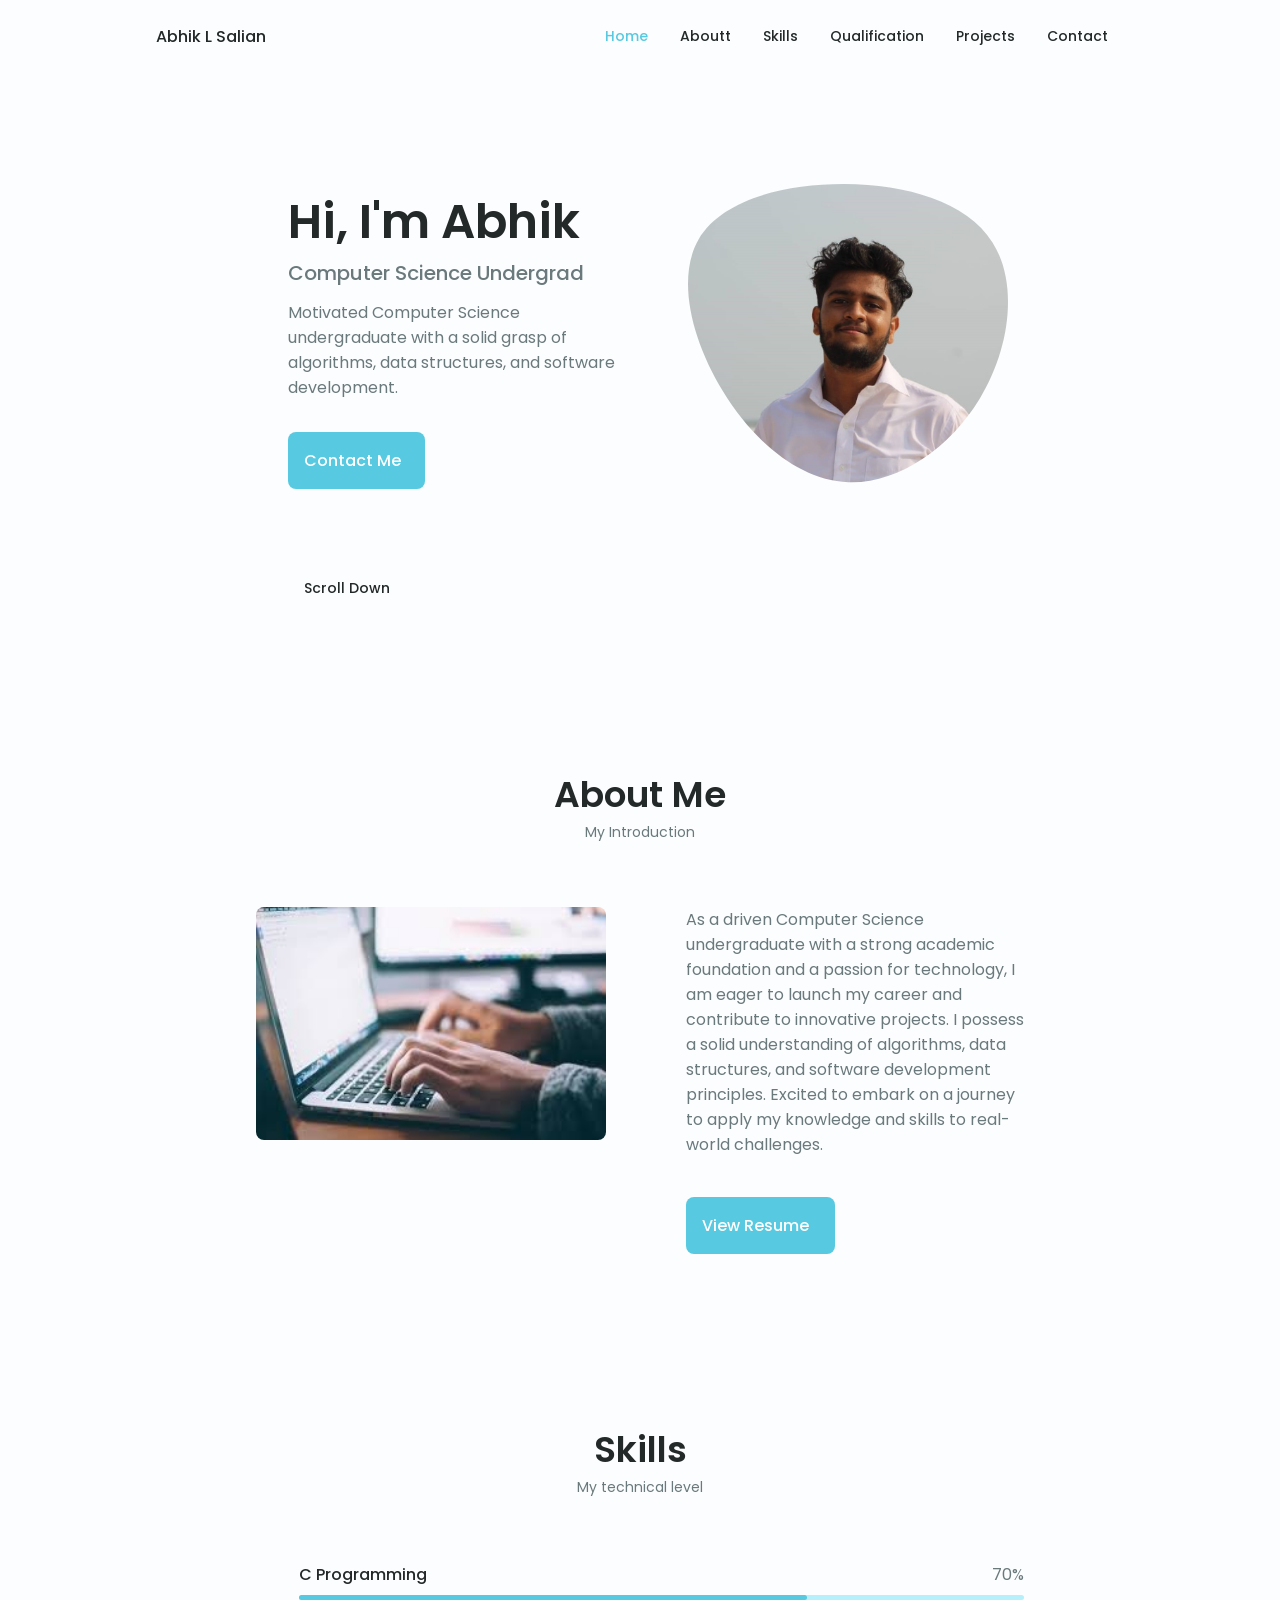
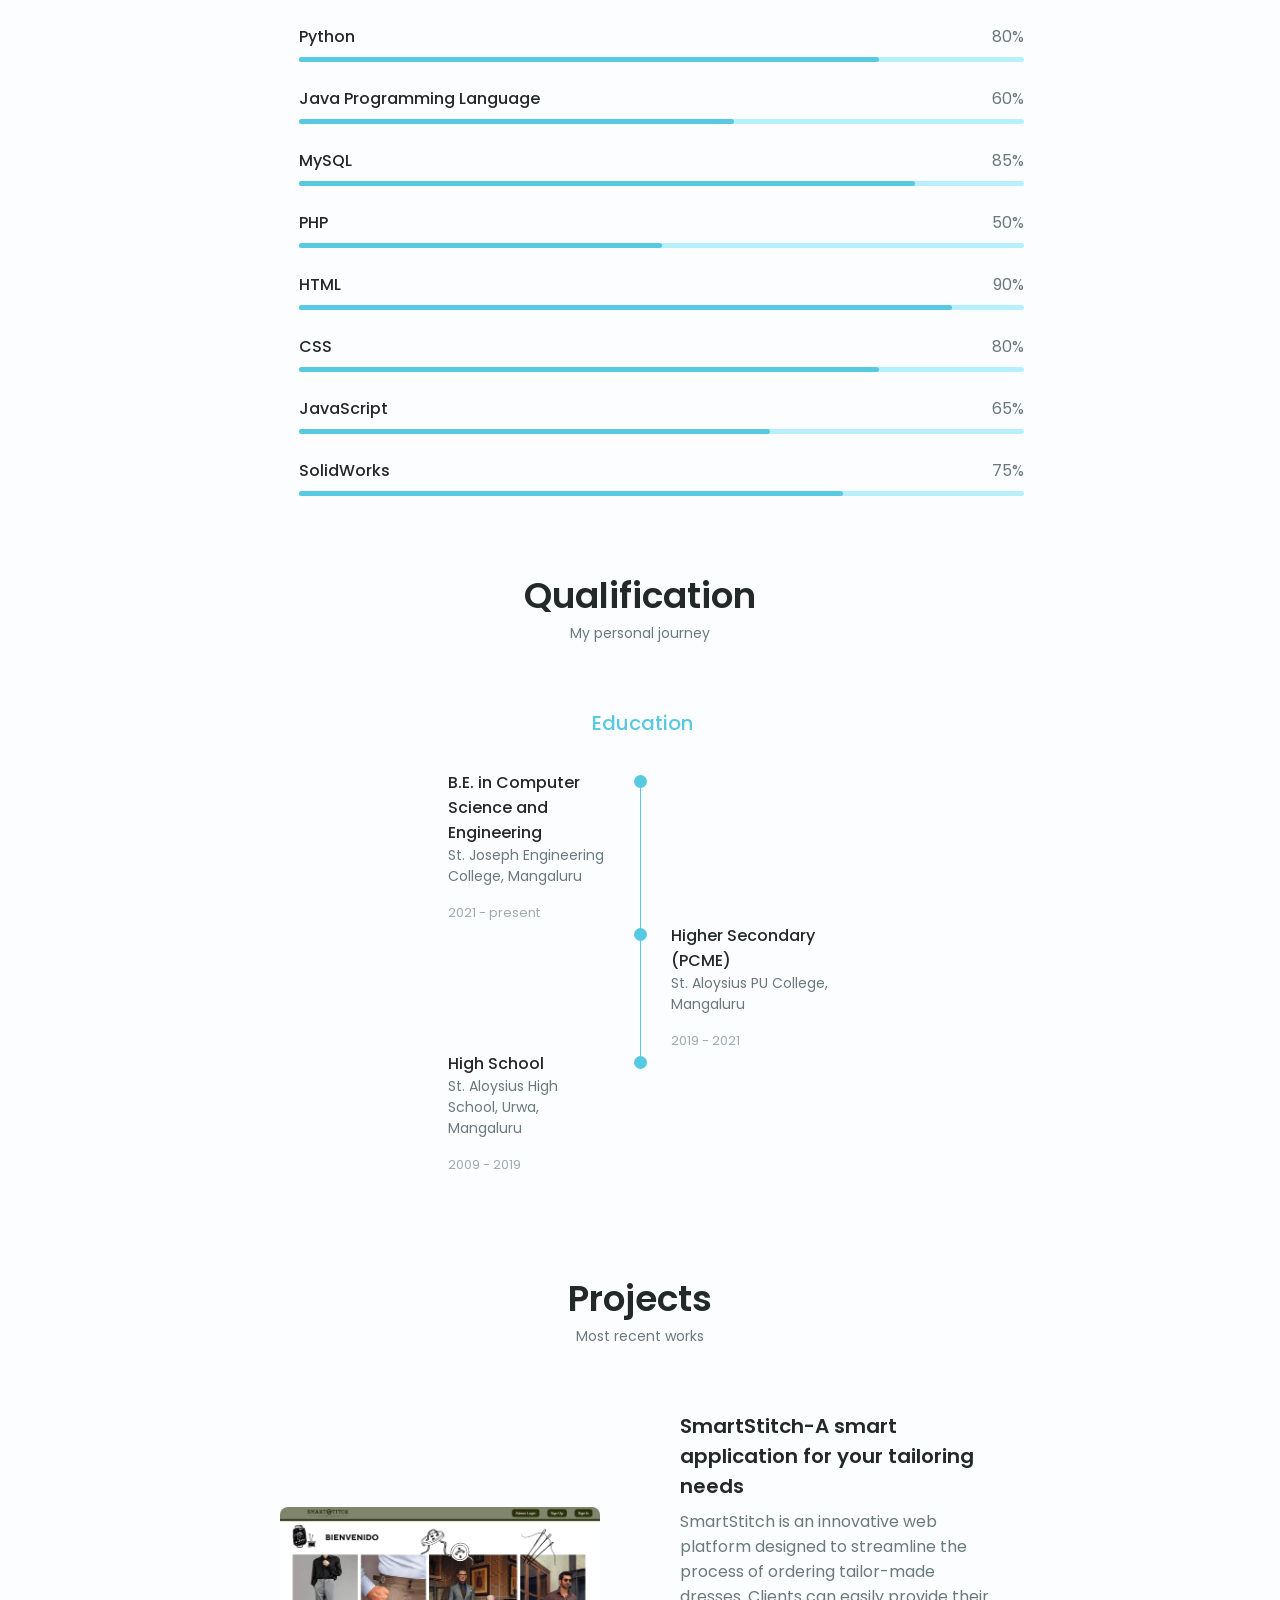
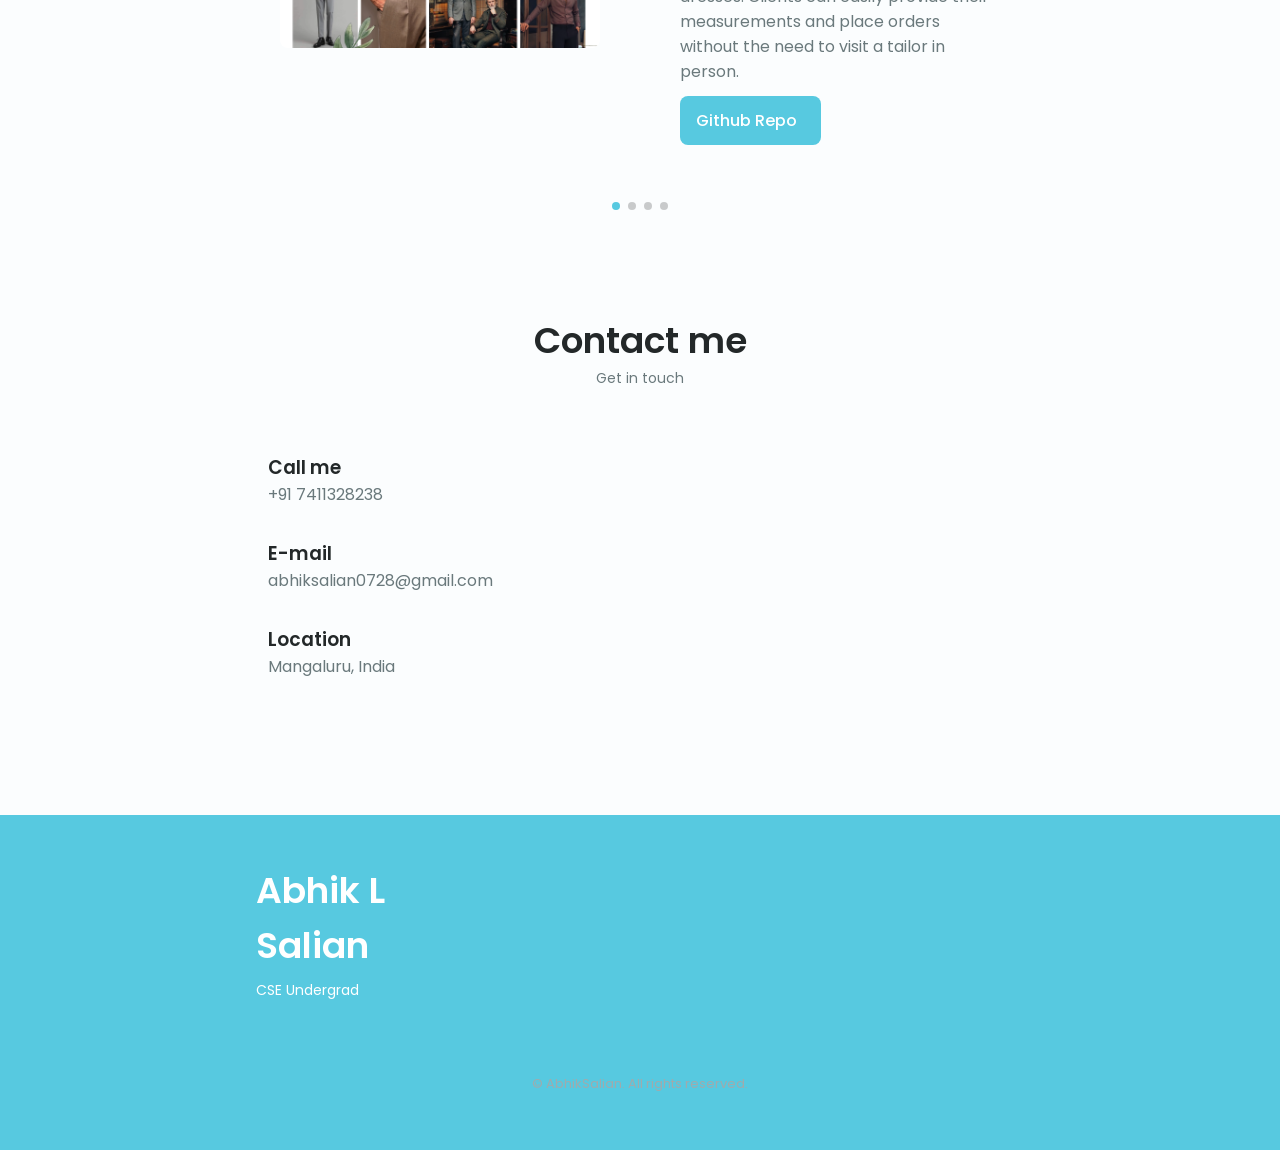
==== commit 4c3686ce: "aboutt" ====
--- a/index.html
+++ b/index.html
@@ -31,7 +31,7 @@
                     </li>
                     <li class="nav__item">
                         <a href="#about" class="nav__link">
-                            <i class="uil uil-user nav__icon"></i>About
+                            <i class="uil uil-user nav__icon"></i>Aboutt
                         </a>
                     </li>
                     <li class="nav__item">
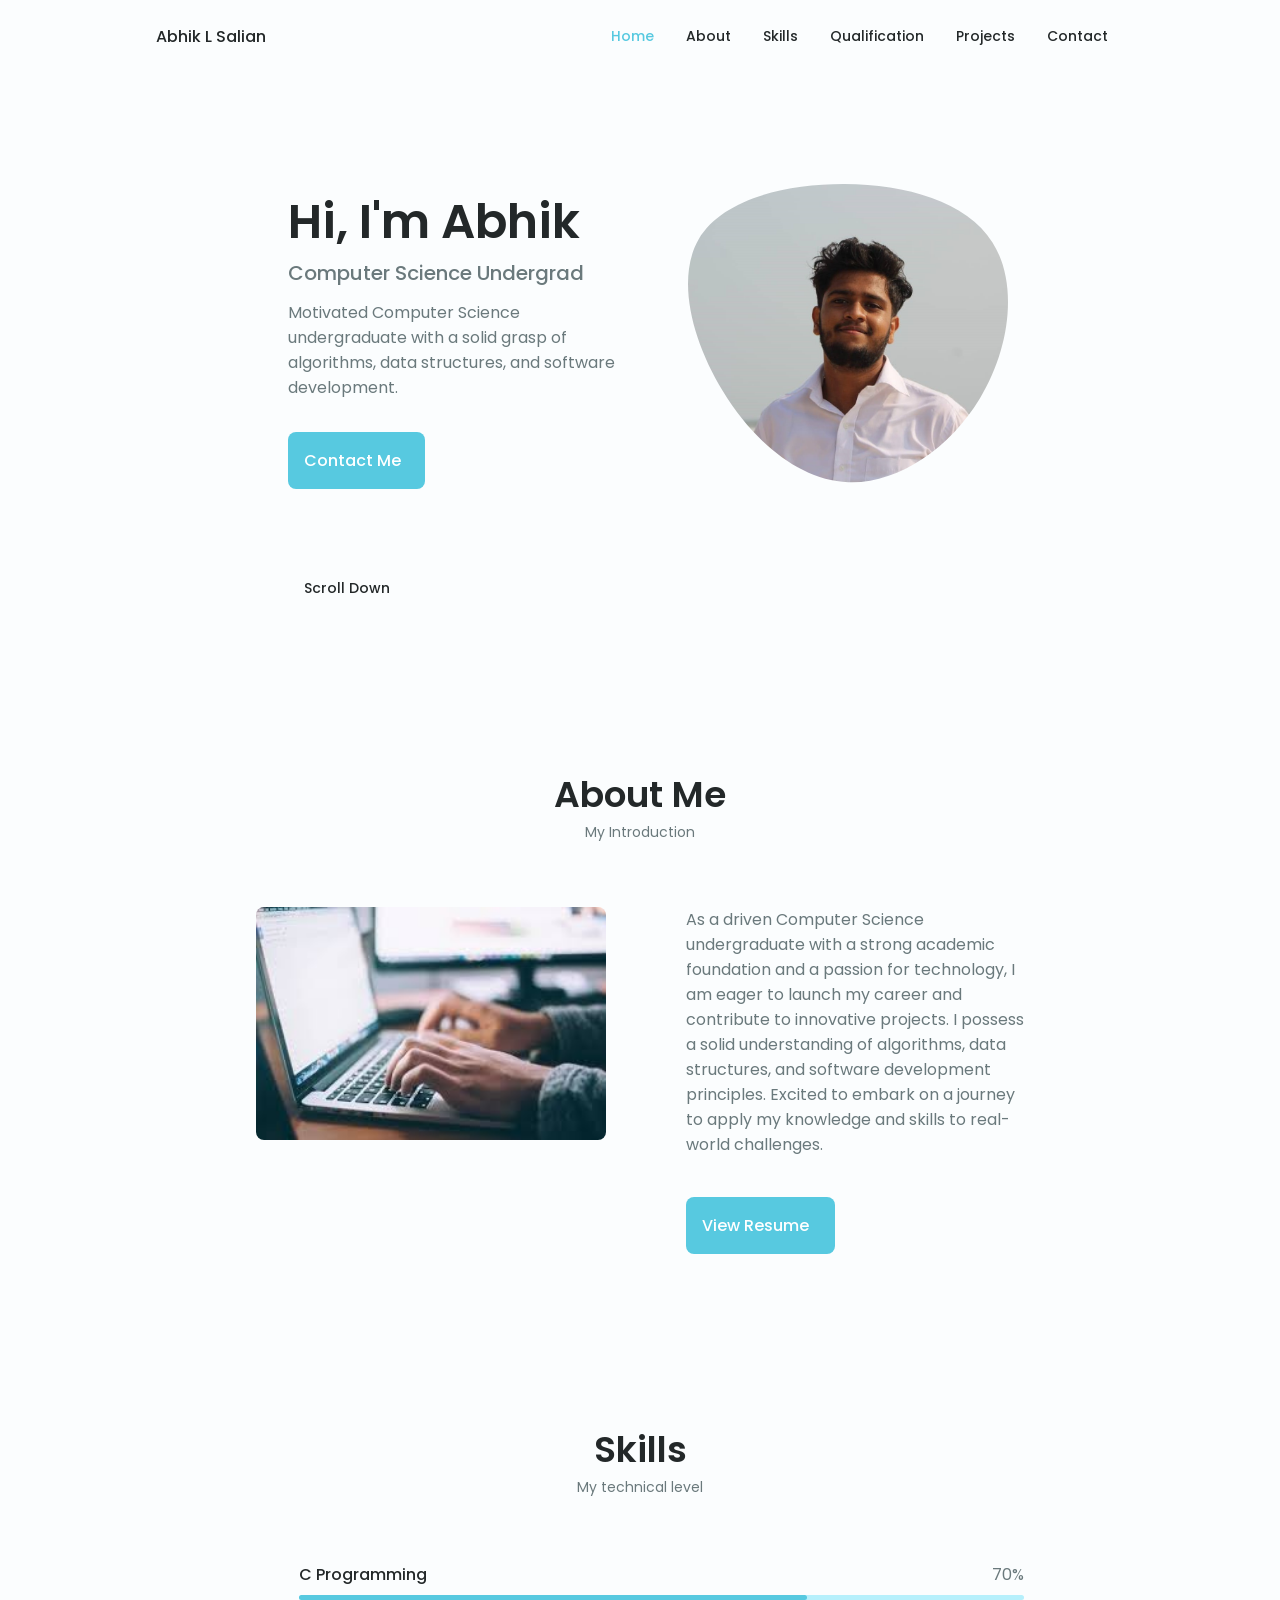
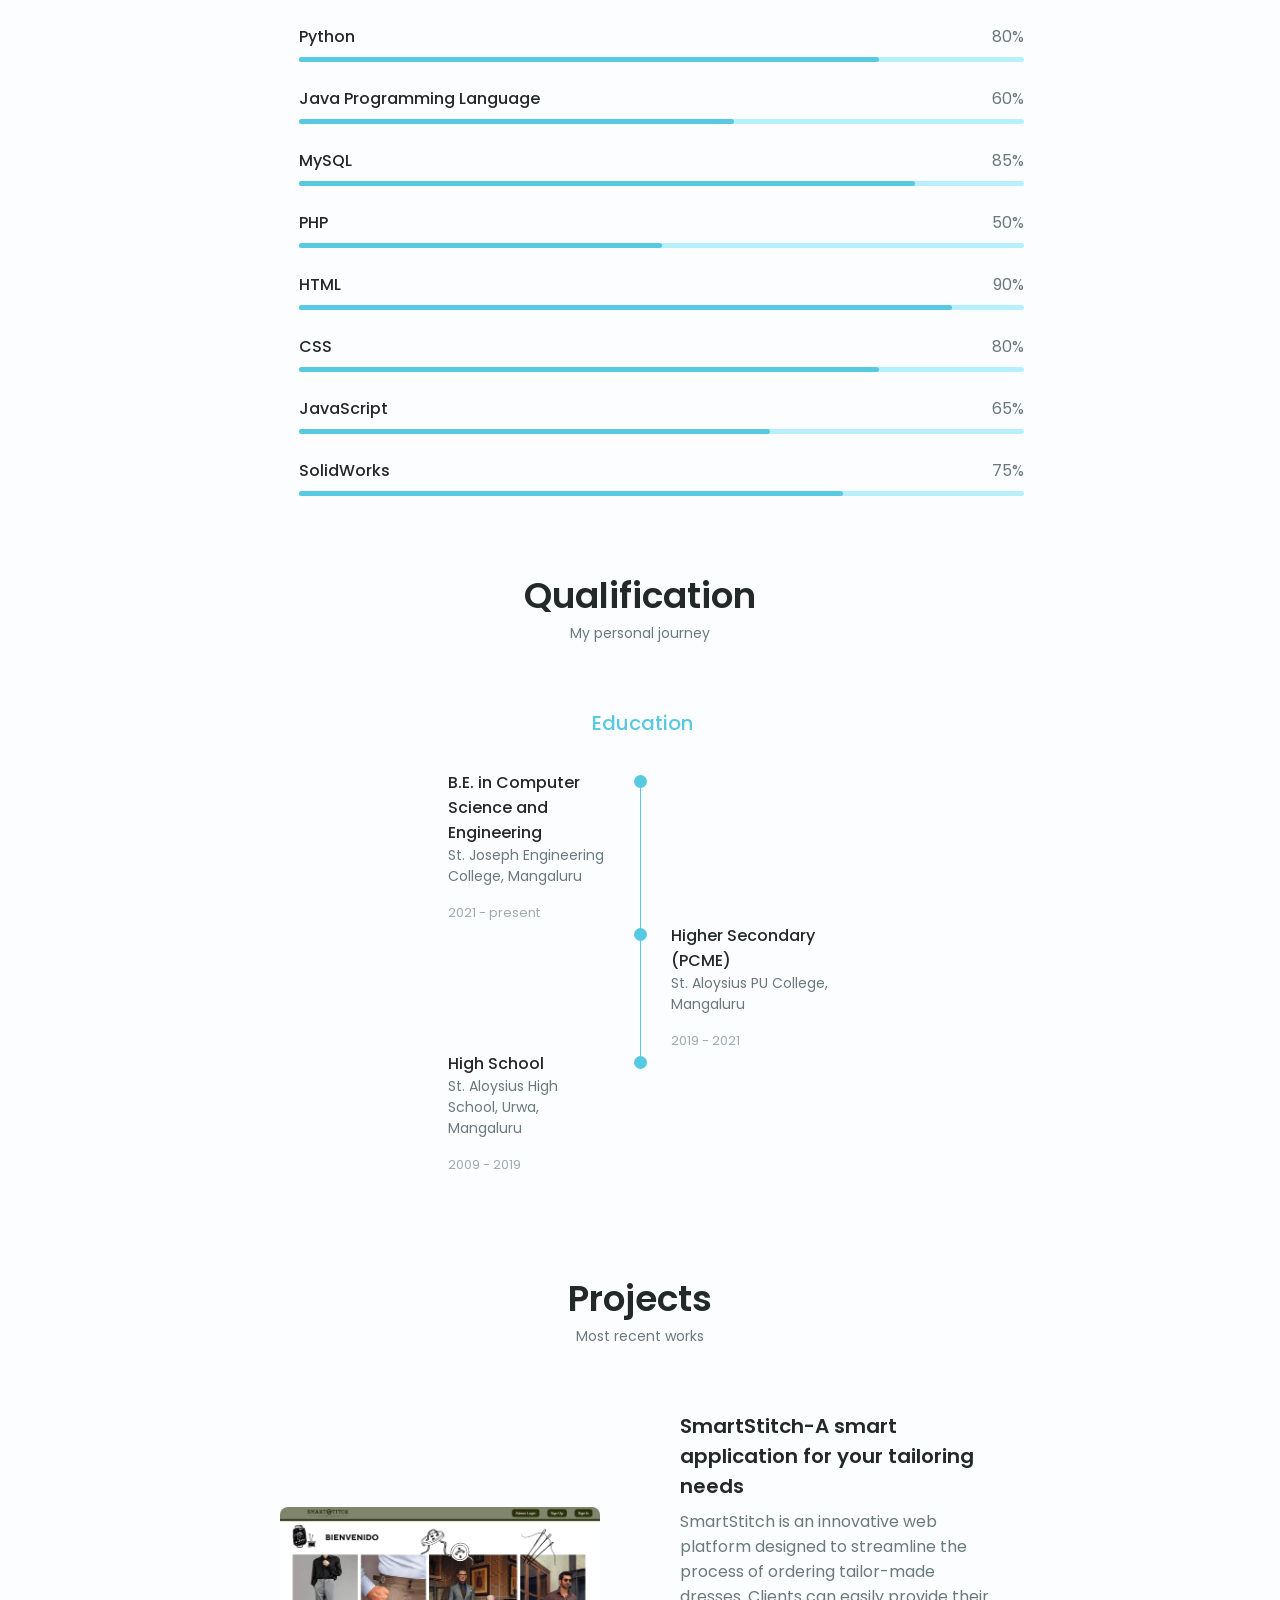
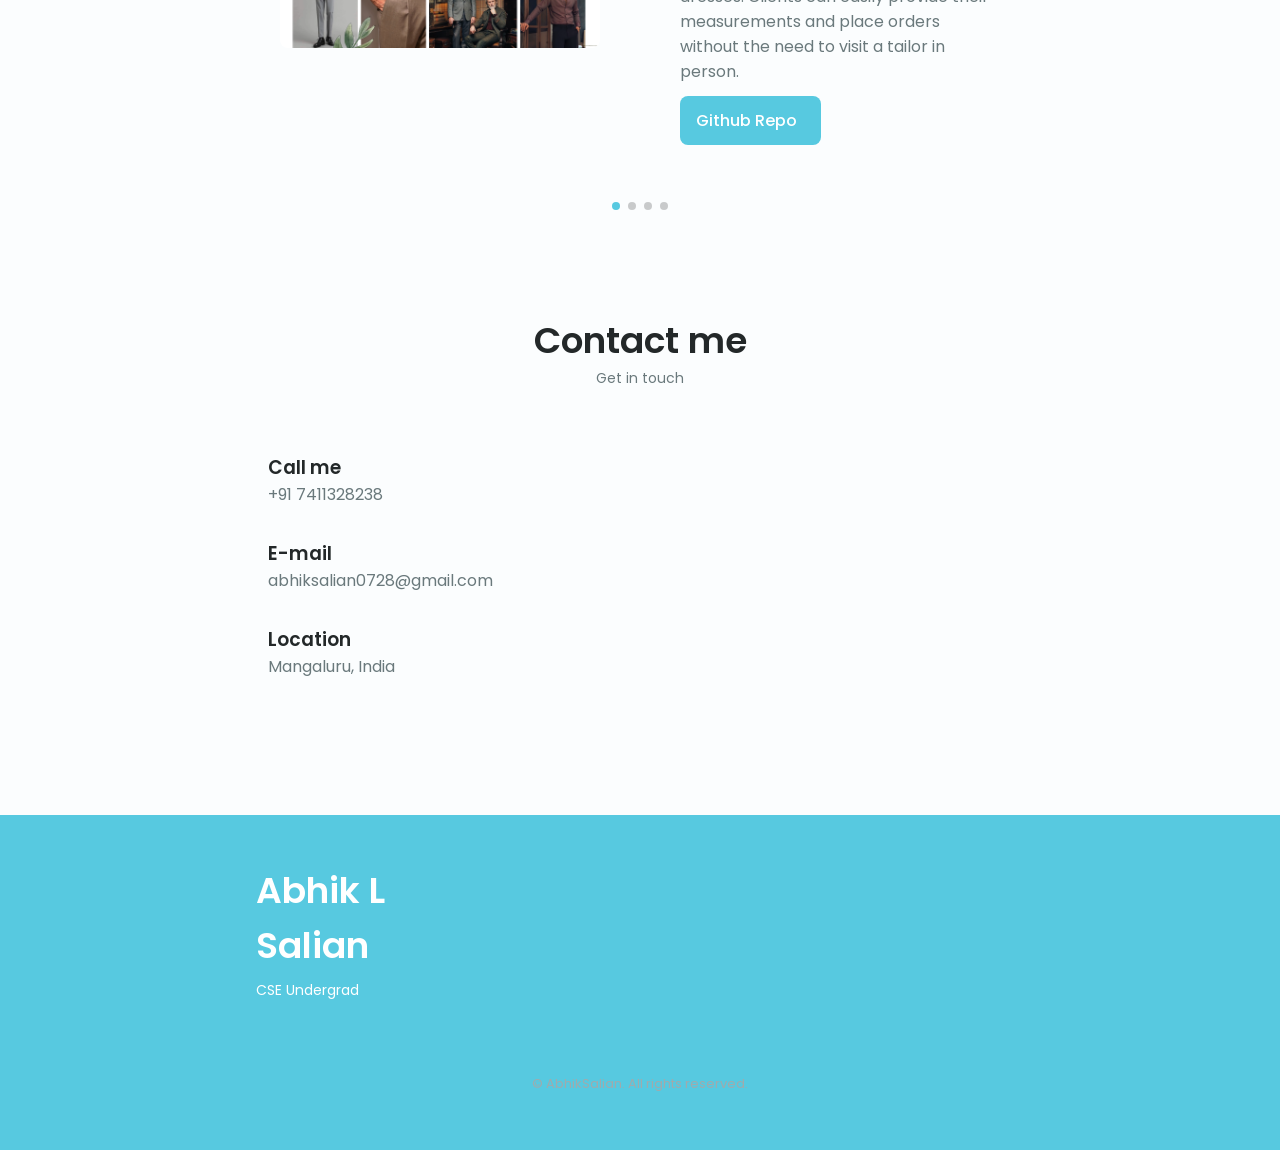
==== commit 19a7535d: "about" ====
--- a/index.html
+++ b/index.html
@@ -31,7 +31,7 @@
                     </li>
                     <li class="nav__item">
                         <a href="#about" class="nav__link">
-                            <i class="uil uil-user nav__icon"></i>Aboutt
+                            <i class="uil uil-user nav__icon"></i>About
                         </a>
                     </li>
                     <li class="nav__item">
